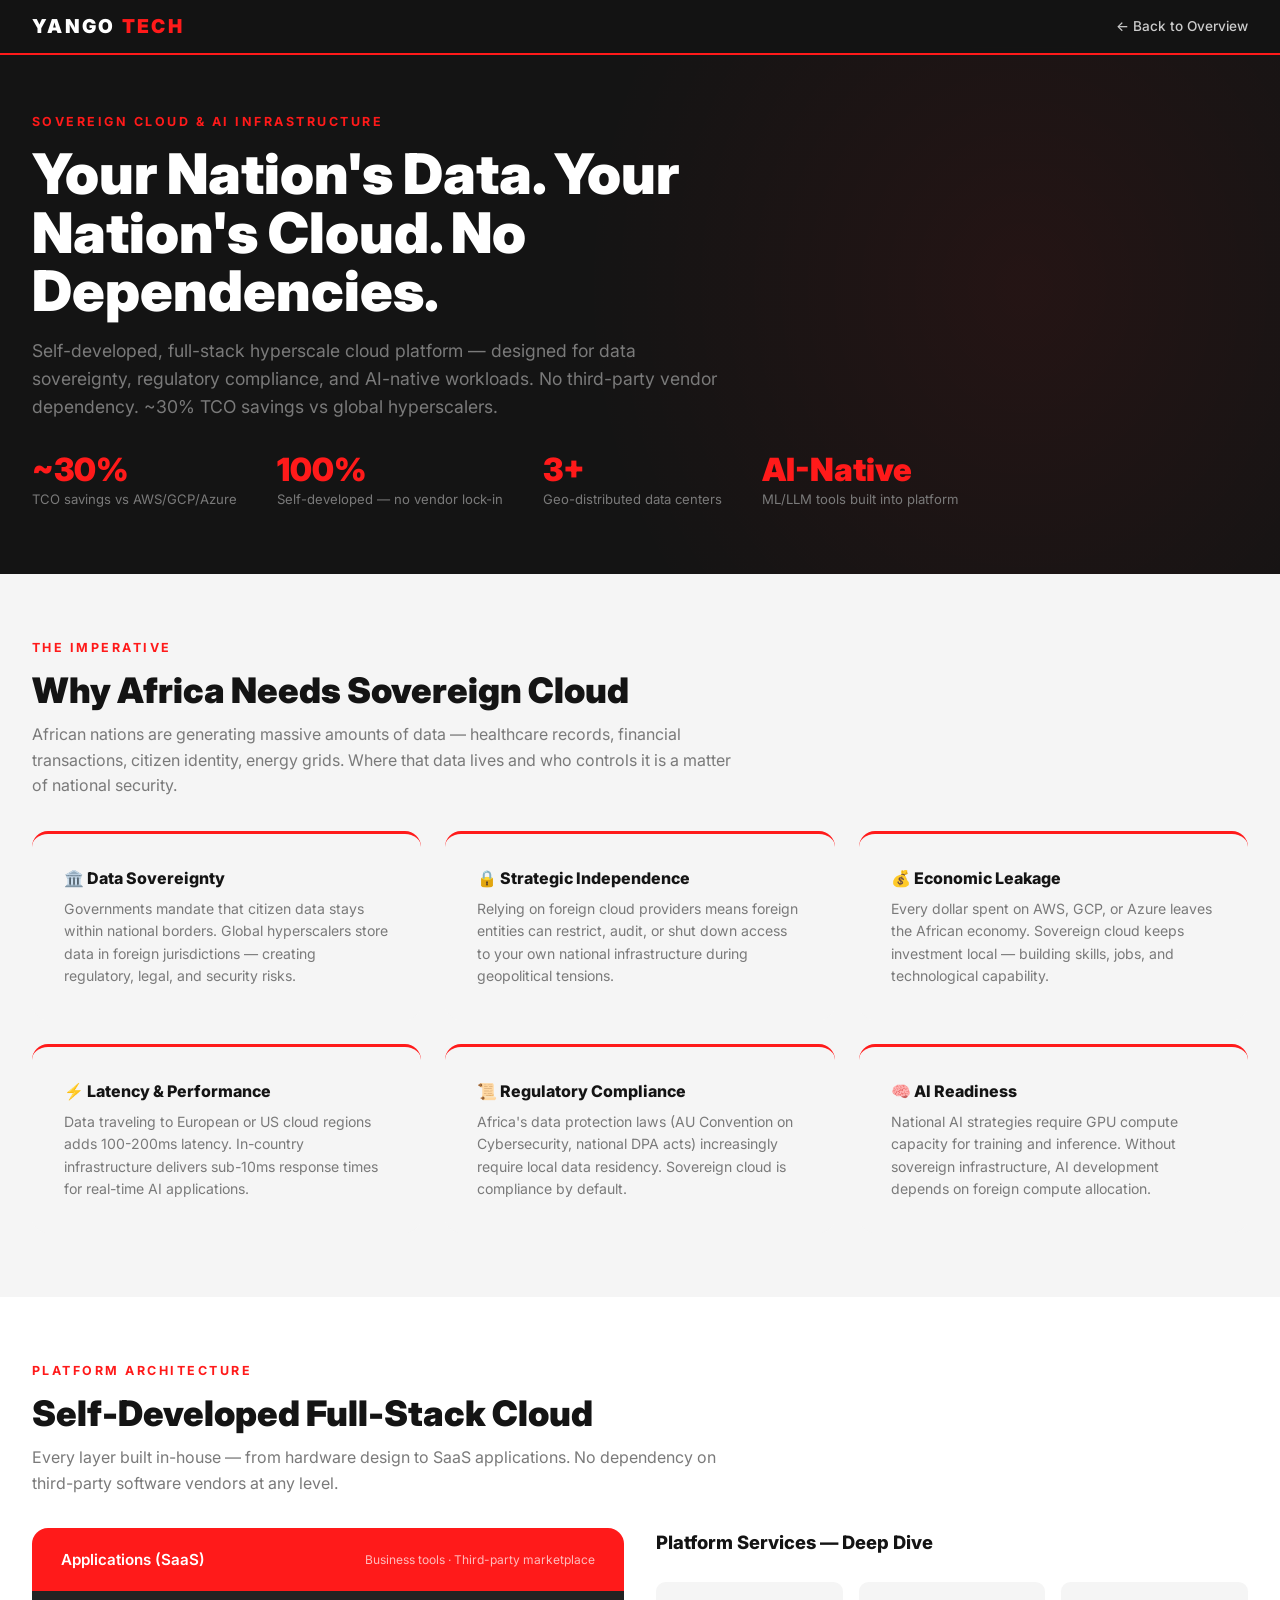
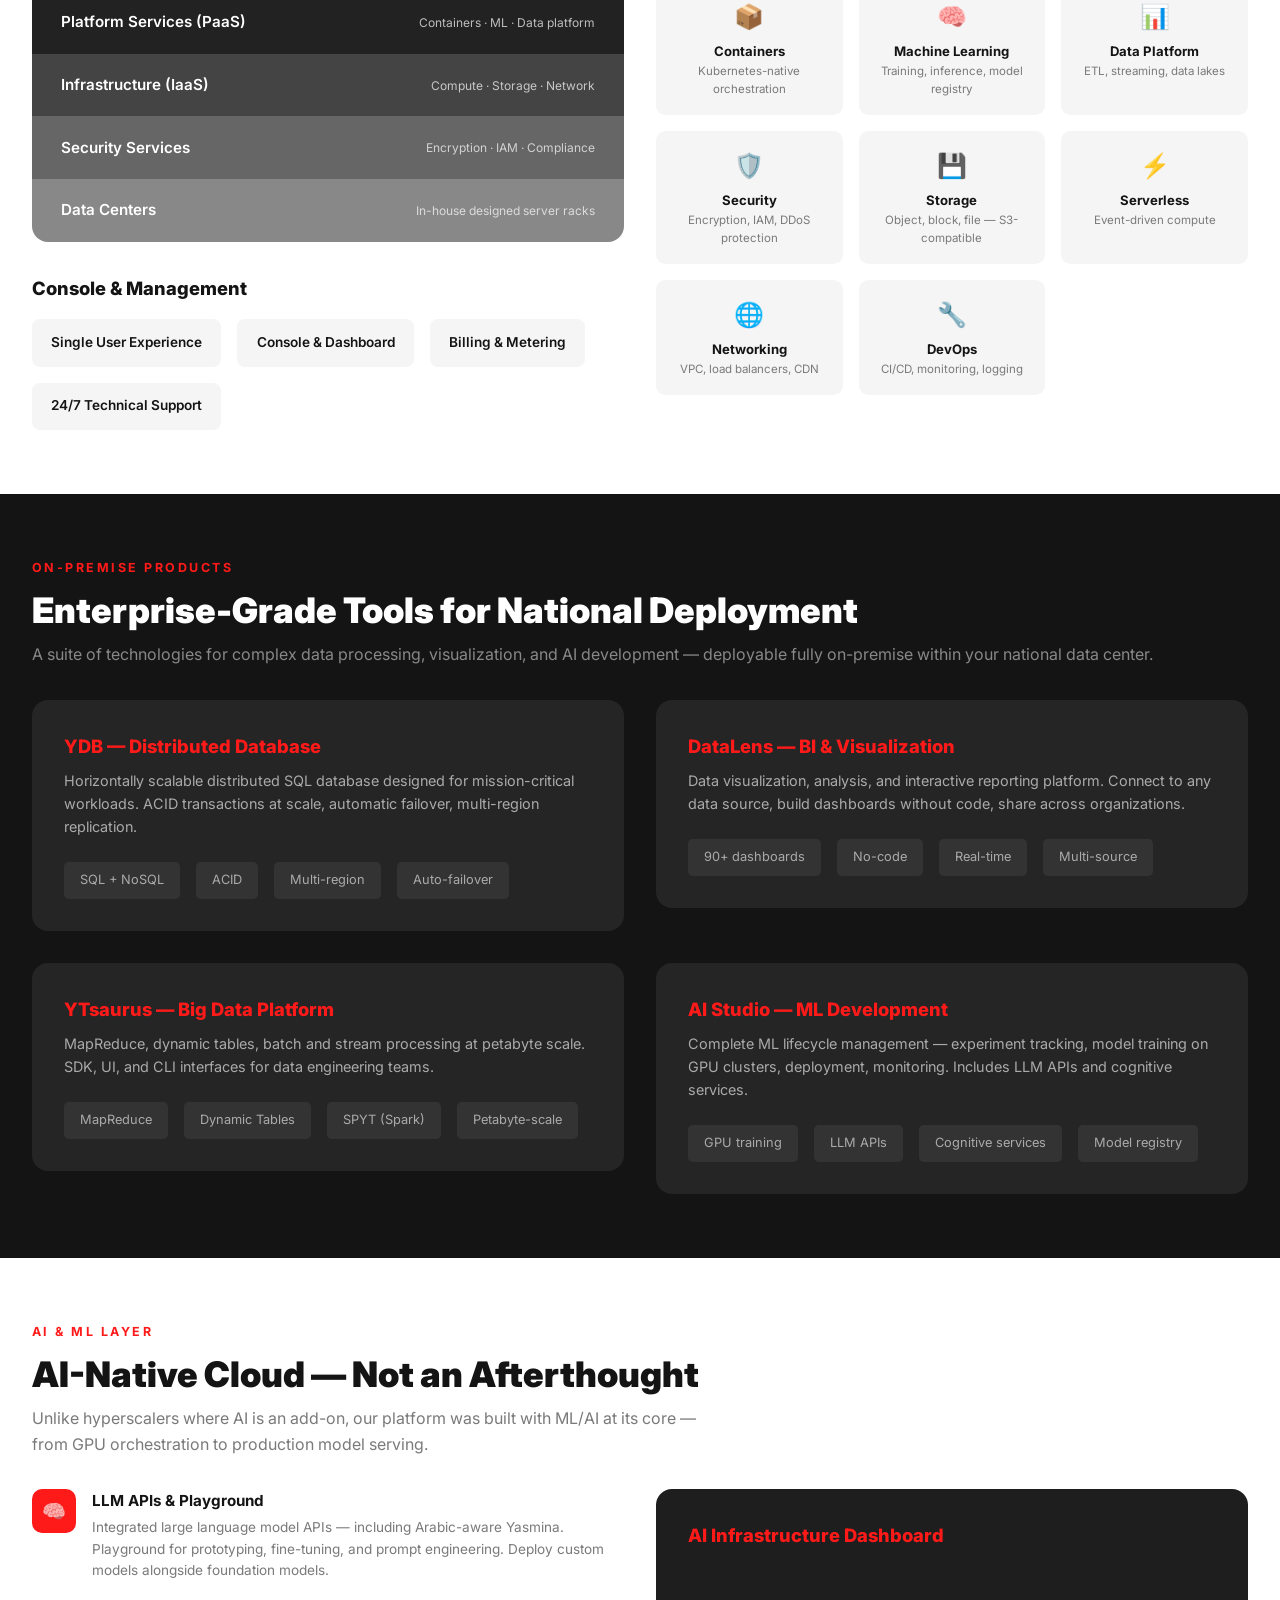
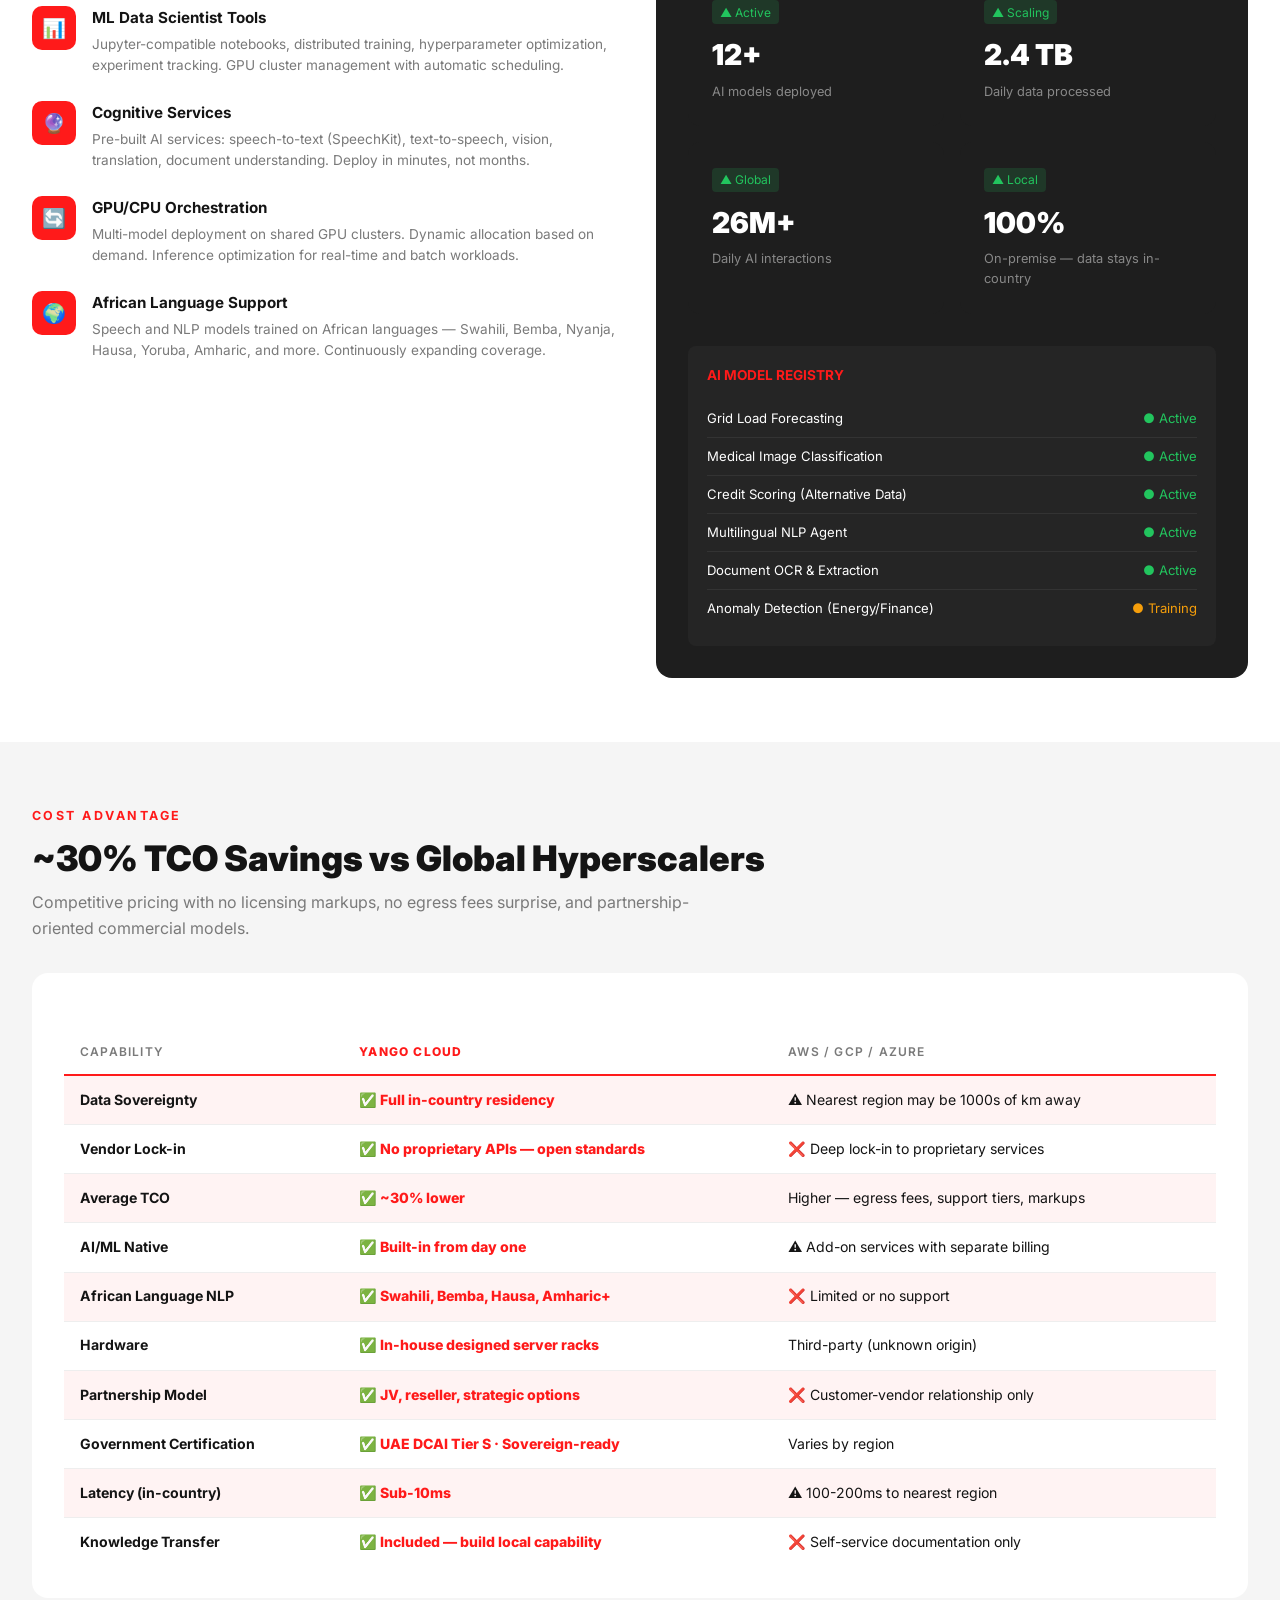
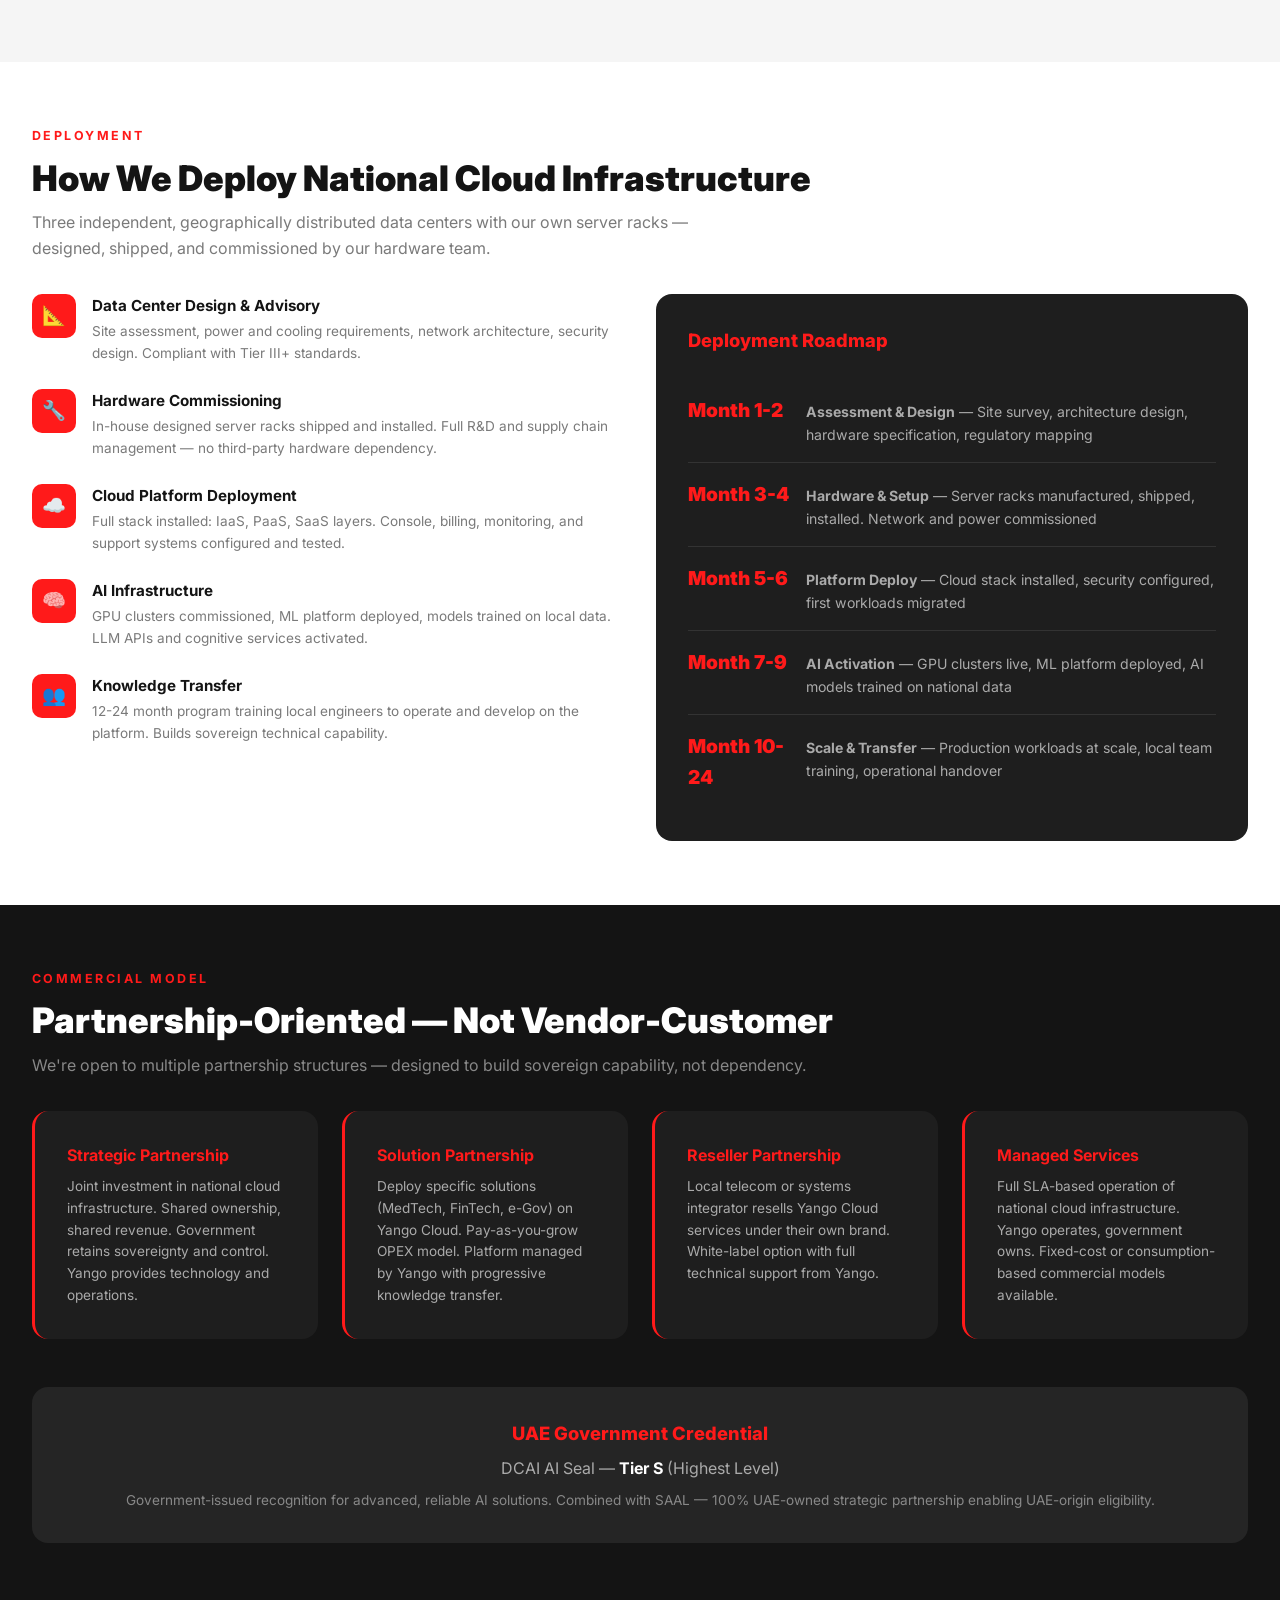
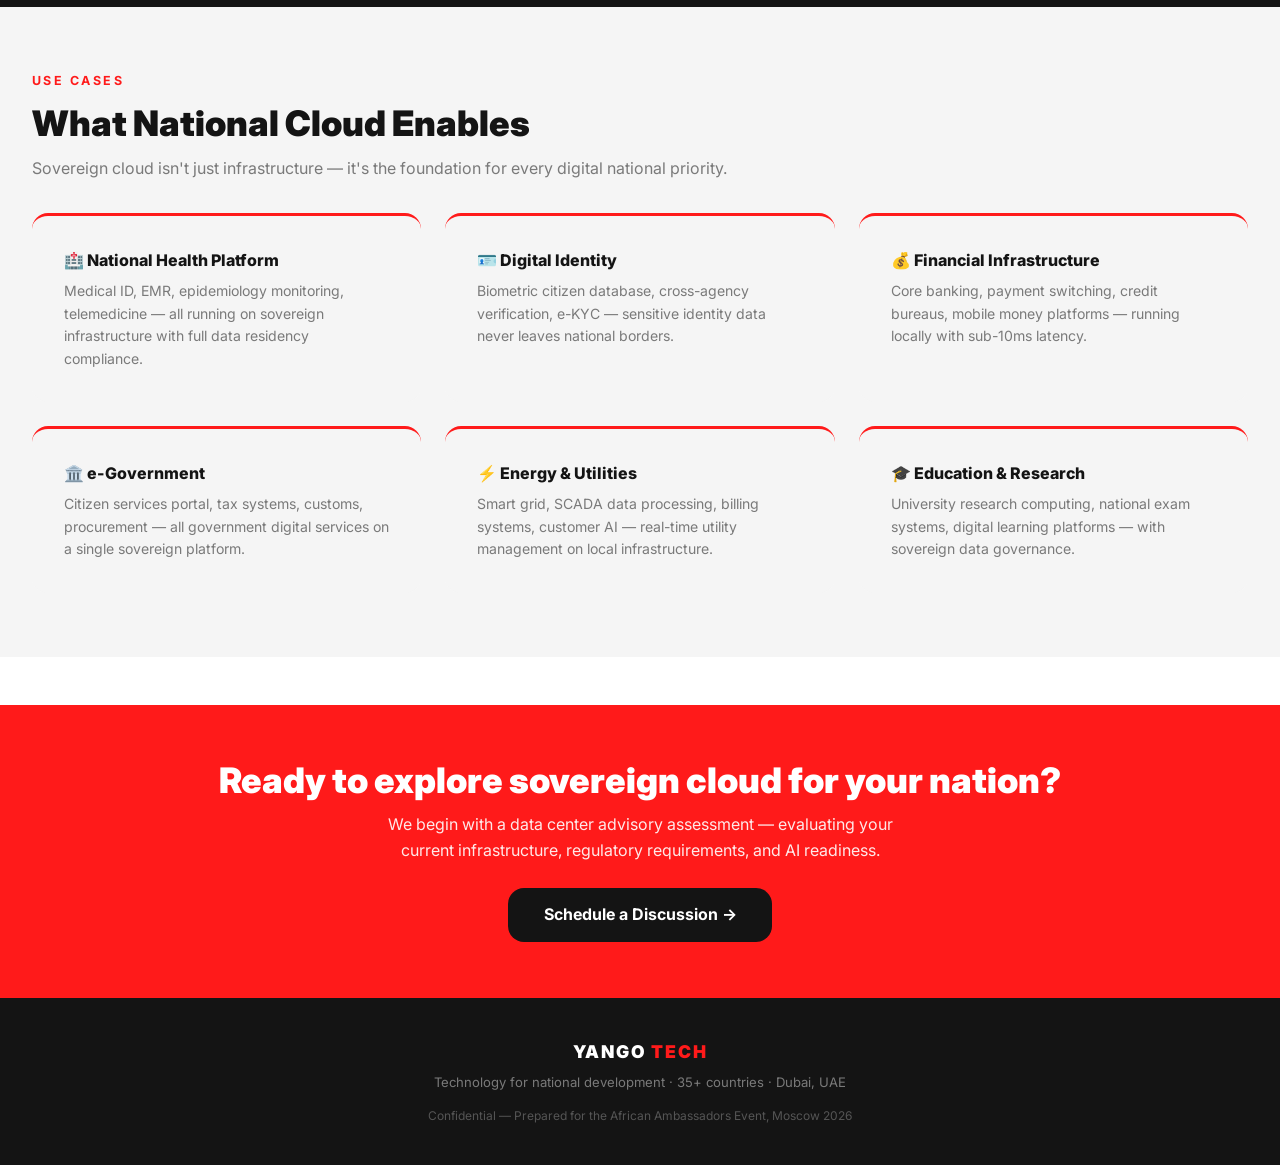
==== cloud.html @ 05d5d3a4 "Add files via upload" ====
<!DOCTYPE html>
<html lang="en">
<head>

<meta charset="UTF-8">
<meta name="viewport" content="width=device-width, initial-scale=1.0">
<style>
@import url('https://fonts.googleapis.com/css2?family=Inter:wght@400;500;600;700;800;900&display=swap');
:root{--red:#FF1A1A;--black:#141414;--white:#FFF;--gray:#7A7A7A;--gray-bg:#F5F5F5;--dark:#1E1E1E;--radius:1rem;--max-w:1280px}
*{margin:0;padding:0;box-sizing:border-box}
html{scroll-behavior:smooth}
body{font-family:'Inter',sans-serif;color:var(--black);background:var(--white);line-height:1.6;-webkit-font-smoothing:antialiased}
nav{position:fixed;top:0;left:0;right:0;z-index:100;background:rgba(20,20,20,.97);backdrop-filter:blur(12px);border-bottom:2px solid var(--red)}
.nav-inner{max-width:var(--max-w);margin:0 auto;display:flex;align-items:center;justify-content:space-between;padding:.7rem 2rem}
.logo{font-weight:900;font-size:1.2rem;color:var(--white);letter-spacing:.12em;text-decoration:none}
.logo span{color:var(--red)}
.nav-back{color:#ccc;text-decoration:none;font-size:.85rem;font-weight:500;display:flex;align-items:center;gap:.4rem}
.nav-back:hover{color:var(--white)}
section{padding:4rem 2rem}
.inner{max-width:var(--max-w);margin:0 auto}
.tag{color:var(--red);font-size:.78rem;font-weight:700;letter-spacing:.2em;text-transform:uppercase;margin-bottom:.8rem}
.hero-sub{background:var(--black);min-height:55vh;display:flex;align-items:center;padding:7rem 2rem 4rem;position:relative;overflow:hidden}
.hero-sub::before{content:'';position:absolute;top:-40%;right:-15%;width:70%;height:180%;background:radial-gradient(ellipse,rgba(255,26,26,.07)0%,transparent 70%);pointer-events:none}
.hero-sub .inner{position:relative;z-index:1;width:100%}
.hero-sub h1{font-size:clamp(2rem,5vw,3.5rem);font-weight:900;color:var(--white);line-height:1.05;max-width:850px;margin-bottom:1rem}
.hero-sub .subtitle{color:var(--gray);font-size:1.1rem;max-width:700px;margin-bottom:2rem}
.stats-row{display:flex;gap:2.5rem;flex-wrap:wrap}
.stat .n{font-size:2rem;font-weight:900;color:var(--red);line-height:1}
.stat .l{color:var(--gray);font-size:.82rem;margin-top:.2rem}
h2{font-size:clamp(1.5rem,3.5vw,2.2rem);font-weight:900;line-height:1.1;margin-bottom:.8rem}
h3{font-size:1.15rem;font-weight:800;margin-bottom:.5rem}
.grid2{display:grid;grid-template-columns:1fr 1fr;gap:2rem;align-items:start}
.grid3{display:grid;grid-template-columns:repeat(auto-fit,minmax(320px,1fr));gap:1.5rem}
.card{background:var(--gray-bg);border-radius:var(--radius);padding:2rem;border-top:3px solid var(--red);transition:transform .3s,box-shadow .3s}
.card:hover{transform:translateY(-3px);box-shadow:0 10px 30px rgba(0,0,0,.06)}
.card h4{font-weight:800;margin-bottom:.4rem}
.card p{color:var(--gray);font-size:.88rem}
.dark-card{background:var(--dark);border-radius:var(--radius);padding:2rem;color:var(--white)}
.dark-card h3{color:var(--red)}
.dark-card p{color:#aaa;font-size:.9rem}
.metric-row{display:flex;gap:.5rem;align-items:baseline;padding:1rem 0;border-bottom:1px solid #333}
.metric-row:last-child{border:none}
.metric-row .n{font-size:1.6rem;font-weight:900;color:var(--red);min-width:90px}
.metric-row .d{color:#aaa;font-size:.88rem}
.feat{display:flex;gap:1rem;align-items:flex-start;margin-bottom:1.5rem}
.feat-icon{width:44px;height:44px;min-width:44px;background:var(--red);border-radius:10px;display:flex;align-items:center;justify-content:center;color:white;font-size:1.2rem}
.feat h4{font-size:.95rem;font-weight:700;margin-bottom:.2rem}
.feat p{color:var(--gray);font-size:.85rem}
.cta-bar{background:var(--red);color:white;text-align:center;padding:3.5rem 2rem;margin-top:3rem}
.cta-bar h2{color:white;margin-bottom:.8rem}
.cta-bar p{max-width:550px;margin:0 auto 1.5rem;opacity:.9;font-size:1rem}
.cta-btn{display:inline-block;background:var(--black);color:var(--white);padding:.9rem 2.2rem;border-radius:var(--radius);text-decoration:none;font-weight:700;transition:transform .2s}
.cta-btn:hover{transform:translateY(-2px);box-shadow:0 6px 20px rgba(0,0,0,.3)}
footer{background:var(--black);color:var(--gray);padding:2.5rem 2rem;text-align:center;font-size:.82rem}
.dash-grid{display:grid;grid-template-columns:repeat(auto-fit,minmax(220px,1fr));gap:1rem;margin-bottom:2rem}
.dash-card{background:var(--dark);border-radius:.8rem;padding:1.5rem;color:white}
.dash-card .change{font-size:.75rem;padding:.15rem .5rem;border-radius:4px;display:inline-block;margin-bottom:.5rem}
.dash-card .change.up{background:rgba(34,197,94,.15);color:#22c55e}
.dash-card .change.down{background:rgba(239,68,68,.15);color:#ef4444}
.dash-card .val{font-size:1.8rem;font-weight:900;margin-bottom:.2rem}
.dash-card .lbl{color:#888;font-size:.8rem}
.arch-layer{padding:1.2rem 1.8rem;font-weight:600;color:white;font-size:.95rem;display:flex;justify-content:space-between;align-items:center}
.arch-layer:first-child{border-radius:var(--radius) var(--radius) 0 0}
.arch-layer:last-child{border-radius:0 0 var(--radius) var(--radius)}
.arch-layer .detail{font-size:.75rem;font-weight:400;opacity:.7}
.compare-table{width:100%;border-collapse:collapse;margin-top:1.5rem}
.compare-table th,.compare-table td{padding:.8rem 1rem;text-align:left;font-size:.88rem}
.compare-table th{color:var(--gray);font-weight:600;border-bottom:2px solid var(--red);font-size:.75rem;text-transform:uppercase;letter-spacing:.1em}
.compare-table td{border-bottom:1px solid #eee;color:var(--black)}
.compare-table tr:last-child td{border:none}
.compare-table .highlight{background:rgba(255,26,26,.05)}
.compare-table .yango{font-weight:800;color:var(--red)}
.partner-grid{display:grid;grid-template-columns:repeat(auto-fit,minmax(280px,1fr));gap:1.5rem;margin-top:2rem}
.partner-card{background:var(--dark);border-radius:var(--radius);padding:2rem;border-left:3px solid var(--red)}
.partner-card h4{color:var(--red);font-size:1rem;margin-bottom:.5rem}
.partner-card p{color:#aaa;font-size:.85rem}
.services-grid{display:grid;grid-template-columns:repeat(auto-fill,minmax(180px,1fr));gap:1rem;margin-top:1.5rem}
.service-chip{background:var(--gray-bg);border-radius:.6rem;padding:1rem;text-align:center}
.service-chip .icon{font-size:1.5rem;margin-bottom:.3rem}
.service-chip h5{font-size:.82rem;font-weight:700}
.service-chip p{font-size:.72rem;color:var(--gray)}
@media(max-width:900px){.grid2{grid-template-columns:1fr}.stats-row{gap:1.5rem}.compare-table{font-size:.8rem}.compare-table th,.compare-table td{padding:.5rem}}
@media(max-width:600px){.dash-grid{grid-template-columns:1fr}.services-grid{grid-template-columns:1fr 1fr}}
</style>
<title>Sovereign AI & Cloud Infrastructure — Yango Tech</title>
</head>
<body>

<nav>
  <div class="nav-inner">
    <a href="index.html" class="logo">YANGO <span>TECH</span></a>
    <a href="index.html" class="nav-back">← Back to Overview</a>
  </div>
</nav>

<!-- HERO -->
<section class="hero-sub">
  <div class="inner">
    <div class="tag">Sovereign Cloud & AI Infrastructure</div>
    <h1>Your Nation's Data. Your Nation's Cloud. No Dependencies.</h1>
    <p class="subtitle">Self-developed, full-stack hyperscale cloud platform — designed for data sovereignty, regulatory compliance, and AI-native workloads. No third-party vendor dependency. ~30% TCO savings vs global hyperscalers.</p>
    <div class="stats-row">
      <div class="stat"><div class="n">~30%</div><div class="l">TCO savings vs AWS/GCP/Azure</div></div>
      <div class="stat"><div class="n">100%</div><div class="l">Self-developed — no vendor lock-in</div></div>
      <div class="stat"><div class="n">3+</div><div class="l">Geo-distributed data centers</div></div>
      <div class="stat"><div class="n">AI-Native</div><div class="l">ML/LLM tools built into platform</div></div>
    </div>
  </div>
</section>

<!-- WHY SOVEREIGN -->
<section style="background:var(--gray-bg)">
  <div class="inner">
    <div class="tag">The Imperative</div>
    <h2>Why Africa Needs Sovereign Cloud</h2>
    <p style="color:var(--gray);max-width:700px;margin-bottom:2rem">African nations are generating massive amounts of data — healthcare records, financial transactions, citizen identity, energy grids. Where that data lives and who controls it is a matter of national security.</p>
    <div class="grid3">
      <div class="card">
        <h4>🏛️ Data Sovereignty</h4>
        <p>Governments mandate that citizen data stays within national borders. Global hyperscalers store data in foreign jurisdictions — creating regulatory, legal, and security risks.</p>
      </div>
      <div class="card">
        <h4>🔒 Strategic Independence</h4>
        <p>Relying on foreign cloud providers means foreign entities can restrict, audit, or shut down access to your own national infrastructure during geopolitical tensions.</p>
      </div>
      <div class="card">
        <h4>💰 Economic Leakage</h4>
        <p>Every dollar spent on AWS, GCP, or Azure leaves the African economy. Sovereign cloud keeps investment local — building skills, jobs, and technological capability.</p>
      </div>
      <div class="card">
        <h4>⚡ Latency & Performance</h4>
        <p>Data traveling to European or US cloud regions adds 100-200ms latency. In-country infrastructure delivers sub-10ms response times for real-time AI applications.</p>
      </div>
      <div class="card">
        <h4>📜 Regulatory Compliance</h4>
        <p>Africa's data protection laws (AU Convention on Cybersecurity, national DPA acts) increasingly require local data residency. Sovereign cloud is compliance by default.</p>
      </div>
      <div class="card">
        <h4>🧠 AI Readiness</h4>
        <p>National AI strategies require GPU compute capacity for training and inference. Without sovereign infrastructure, AI development depends on foreign compute allocation.</p>
      </div>
    </div>
  </div>
</section>

<!-- PLATFORM ARCHITECTURE -->
<section>
  <div class="inner">
    <div class="tag">Platform Architecture</div>
    <h2>Self-Developed Full-Stack Cloud</h2>
    <p style="color:var(--gray);max-width:700px;margin-bottom:2rem">Every layer built in-house — from hardware design to SaaS applications. No dependency on third-party software vendors at any level.</p>

    <div class="grid2">
      <div>
        <div style="display:flex;flex-direction:column;gap:0">
          <div class="arch-layer" style="background:var(--red)">
            <span>Applications (SaaS)</span>
            <span class="detail">Business tools · Third-party marketplace</span>
          </div>
          <div class="arch-layer" style="background:#222">
            <span>Platform Services (PaaS)</span>
            <span class="detail">Containers · ML · Data platform</span>
          </div>
          <div class="arch-layer" style="background:#444">
            <span>Infrastructure (IaaS)</span>
            <span class="detail">Compute · Storage · Network</span>
          </div>
          <div class="arch-layer" style="background:#666">
            <span>Security Services</span>
            <span class="detail">Encryption · IAM · Compliance</span>
          </div>
          <div class="arch-layer" style="background:#888">
            <span>Data Centers</span>
            <span class="detail">In-house designed server racks</span>
          </div>
        </div>

        <div style="margin-top:2rem">
          <h3>Console & Management</h3>
          <div style="display:flex;gap:1rem;flex-wrap:wrap;margin-top:1rem">
            <div style="background:var(--gray-bg);padding:.8rem 1.2rem;border-radius:.5rem;font-size:.85rem;font-weight:600">Single User Experience</div>
            <div style="background:var(--gray-bg);padding:.8rem 1.2rem;border-radius:.5rem;font-size:.85rem;font-weight:600">Console & Dashboard</div>
            <div style="background:var(--gray-bg);padding:.8rem 1.2rem;border-radius:.5rem;font-size:.85rem;font-weight:600">Billing & Metering</div>
            <div style="background:var(--gray-bg);padding:.8rem 1.2rem;border-radius:.5rem;font-size:.85rem;font-weight:600">24/7 Technical Support</div>
          </div>
        </div>
      </div>

      <div>
        <h3>Platform Services — Deep Dive</h3>
        <div class="services-grid">
          <div class="service-chip"><div class="icon">📦</div><h5>Containers</h5><p>Kubernetes-native orchestration</p></div>
          <div class="service-chip"><div class="icon">🧠</div><h5>Machine Learning</h5><p>Training, inference, model registry</p></div>
          <div class="service-chip"><div class="icon">📊</div><h5>Data Platform</h5><p>ETL, streaming, data lakes</p></div>
          <div class="service-chip"><div class="icon">🛡️</div><h5>Security</h5><p>Encryption, IAM, DDoS protection</p></div>
          <div class="service-chip"><div class="icon">💾</div><h5>Storage</h5><p>Object, block, file — S3-compatible</p></div>
          <div class="service-chip"><div class="icon">⚡</div><h5>Serverless</h5><p>Event-driven compute</p></div>
          <div class="service-chip"><div class="icon">🌐</div><h5>Networking</h5><p>VPC, load balancers, CDN</p></div>
          <div class="service-chip"><div class="icon">🔧</div><h5>DevOps</h5><p>CI/CD, monitoring, logging</p></div>
        </div>
      </div>
    </div>
  </div>
</section>

<!-- ON-PREMISE PRODUCTS -->
<section style="background:var(--black);color:white">
  <div class="inner">
    <div class="tag">On-Premise Products</div>
    <h2 style="color:white">Enterprise-Grade Tools for National Deployment</h2>
    <p style="color:#888;margin-bottom:2rem">A suite of technologies for complex data processing, visualization, and AI development — deployable fully on-premise within your national data center.</p>

    <div class="grid2" style="gap:2rem">
      <div class="dark-card" style="background:#252525">
        <h3>YDB — Distributed Database</h3>
        <p style="margin-top:.5rem">Horizontally scalable distributed SQL database designed for mission-critical workloads. ACID transactions at scale, automatic failover, multi-region replication.</p>
        <div style="margin-top:1.5rem;display:flex;gap:1rem;flex-wrap:wrap">
          <div style="background:#333;padding:.5rem 1rem;border-radius:.3rem;font-size:.8rem;color:#aaa">SQL + NoSQL</div>
          <div style="background:#333;padding:.5rem 1rem;border-radius:.3rem;font-size:.8rem;color:#aaa">ACID</div>
          <div style="background:#333;padding:.5rem 1rem;border-radius:.3rem;font-size:.8rem;color:#aaa">Multi-region</div>
          <div style="background:#333;padding:.5rem 1rem;border-radius:.3rem;font-size:.8rem;color:#aaa">Auto-failover</div>
        </div>
      </div>
      <div class="dark-card" style="background:#252525">
        <h3>DataLens — BI & Visualization</h3>
        <p style="margin-top:.5rem">Data visualization, analysis, and interactive reporting platform. Connect to any data source, build dashboards without code, share across organizations.</p>
        <div style="margin-top:1.5rem;display:flex;gap:1rem;flex-wrap:wrap">
          <div style="background:#333;padding:.5rem 1rem;border-radius:.3rem;font-size:.8rem;color:#aaa">90+ dashboards</div>
          <div style="background:#333;padding:.5rem 1rem;border-radius:.3rem;font-size:.8rem;color:#aaa">No-code</div>
          <div style="background:#333;padding:.5rem 1rem;border-radius:.3rem;font-size:.8rem;color:#aaa">Real-time</div>
          <div style="background:#333;padding:.5rem 1rem;border-radius:.3rem;font-size:.8rem;color:#aaa">Multi-source</div>
        </div>
      </div>
      <div class="dark-card" style="background:#252525">
        <h3>YTsaurus — Big Data Platform</h3>
        <p style="margin-top:.5rem">MapReduce, dynamic tables, batch and stream processing at petabyte scale. SDK, UI, and CLI interfaces for data engineering teams.</p>
        <div style="margin-top:1.5rem;display:flex;gap:1rem;flex-wrap:wrap">
          <div style="background:#333;padding:.5rem 1rem;border-radius:.3rem;font-size:.8rem;color:#aaa">MapReduce</div>
          <div style="background:#333;padding:.5rem 1rem;border-radius:.3rem;font-size:.8rem;color:#aaa">Dynamic Tables</div>
          <div style="background:#333;padding:.5rem 1rem;border-radius:.3rem;font-size:.8rem;color:#aaa">SPYT (Spark)</div>
          <div style="background:#333;padding:.5rem 1rem;border-radius:.3rem;font-size:.8rem;color:#aaa">Petabyte-scale</div>
        </div>
      </div>
      <div class="dark-card" style="background:#252525">
        <h3>AI Studio — ML Development</h3>
        <p style="margin-top:.5rem">Complete ML lifecycle management — experiment tracking, model training on GPU clusters, deployment, monitoring. Includes LLM APIs and cognitive services.</p>
        <div style="margin-top:1.5rem;display:flex;gap:1rem;flex-wrap:wrap">
          <div style="background:#333;padding:.5rem 1rem;border-radius:.3rem;font-size:.8rem;color:#aaa">GPU training</div>
          <div style="background:#333;padding:.5rem 1rem;border-radius:.3rem;font-size:.8rem;color:#aaa">LLM APIs</div>
          <div style="background:#333;padding:.5rem 1rem;border-radius:.3rem;font-size:.8rem;color:#aaa">Cognitive services</div>
          <div style="background:#333;padding:.5rem 1rem;border-radius:.3rem;font-size:.8rem;color:#aaa">Model registry</div>
        </div>
      </div>
    </div>
  </div>
</section>

<!-- AI CAPABILITIES -->
<section>
  <div class="inner">
    <div class="tag">AI & ML Layer</div>
    <h2>AI-Native Cloud — Not an Afterthought</h2>
    <p style="color:var(--gray);max-width:700px;margin-bottom:2rem">Unlike hyperscalers where AI is an add-on, our platform was built with ML/AI at its core — from GPU orchestration to production model serving.</p>

    <div class="grid2">
      <div>
        <div class="feat"><div class="feat-icon">🧠</div><div><h4>LLM APIs & Playground</h4><p>Integrated large language model APIs — including Arabic-aware Yasmina. Playground for prototyping, fine-tuning, and prompt engineering. Deploy custom models alongside foundation models.</p></div></div>
        <div class="feat"><div class="feat-icon">📊</div><div><h4>ML Data Scientist Tools</h4><p>Jupyter-compatible notebooks, distributed training, hyperparameter optimization, experiment tracking. GPU cluster management with automatic scheduling.</p></div></div>
        <div class="feat"><div class="feat-icon">🔮</div><div><h4>Cognitive Services</h4><p>Pre-built AI services: speech-to-text (SpeechKit), text-to-speech, vision, translation, document understanding. Deploy in minutes, not months.</p></div></div>
        <div class="feat"><div class="feat-icon">🔄</div><div><h4>GPU/CPU Orchestration</h4><p>Multi-model deployment on shared GPU clusters. Dynamic allocation based on demand. Inference optimization for real-time and batch workloads.</p></div></div>
        <div class="feat"><div class="feat-icon">🌍</div><div><h4>African Language Support</h4><p>Speech and NLP models trained on African languages — Swahili, Bemba, Nyanja, Hausa, Yoruba, Amharic, and more. Continuously expanding coverage.</p></div></div>
      </div>
      <div>
        <div class="dark-card">
          <h3>AI Infrastructure Dashboard</h3>
          <div class="dash-grid" style="grid-template-columns:1fr 1fr;margin-top:1.5rem">
            <div class="dash-card"><div class="change up">▲ Active</div><div class="val">12+</div><div class="lbl">AI models deployed</div></div>
            <div class="dash-card"><div class="change up">▲ Scaling</div><div class="val">2.4 TB</div><div class="lbl">Daily data processed</div></div>
            <div class="dash-card"><div class="change up">▲ Global</div><div class="val">26M+</div><div class="lbl">Daily AI interactions</div></div>
            <div class="dash-card"><div class="change up">▲ Local</div><div class="val">100%</div><div class="lbl">On-premise — data stays in-country</div></div>
          </div>
          <div style="margin-top:1.5rem;padding:1.2rem;background:#252525;border-radius:.5rem">
            <p style="color:var(--red);font-weight:700;font-size:.85rem">AI MODEL REGISTRY</p>
            <div style="margin-top:.8rem">
              <div style="display:flex;justify-content:space-between;padding:.5rem 0;border-bottom:1px solid #333;font-size:.82rem"><span style="color:white">Grid Load Forecasting</span><span style="color:#22c55e">● Active</span></div>
              <div style="display:flex;justify-content:space-between;padding:.5rem 0;border-bottom:1px solid #333;font-size:.82rem"><span style="color:white">Medical Image Classification</span><span style="color:#22c55e">● Active</span></div>
              <div style="display:flex;justify-content:space-between;padding:.5rem 0;border-bottom:1px solid #333;font-size:.82rem"><span style="color:white">Credit Scoring (Alternative Data)</span><span style="color:#22c55e">● Active</span></div>
              <div style="display:flex;justify-content:space-between;padding:.5rem 0;border-bottom:1px solid #333;font-size:.82rem"><span style="color:white">Multilingual NLP Agent</span><span style="color:#22c55e">● Active</span></div>
              <div style="display:flex;justify-content:space-between;padding:.5rem 0;border-bottom:1px solid #333;font-size:.82rem"><span style="color:white">Document OCR & Extraction</span><span style="color:#22c55e">● Active</span></div>
              <div style="display:flex;justify-content:space-between;padding:.5rem 0;font-size:.82rem"><span style="color:white">Anomaly Detection (Energy/Finance)</span><span style="color:#f59e0b">● Training</span></div>
            </div>
          </div>
        </div>
      </div>
    </div>
  </div>
</section>

<!-- TCO COMPARISON -->
<section style="background:var(--gray-bg)">
  <div class="inner">
    <div class="tag">Cost Advantage</div>
    <h2>~30% TCO Savings vs Global Hyperscalers</h2>
    <p style="color:var(--gray);max-width:700px;margin-bottom:2rem">Competitive pricing with no licensing markups, no egress fees surprise, and partnership-oriented commercial models.</p>

    <div style="background:white;border-radius:var(--radius);padding:2rem;overflow-x:auto">
      <table class="compare-table">
        <thead>
          <tr>
            <th>Capability</th>
            <th class="yango">Yango Cloud</th>
            <th>AWS / GCP / Azure</th>
          </tr>
        </thead>
        <tbody>
          <tr class="highlight"><td><strong>Data Sovereignty</strong></td><td class="yango">✅ Full in-country residency</td><td>⚠️ Nearest region may be 1000s of km away</td></tr>
          <tr><td><strong>Vendor Lock-in</strong></td><td class="yango">✅ No proprietary APIs — open standards</td><td>❌ Deep lock-in to proprietary services</td></tr>
          <tr class="highlight"><td><strong>Average TCO</strong></td><td class="yango">✅ ~30% lower</td><td>Higher — egress fees, support tiers, markups</td></tr>
          <tr><td><strong>AI/ML Native</strong></td><td class="yango">✅ Built-in from day one</td><td>⚠️ Add-on services with separate billing</td></tr>
          <tr class="highlight"><td><strong>African Language NLP</strong></td><td class="yango">✅ Swahili, Bemba, Hausa, Amharic+</td><td>❌ Limited or no support</td></tr>
          <tr><td><strong>Hardware</strong></td><td class="yango">✅ In-house designed server racks</td><td>Third-party (unknown origin)</td></tr>
          <tr class="highlight"><td><strong>Partnership Model</strong></td><td class="yango">✅ JV, reseller, strategic options</td><td>❌ Customer-vendor relationship only</td></tr>
          <tr><td><strong>Government Certification</strong></td><td class="yango">✅ UAE DCAI Tier S · Sovereign-ready</td><td>Varies by region</td></tr>
          <tr class="highlight"><td><strong>Latency (in-country)</strong></td><td class="yango">✅ Sub-10ms</td><td>⚠️ 100-200ms to nearest region</td></tr>
          <tr><td><strong>Knowledge Transfer</strong></td><td class="yango">✅ Included — build local capability</td><td>❌ Self-service documentation only</td></tr>
        </tbody>
      </table>
    </div>
  </div>
</section>

<!-- DEPLOYMENT MODEL -->
<section>
  <div class="inner">
    <div class="tag">Deployment</div>
    <h2>How We Deploy National Cloud Infrastructure</h2>
    <p style="color:var(--gray);max-width:700px;margin-bottom:2rem">Three independent, geographically distributed data centers with our own server racks — designed, shipped, and commissioned by our hardware team.</p>

    <div class="grid2">
      <div>
        <div class="feat"><div class="feat-icon">📐</div><div><h4>Data Center Design & Advisory</h4><p>Site assessment, power and cooling requirements, network architecture, security design. Compliant with Tier III+ standards.</p></div></div>
        <div class="feat"><div class="feat-icon">🔧</div><div><h4>Hardware Commissioning</h4><p>In-house designed server racks shipped and installed. Full R&D and supply chain management — no third-party hardware dependency.</p></div></div>
        <div class="feat"><div class="feat-icon">☁️</div><div><h4>Cloud Platform Deployment</h4><p>Full stack installed: IaaS, PaaS, SaaS layers. Console, billing, monitoring, and support systems configured and tested.</p></div></div>
        <div class="feat"><div class="feat-icon">🧠</div><div><h4>AI Infrastructure</h4><p>GPU clusters commissioned, ML platform deployed, models trained on local data. LLM APIs and cognitive services activated.</p></div></div>
        <div class="feat"><div class="feat-icon">👥</div><div><h4>Knowledge Transfer</h4><p>12-24 month program training local engineers to operate and develop on the platform. Builds sovereign technical capability.</p></div></div>
      </div>
      <div class="dark-card">
        <h3>Deployment Roadmap</h3>
        <div style="margin-top:1.5rem">
          <div class="metric-row"><div class="n" style="font-size:1.2rem;min-width:110px">Month 1-2</div><div class="d"><strong>Assessment & Design</strong> — Site survey, architecture design, hardware specification, regulatory mapping</div></div>
          <div class="metric-row"><div class="n" style="font-size:1.2rem;min-width:110px">Month 3-4</div><div class="d"><strong>Hardware & Setup</strong> — Server racks manufactured, shipped, installed. Network and power commissioned</div></div>
          <div class="metric-row"><div class="n" style="font-size:1.2rem;min-width:110px">Month 5-6</div><div class="d"><strong>Platform Deploy</strong> — Cloud stack installed, security configured, first workloads migrated</div></div>
          <div class="metric-row"><div class="n" style="font-size:1.2rem;min-width:110px">Month 7-9</div><div class="d"><strong>AI Activation</strong> — GPU clusters live, ML platform deployed, AI models trained on national data</div></div>
          <div class="metric-row"><div class="n" style="font-size:1.2rem;min-width:110px">Month 10-24</div><div class="d"><strong>Scale & Transfer</strong> — Production workloads at scale, local team training, operational handover</div></div>
        </div>
      </div>
    </div>
  </div>
</section>

<!-- PARTNERSHIP MODELS -->
<section style="background:var(--black);color:white">
  <div class="inner">
    <div class="tag">Commercial Model</div>
    <h2 style="color:white">Partnership-Oriented — Not Vendor-Customer</h2>
    <p style="color:#888;margin-bottom:2rem">We're open to multiple partnership structures — designed to build sovereign capability, not dependency.</p>

    <div class="partner-grid">
      <div class="partner-card">
        <h4>Strategic Partnership</h4>
        <p>Joint investment in national cloud infrastructure. Shared ownership, shared revenue. Government retains sovereignty and control. Yango provides technology and operations.</p>
      </div>
      <div class="partner-card">
        <h4>Solution Partnership</h4>
        <p>Deploy specific solutions (MedTech, FinTech, e-Gov) on Yango Cloud. Pay-as-you-grow OPEX model. Platform managed by Yango with progressive knowledge transfer.</p>
      </div>
      <div class="partner-card">
        <h4>Reseller Partnership</h4>
        <p>Local telecom or systems integrator resells Yango Cloud services under their own brand. White-label option with full technical support from Yango.</p>
      </div>
      <div class="partner-card">
        <h4>Managed Services</h4>
        <p>Full SLA-based operation of national cloud infrastructure. Yango operates, government owns. Fixed-cost or consumption-based commercial models available.</p>
      </div>
    </div>

    <div style="margin-top:3rem;background:#252525;border-radius:var(--radius);padding:2rem;text-align:center">
      <h3 style="color:var(--red);margin-bottom:.5rem">UAE Government Credential</h3>
      <p style="color:#aaa;font-size:1rem">DCAI AI Seal — <strong style="color:white">Tier S</strong> (Highest Level)</p>
      <p style="color:#888;font-size:.85rem;margin-top:.5rem">Government-issued recognition for advanced, reliable AI solutions. Combined with SAAL — 100% UAE-owned strategic partnership enabling UAE-origin eligibility.</p>
    </div>
  </div>
</section>

<!-- USE CASES -->
<section style="background:var(--gray-bg)">
  <div class="inner">
    <div class="tag">Use Cases</div>
    <h2>What National Cloud Enables</h2>
    <p style="color:var(--gray);max-width:700px;margin-bottom:2rem">Sovereign cloud isn't just infrastructure — it's the foundation for every digital national priority.</p>
    <div class="grid3">
      <div class="card"><h4>🏥 National Health Platform</h4><p>Medical ID, EMR, epidemiology monitoring, telemedicine — all running on sovereign infrastructure with full data residency compliance.</p></div>
      <div class="card"><h4>🪪 Digital Identity</h4><p>Biometric citizen database, cross-agency verification, e-KYC — sensitive identity data never leaves national borders.</p></div>
      <div class="card"><h4>💰 Financial Infrastructure</h4><p>Core banking, payment switching, credit bureaus, mobile money platforms — running locally with sub-10ms latency.</p></div>
      <div class="card"><h4>🏛️ e-Government</h4><p>Citizen services portal, tax systems, customs, procurement — all government digital services on a single sovereign platform.</p></div>
      <div class="card"><h4>⚡ Energy & Utilities</h4><p>Smart grid, SCADA data processing, billing systems, customer AI — real-time utility management on local infrastructure.</p></div>
      <div class="card"><h4>🎓 Education & Research</h4><p>University research computing, national exam systems, digital learning platforms — with sovereign data governance.</p></div>
    </div>
  </div>
</section>

<div class="cta-bar">
  <h2>Ready to explore sovereign cloud for your nation?</h2>
  <p>We begin with a data center advisory assessment — evaluating your current infrastructure, regulatory requirements, and AI readiness.</p>
  <a class="cta-btn" href="mailto:eechernikov@yango-team.com">Schedule a Discussion →</a>
</div>

<footer>
  <div style="font-weight:900;font-size:1.1rem;color:white;letter-spacing:.1em;margin-bottom:.4rem">YANGO <span style="color:var(--red)">TECH</span></div>
  <p>Technology for national development · 35+ countries · Dubai, UAE</p>
  <p style="margin-top:.8rem;font-size:.75rem;color:#555">Confidential — Prepared for the African Ambassadors Event, Moscow 2026</p>
</footer>

</body>
</html>
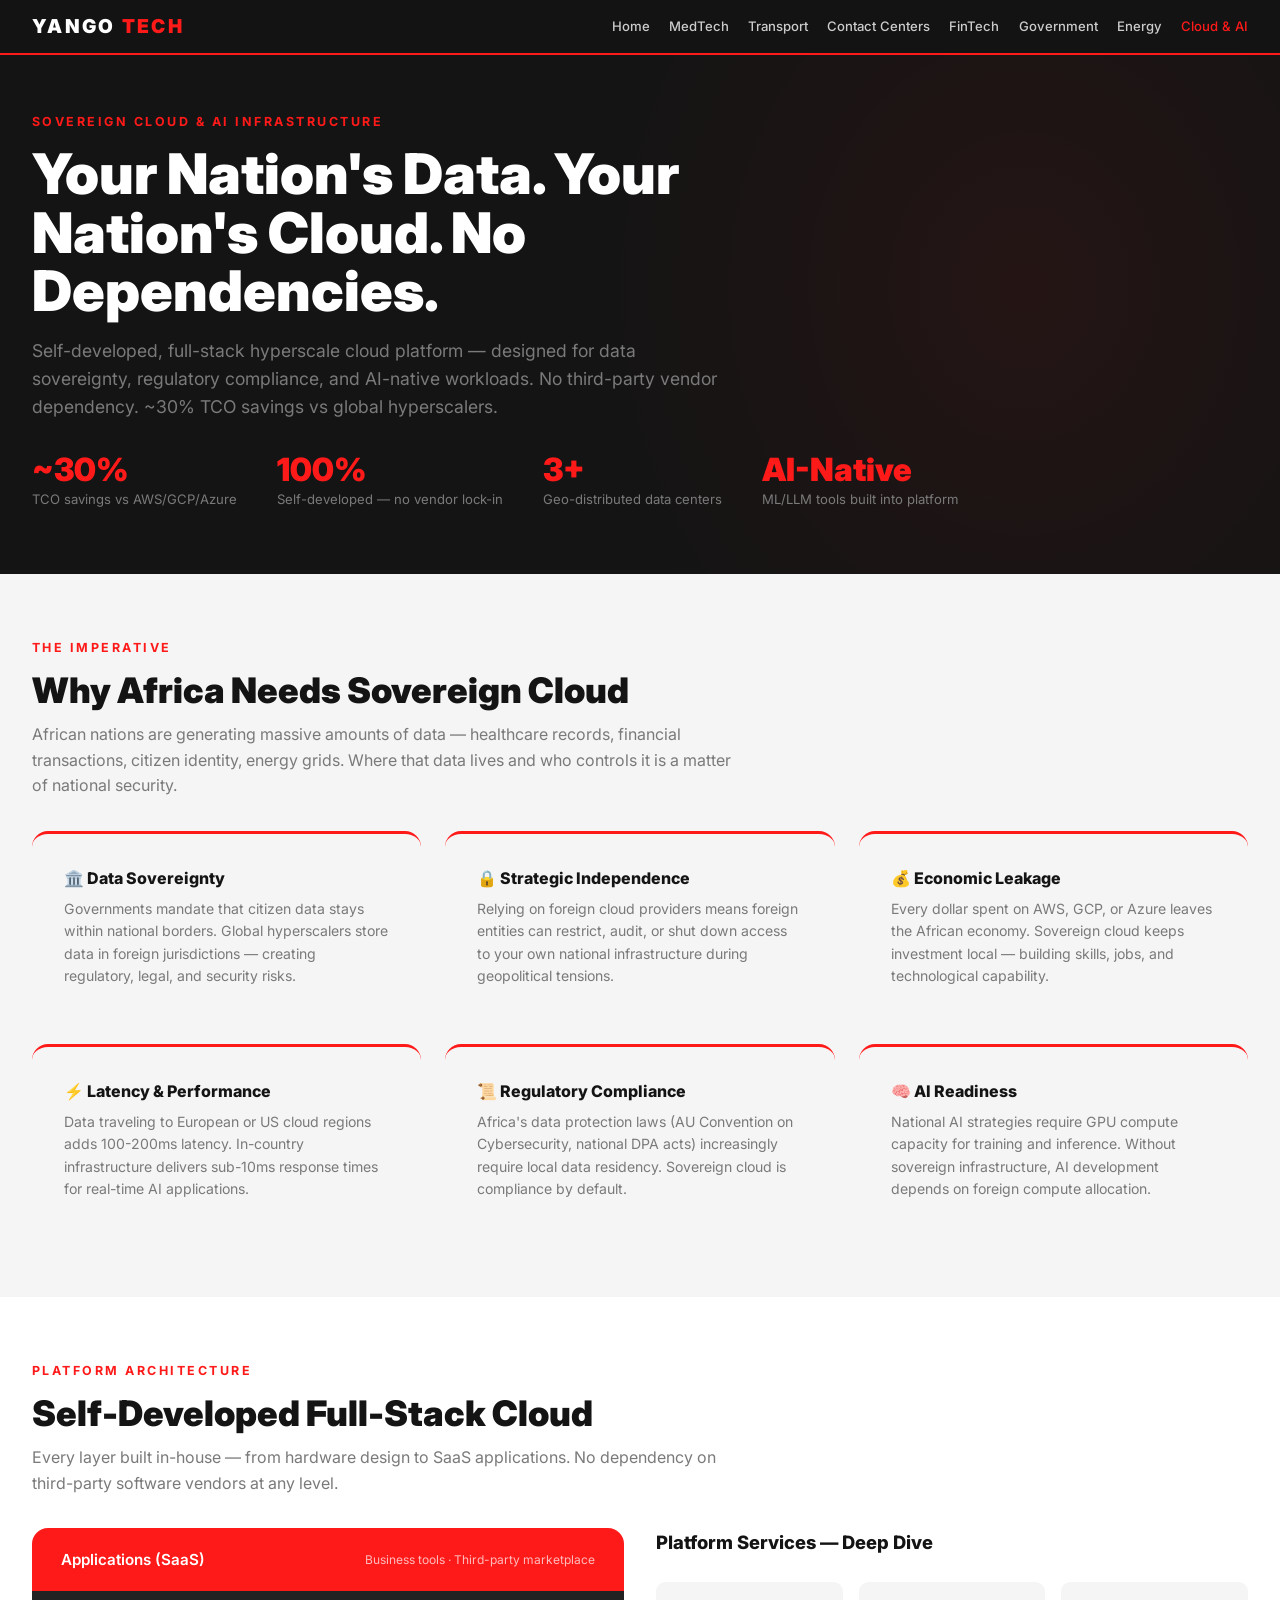
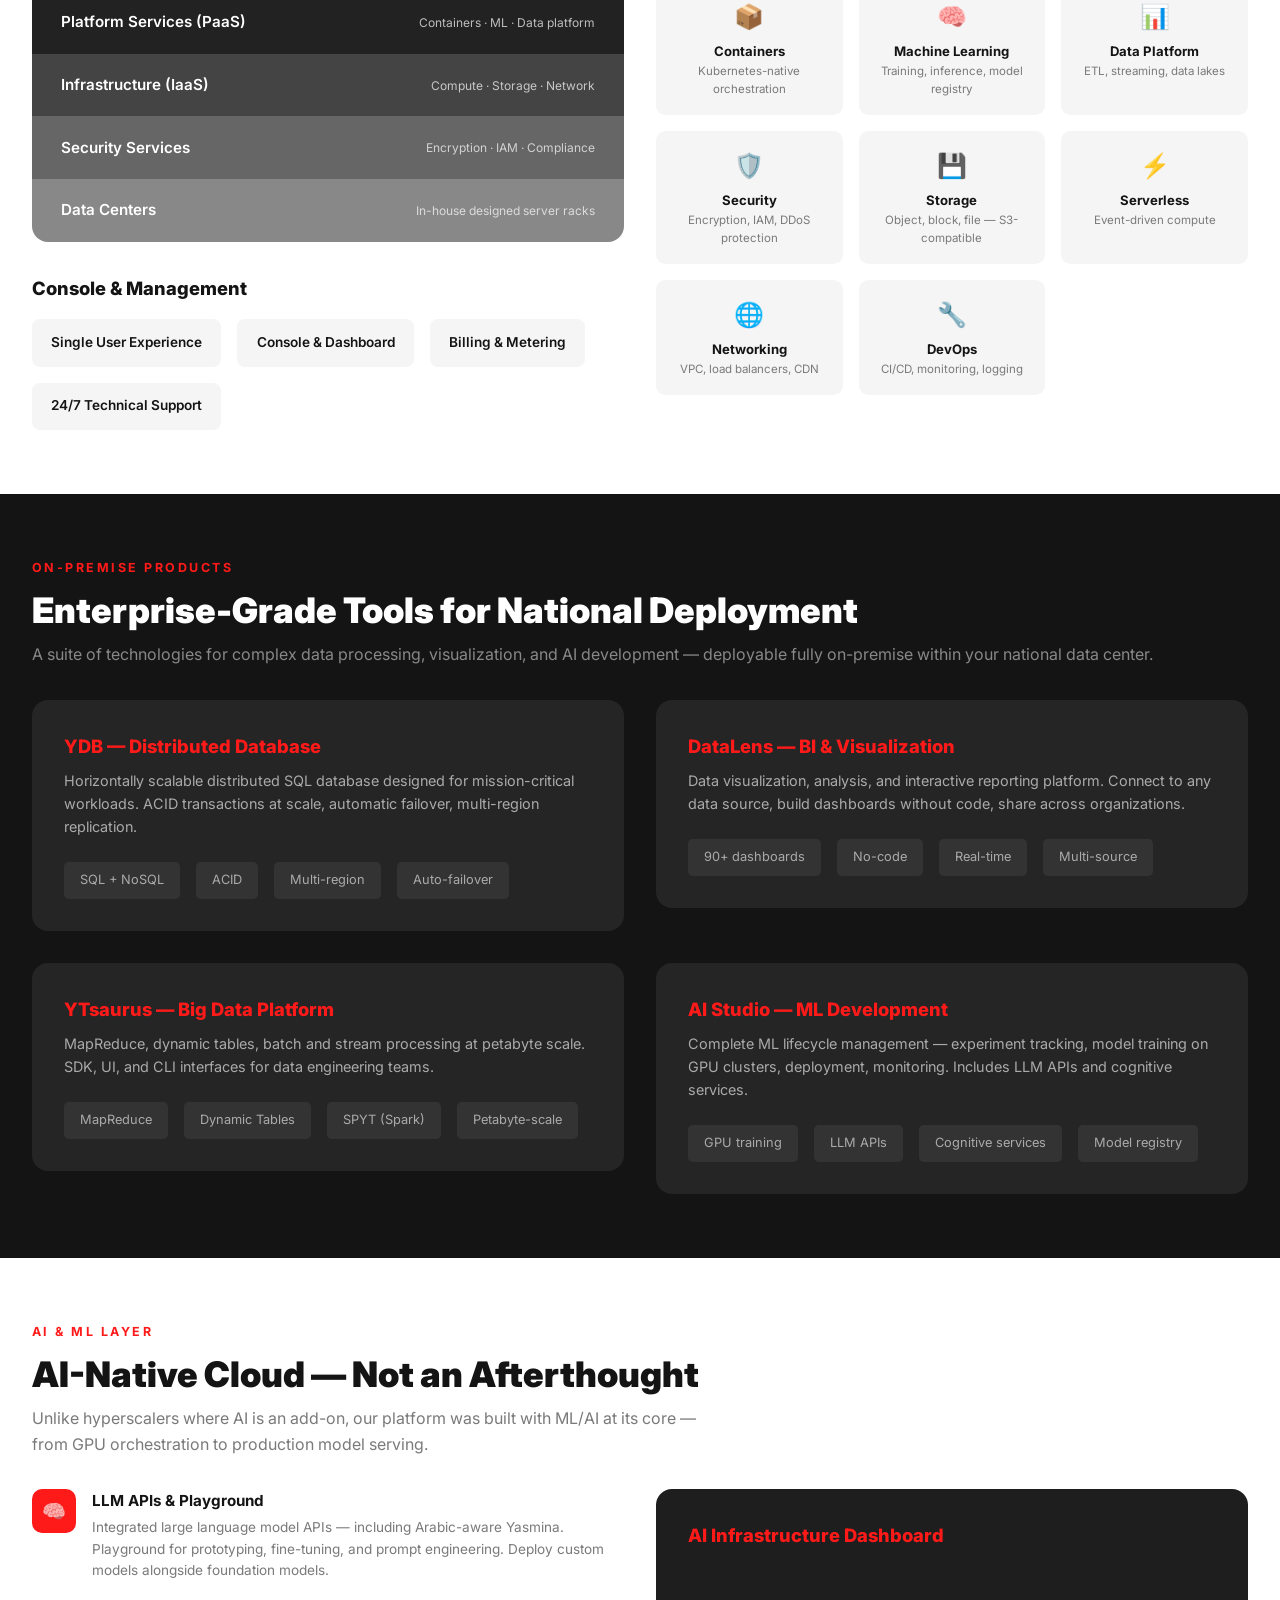
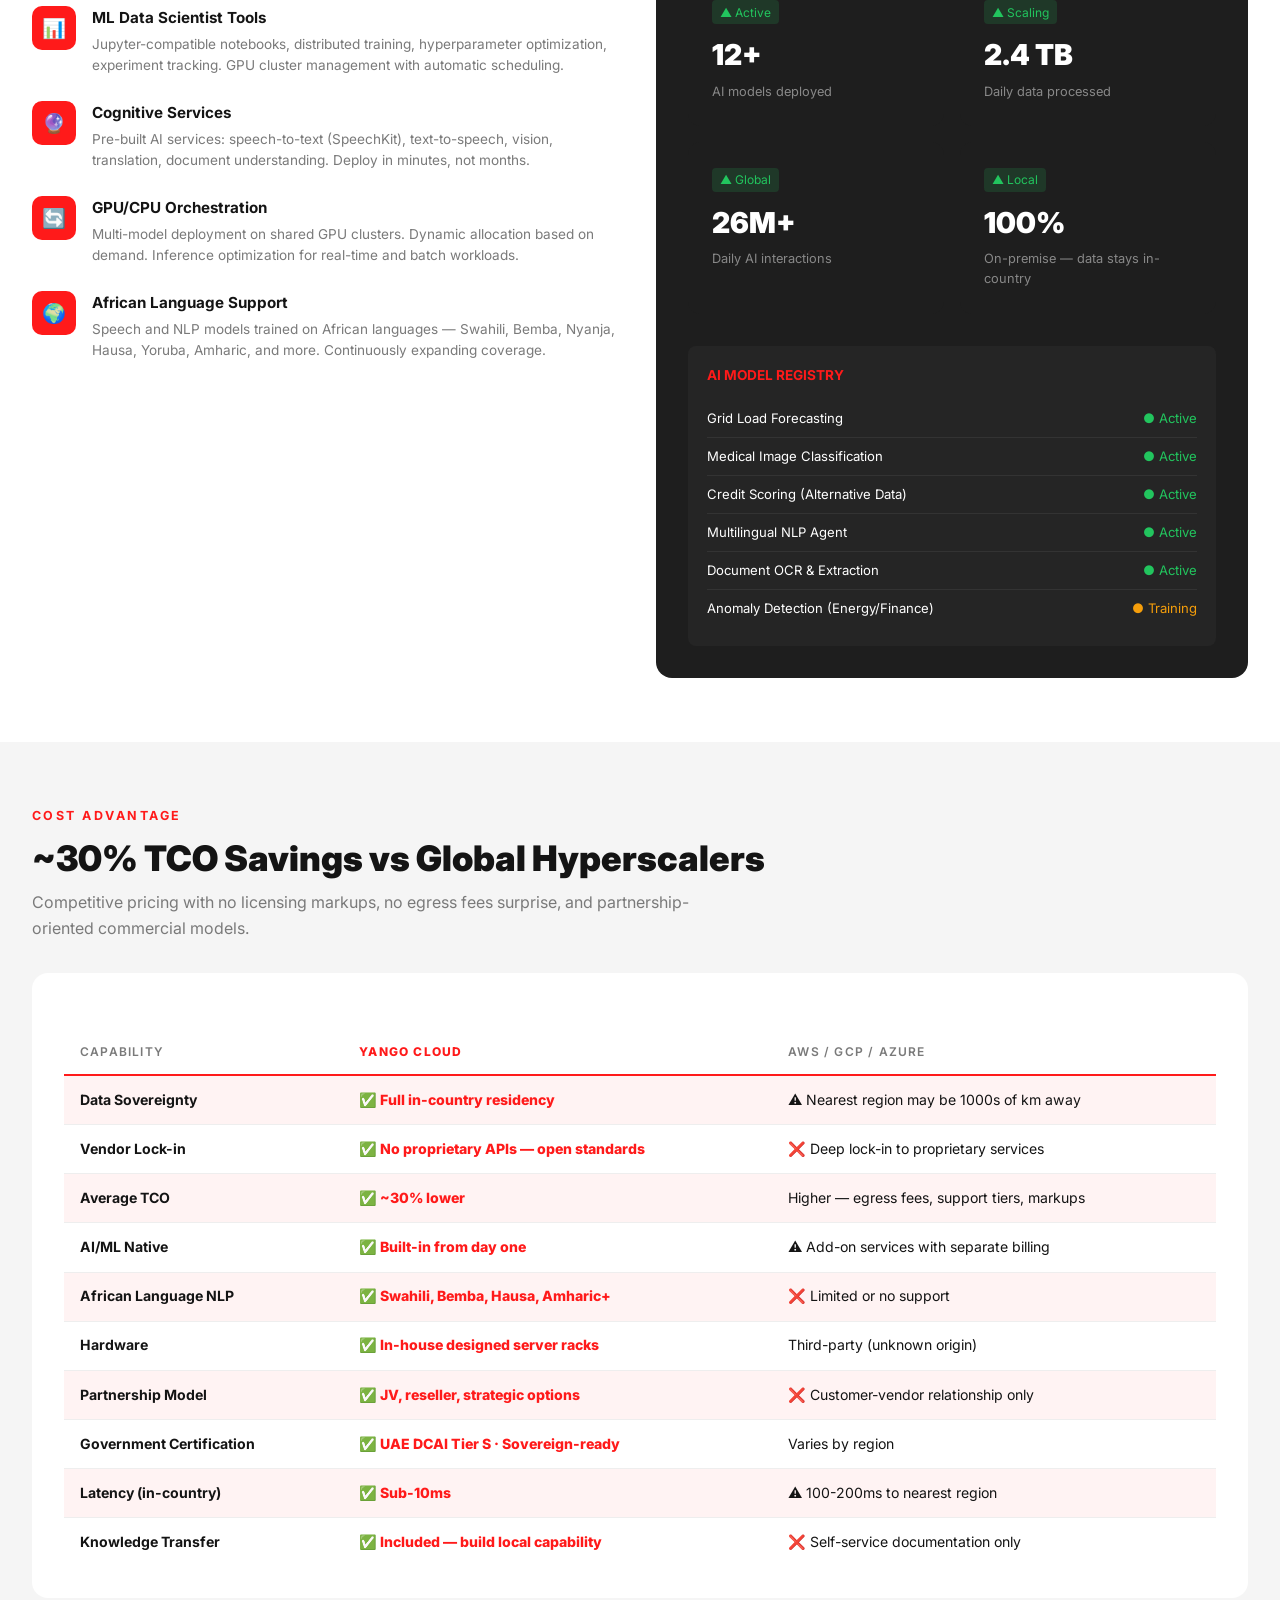
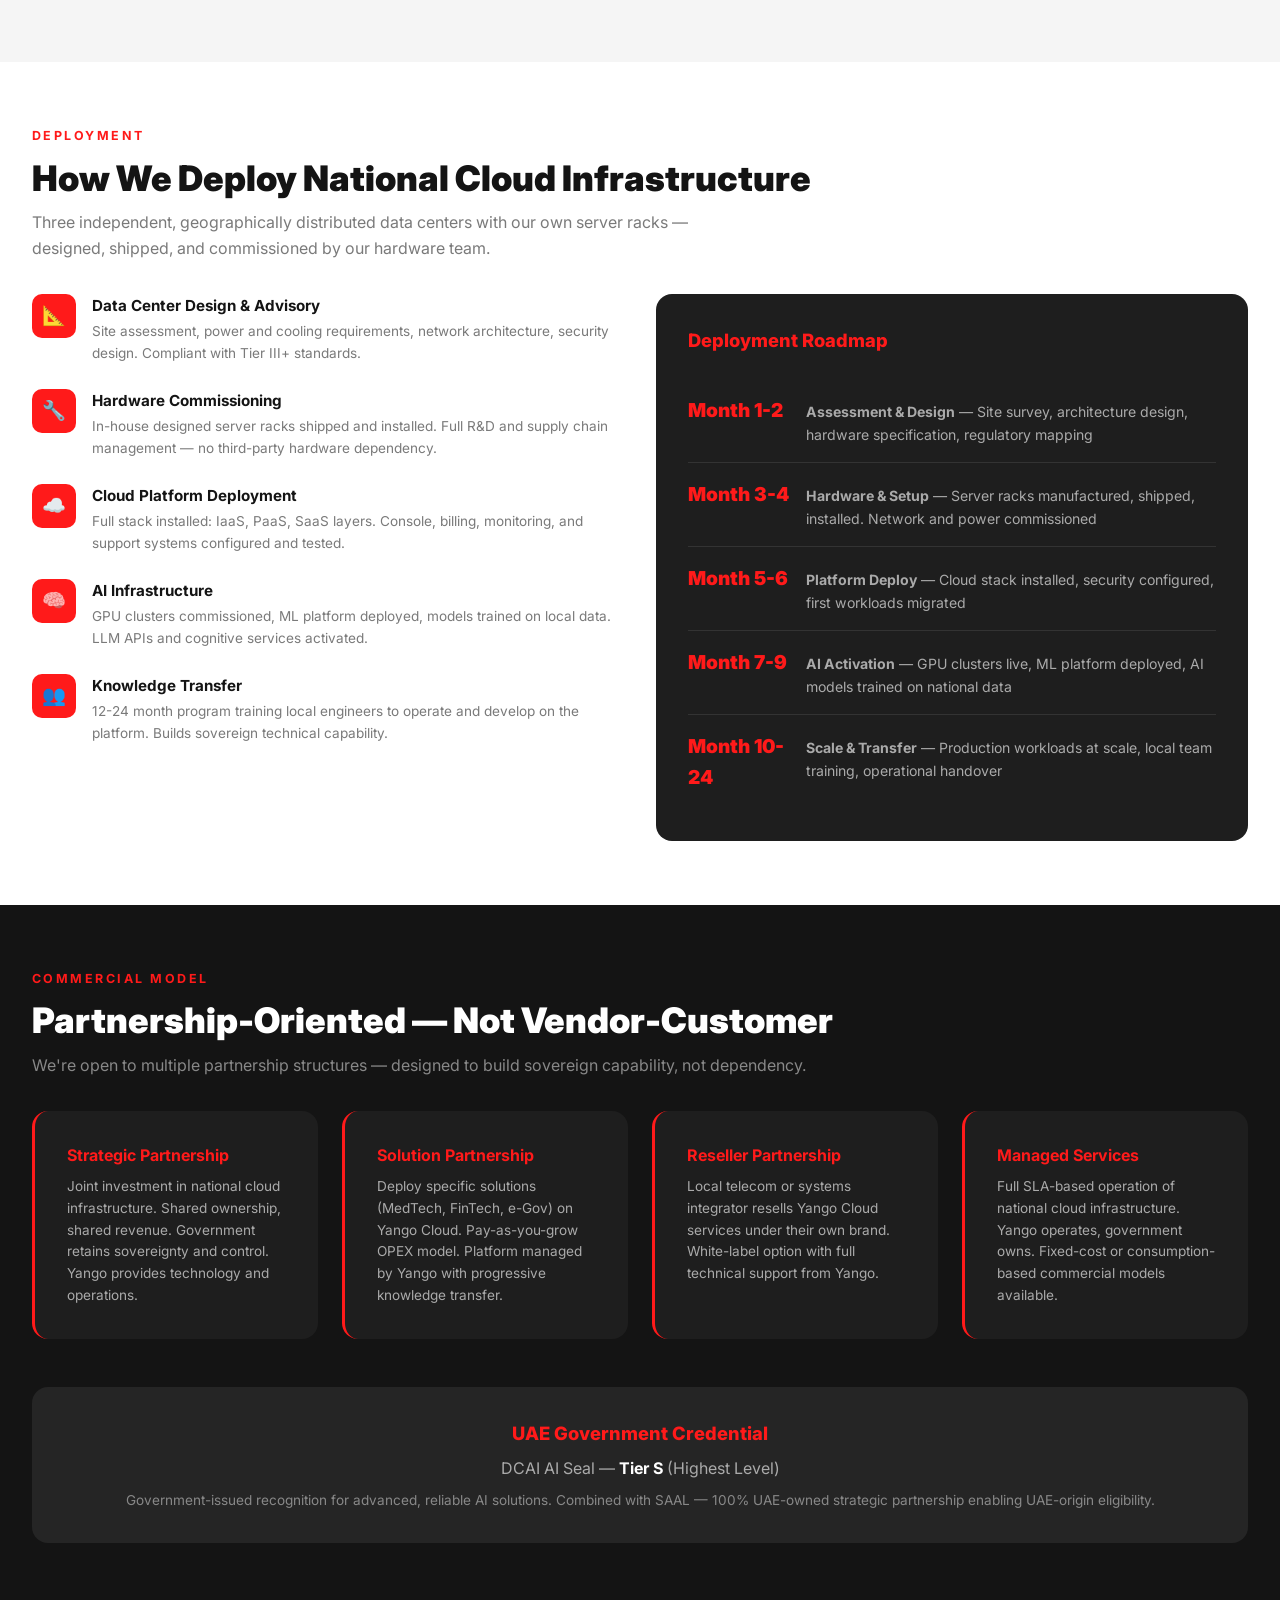
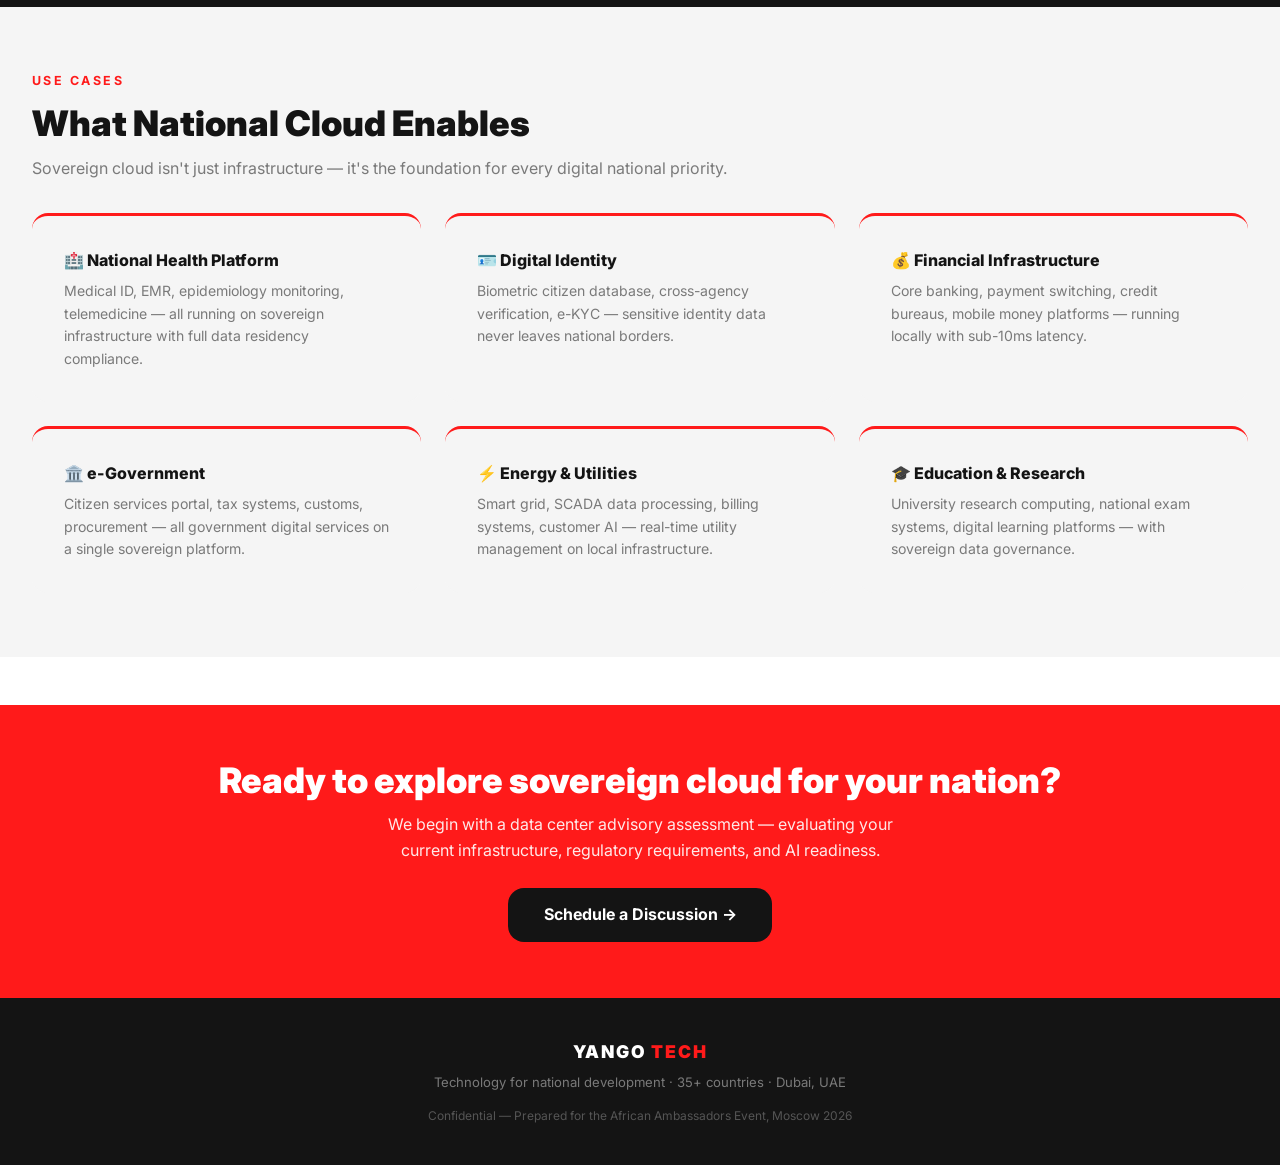
==== commit 140e30b0: "Add full page navigation to all pages and Railway deployment config - Replace index.html with update" ====
--- a/cloud.html
+++ b/cloud.html
@@ -79,7 +79,18 @@
 .service-chip .icon{font-size:1.5rem;margin-bottom:.3rem}
 .service-chip h5{font-size:.82rem;font-weight:700}
 .service-chip p{font-size:.72rem;color:var(--gray)}
-@media(max-width:900px){.grid2{grid-template-columns:1fr}.stats-row{gap:1.5rem}.compare-table{font-size:.8rem}.compare-table th,.compare-table td{padding:.5rem}}
+.nav-links{display:flex;gap:1.2rem;flex-wrap:wrap;align-items:center}
+.nav-links a{color:#ccc;text-decoration:none;font-size:.82rem;font-weight:500;transition:color .2s}
+.nav-links a:hover{color:var(--white)}
+.nav-links a.active{color:var(--red)}
+.hamburger{display:none;background:none;border:none;cursor:pointer;padding:.5rem}
+.hamburger span{display:block;width:22px;height:2px;background:#ccc;margin:5px 0;transition:all .3s}
+.mobile-menu{display:none;position:fixed;top:52px;left:0;right:0;background:rgba(20,20,20,.98);padding:1.5rem 2rem;flex-direction:column;gap:1rem;border-bottom:2px solid var(--red);z-index:99}
+.mobile-menu.open{display:flex}
+.mobile-menu a{color:#ccc;text-decoration:none;font-size:.95rem;font-weight:500;padding:.3rem 0}
+.mobile-menu a:hover{color:var(--white)}
+.mobile-menu a.active{color:var(--red)}
+@media(max-width:900px){.grid2{grid-template-columns:1fr}.stats-row{gap:1.5rem}.compare-table{font-size:.8rem}.compare-table th,.compare-table td{padding:.5rem}.nav-links{display:none}.hamburger{display:block}}
 @media(max-width:600px){.dash-grid{grid-template-columns:1fr}.services-grid{grid-template-columns:1fr 1fr}}
 </style>
 <title>Sovereign AI & Cloud Infrastructure — Yango Tech</title>
@@ -89,9 +100,31 @@
 <nav>
   <div class="nav-inner">
     <a href="index.html" class="logo">YANGO <span>TECH</span></a>
-    <a href="index.html" class="nav-back">← Back to Overview</a>
+    <div class="nav-links">
+      <a href="index.html">Home</a>
+      <a href="medtech.html">MedTech</a>
+      <a href="transport.html">Transport</a>
+      <a href="contact-center.html">Contact Centers</a>
+      <a href="fintech.html">FinTech</a>
+      <a href="gov-services.html">Government</a>
+      <a href="energy.html">Energy</a>
+      <a href="cloud.html" class="active">Cloud &amp; AI</a>
+    </div>
+    <button class="hamburger" onclick="document.getElementById('mob-menu').classList.toggle('open')" aria-label="Menu">
+      <span></span><span></span><span></span>
+    </button>
   </div>
 </nav>
+<div id="mob-menu" class="mobile-menu">
+  <a href="index.html">Home</a>
+  <a href="medtech.html">MedTech</a>
+  <a href="transport.html">Transport</a>
+  <a href="contact-center.html">Contact Centers</a>
+  <a href="fintech.html">FinTech</a>
+  <a href="gov-services.html">Government</a>
+  <a href="energy.html">Energy</a>
+  <a href="cloud.html" class="active">Cloud &amp; AI</a>
+</div>
 
 <!-- HERO -->
 <section class="hero-sub">
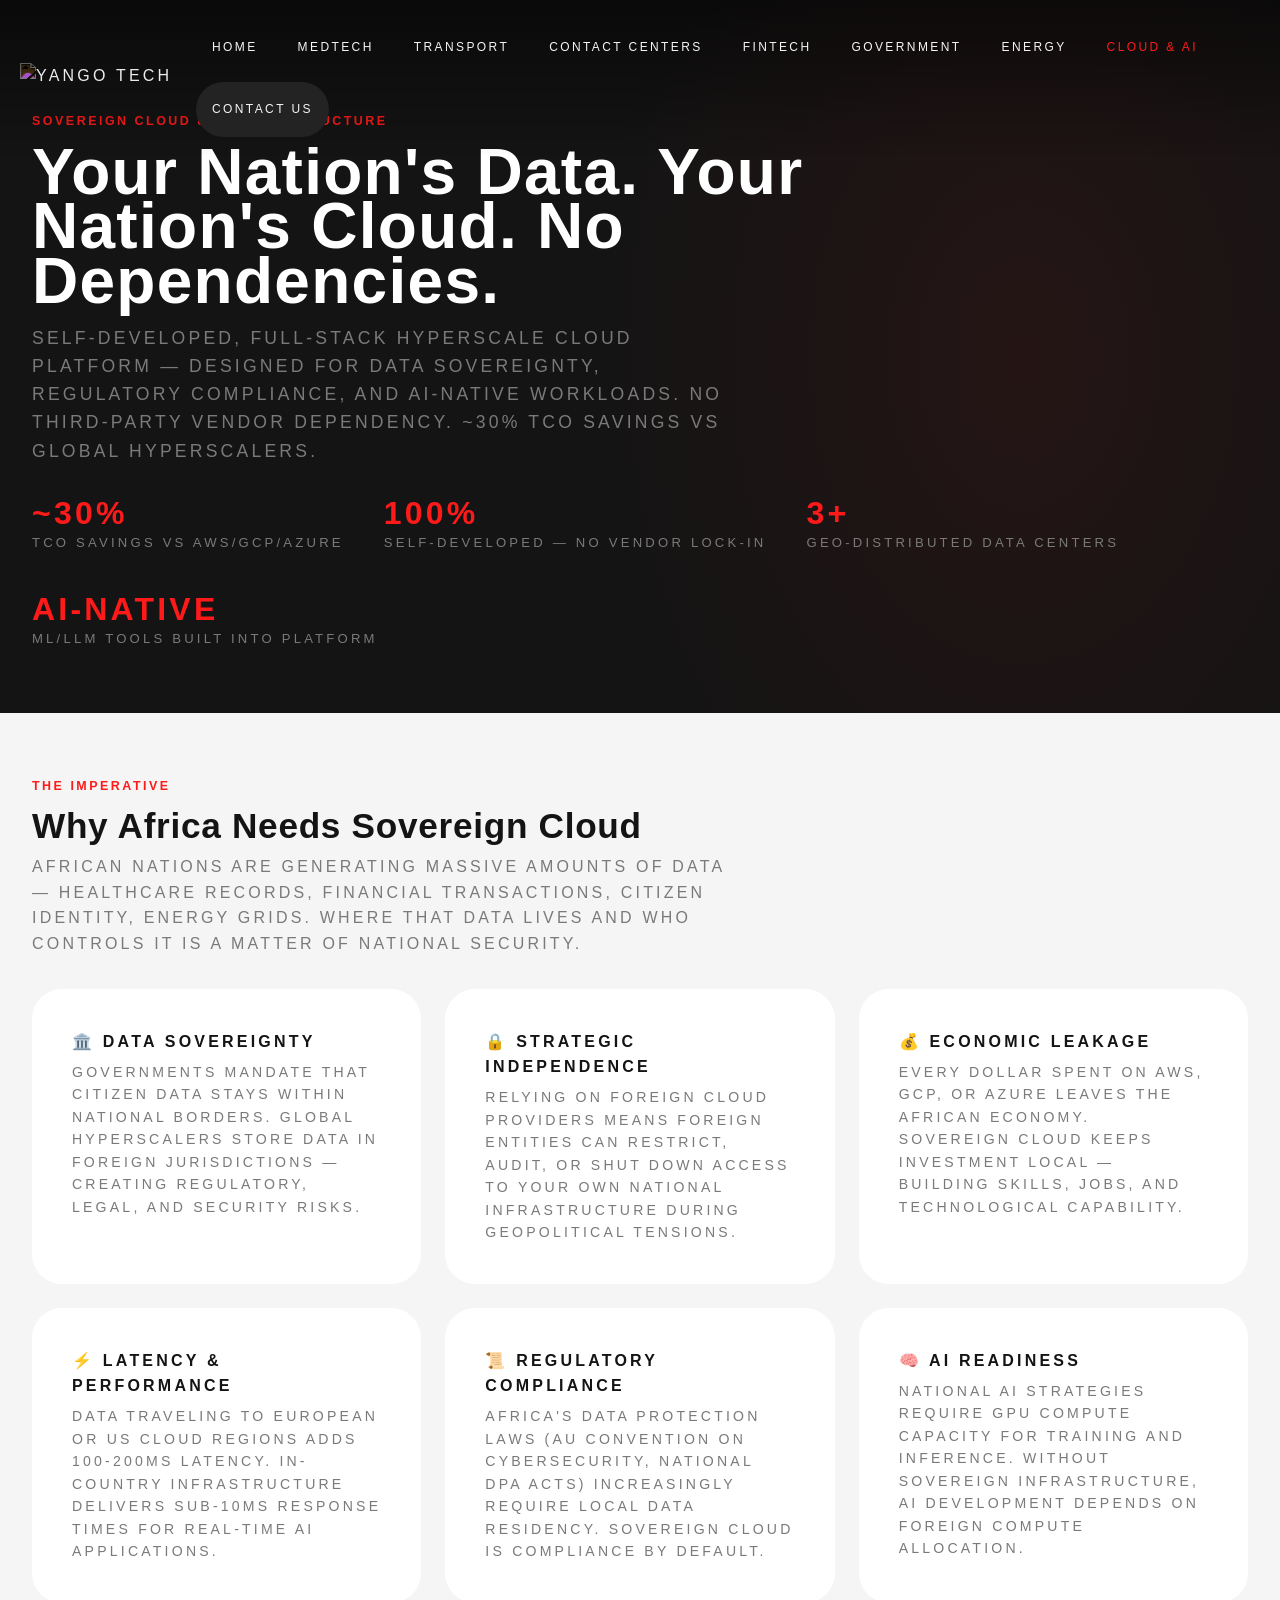
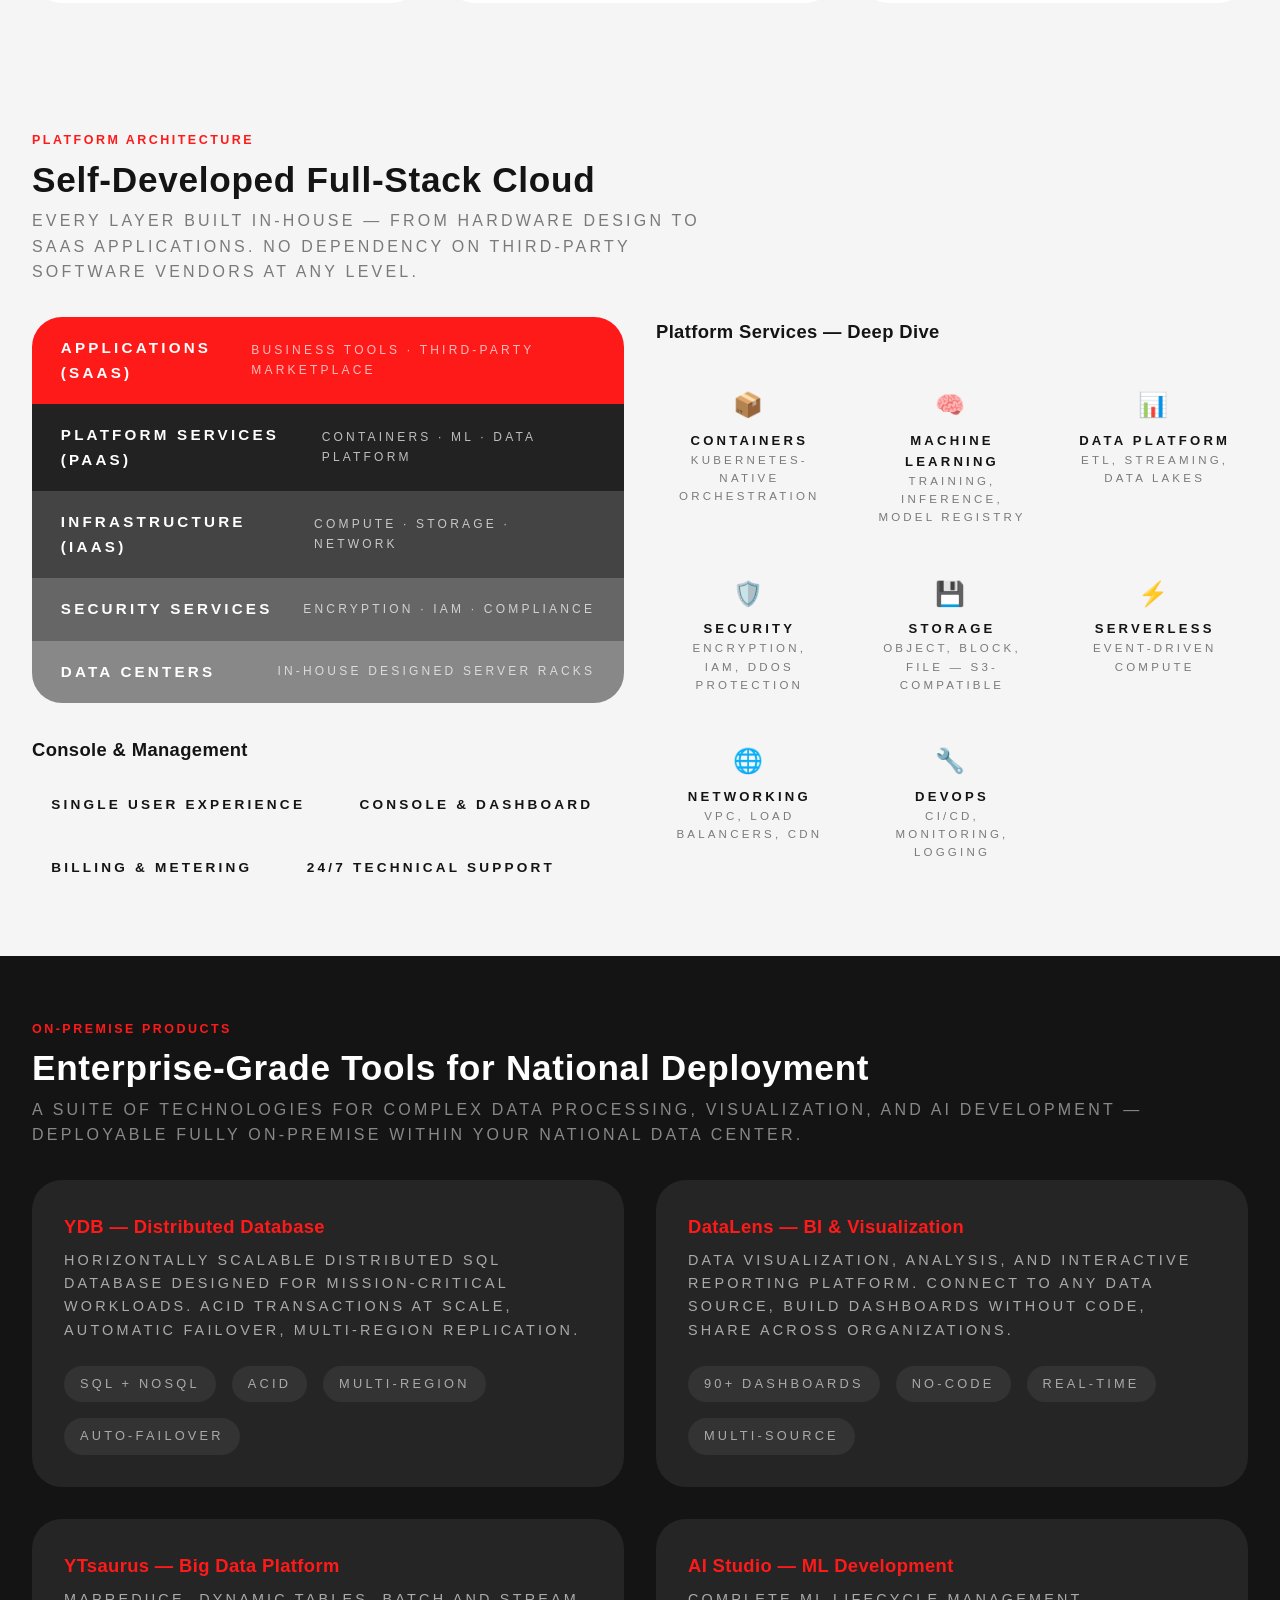
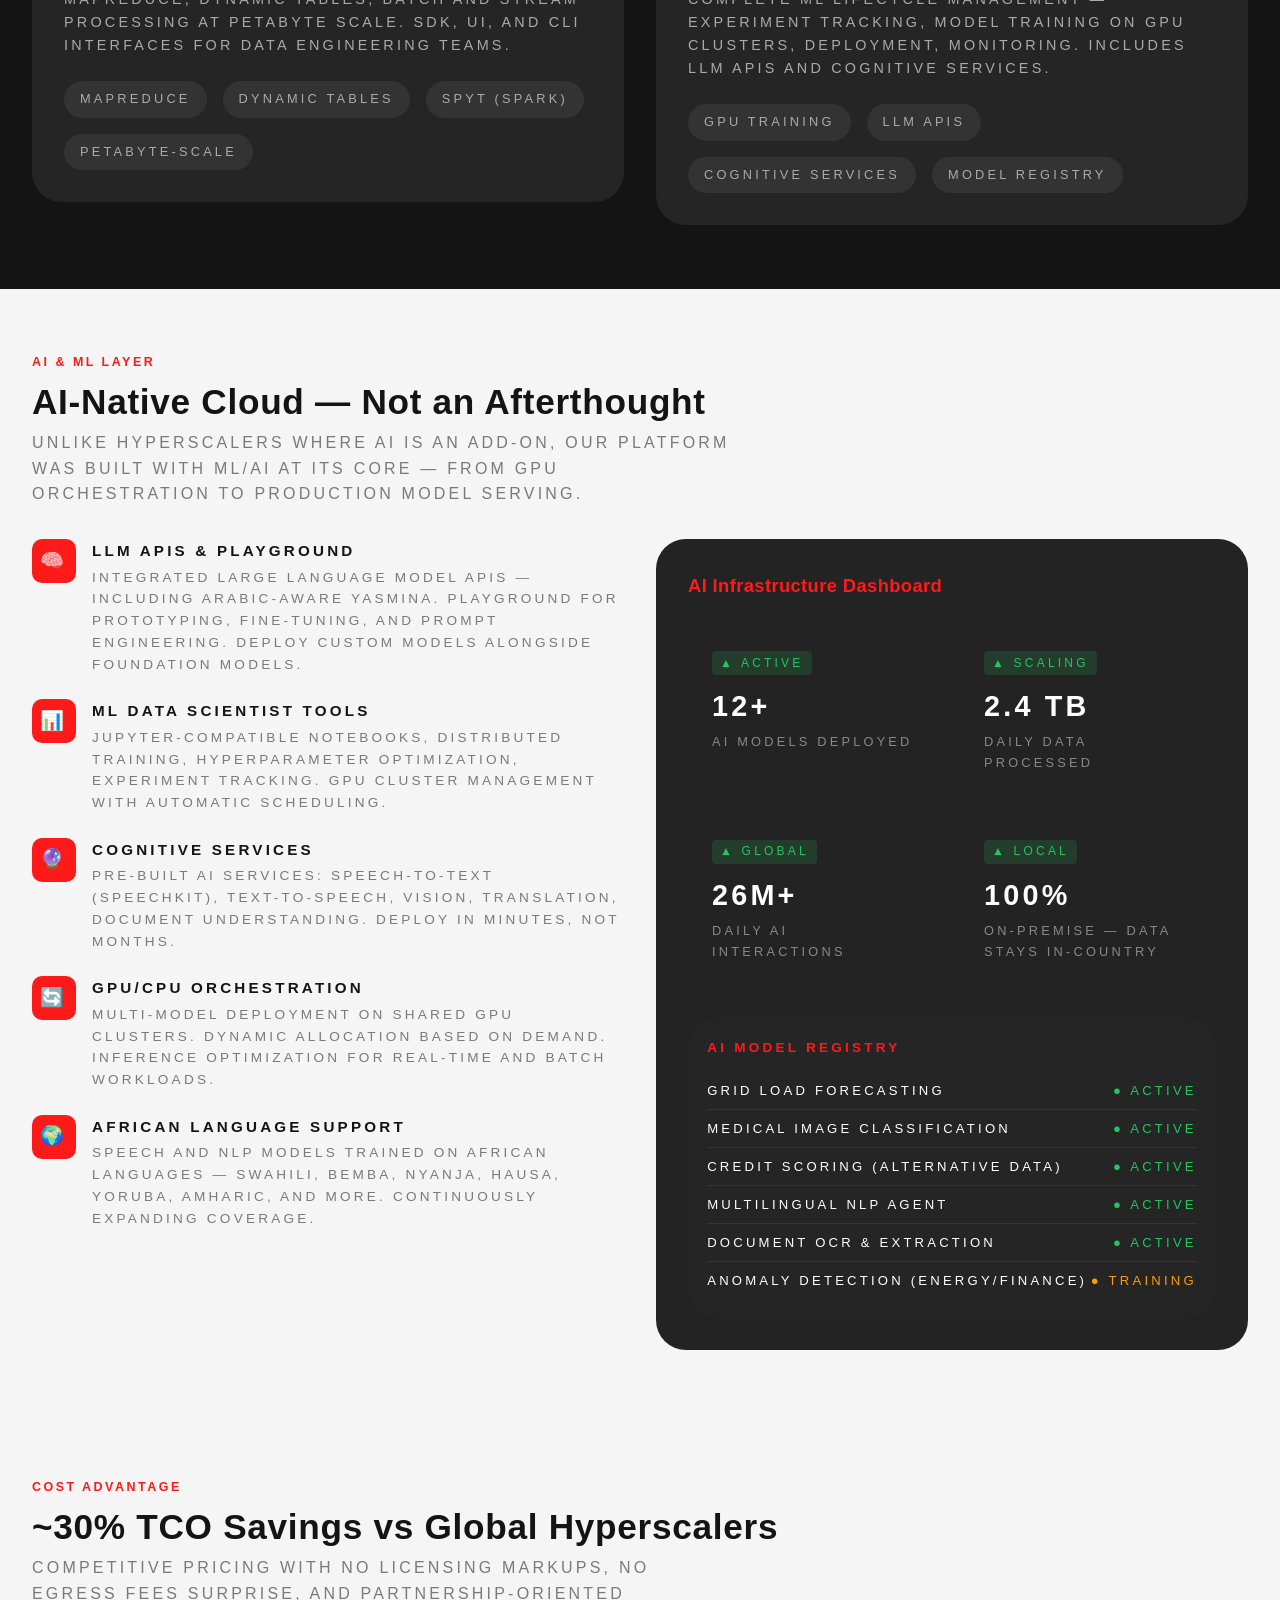
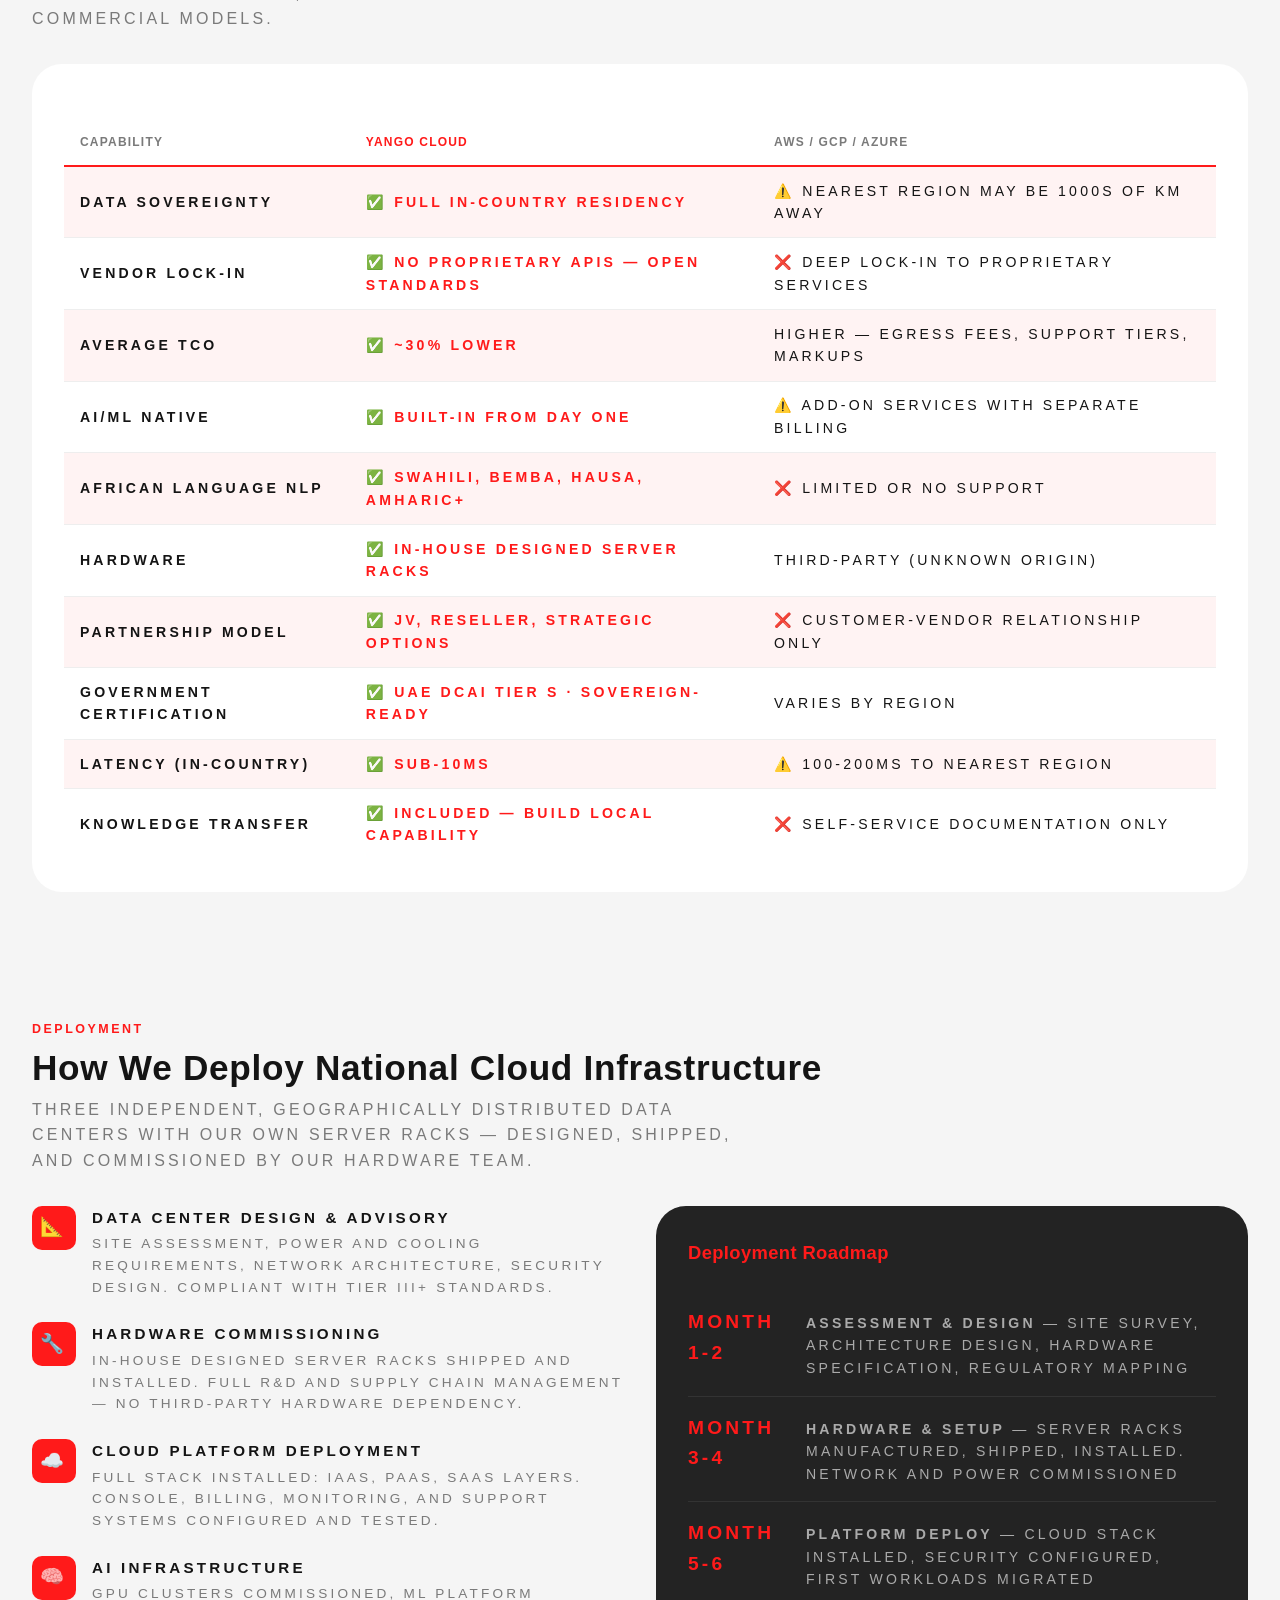
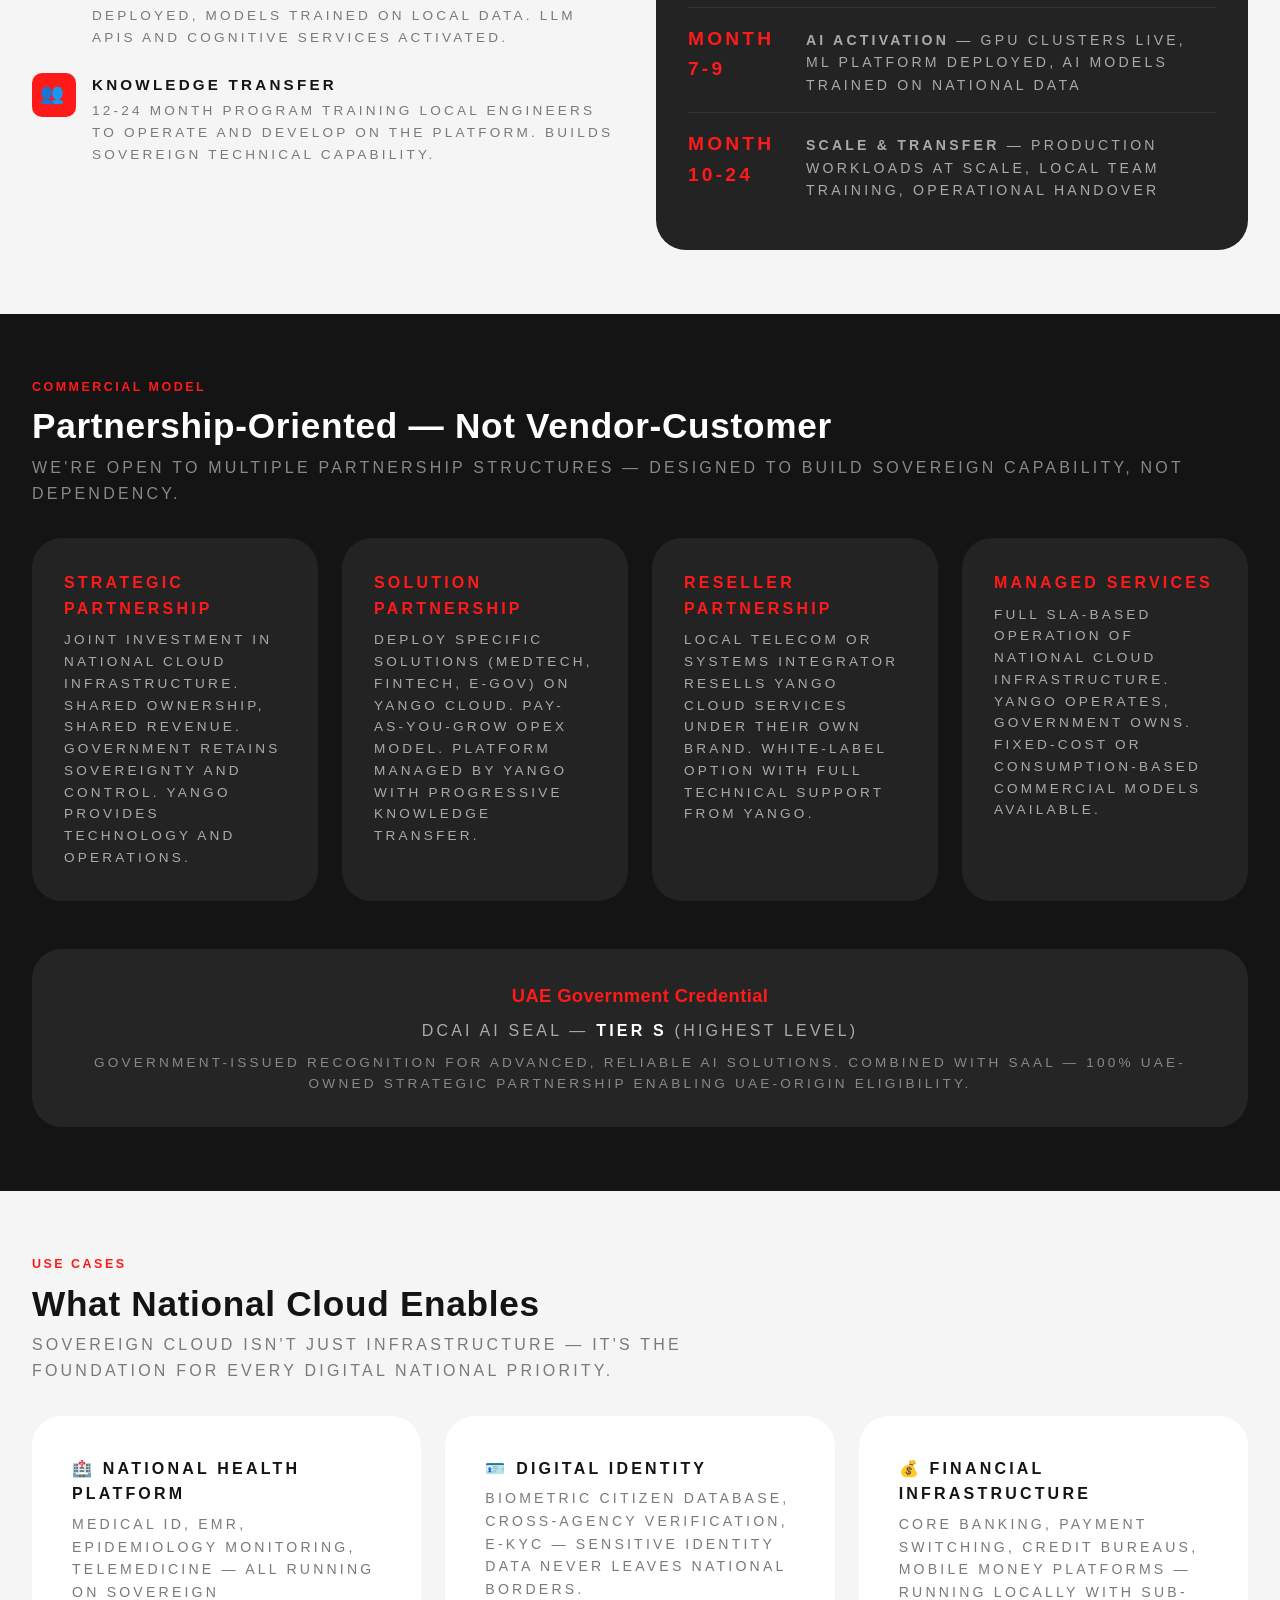
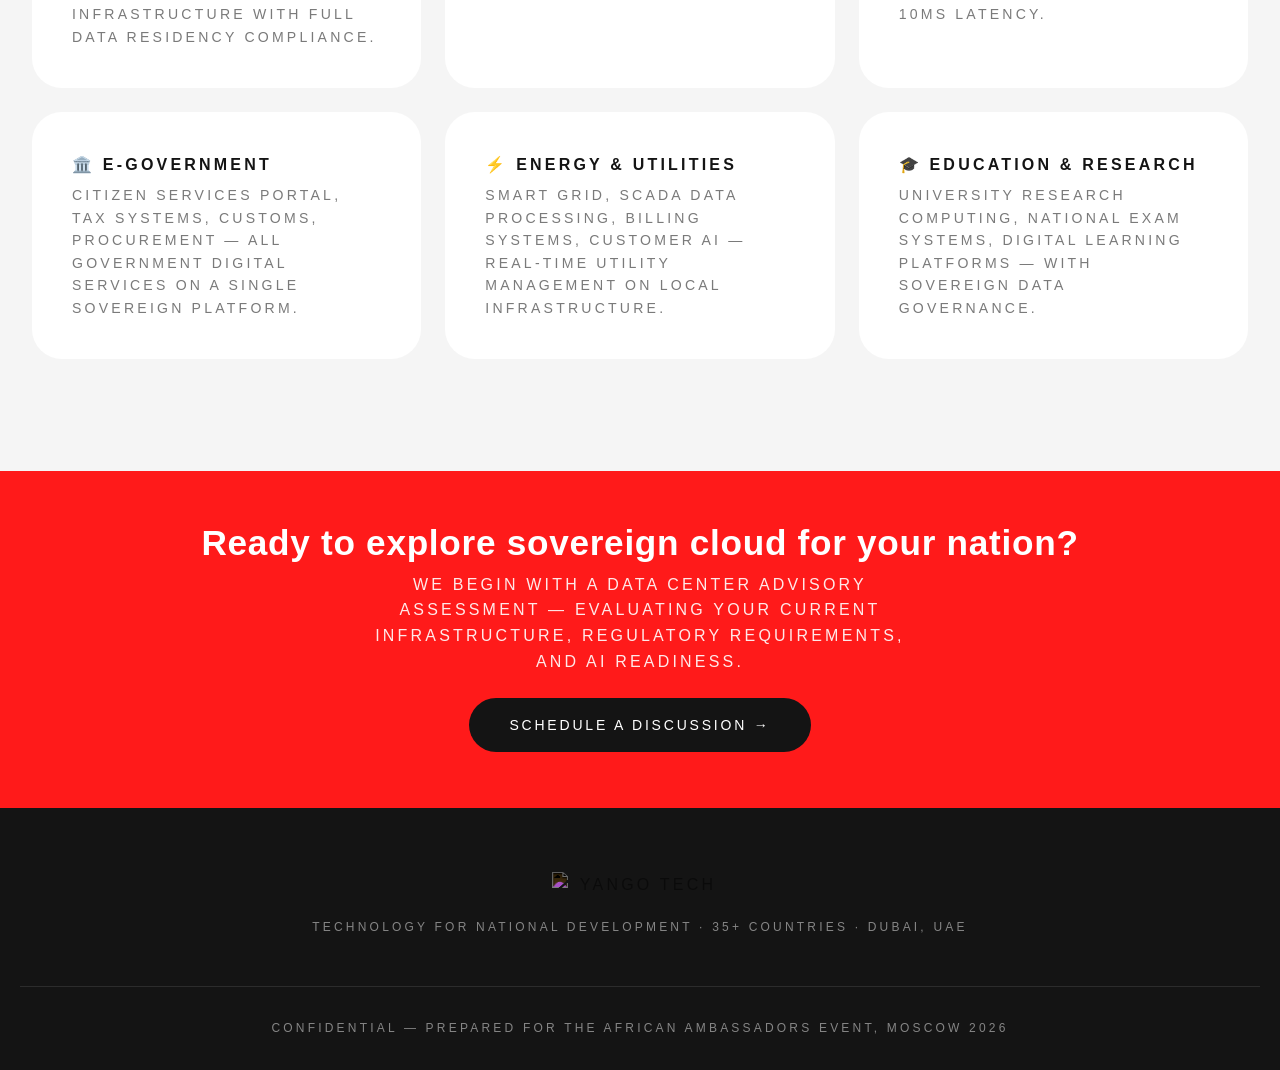
==== commit 1eb8e88b: "Restyle cloud, fintech, and gov-services pages to Yango Tech design system Replace Inter font with Y" ====
--- a/cloud.html
+++ b/cloud.html
@@ -4,102 +4,171 @@
 
 <meta charset="UTF-8">
 <meta name="viewport" content="width=device-width, initial-scale=1.0">
+<title>Sovereign AI & Cloud Infrastructure — Yango Tech</title>
+<link rel="preload" as="font" href="https://yastatic.net/s3/distribution/lpc/fonts/YangoHeadline/YangoHeadline.woff2" crossorigin="anonymous">
+<link rel="preload" as="font" href="https://yastatic.net/s3/distribution/lpc/fonts/YangoGroupText/YangoGroupText-Regular.woff2" crossorigin="anonymous">
 <style>
-@import url('https://fonts.googleapis.com/css2?family=Inter:wght@400;500;600;700;800;900&display=swap');
-:root{--red:#FF1A1A;--black:#141414;--white:#FFF;--gray:#7A7A7A;--gray-bg:#F5F5F5;--dark:#1E1E1E;--radius:1rem;--max-w:1280px}
-*{margin:0;padding:0;box-sizing:border-box}
-html{scroll-behavior:smooth}
-body{font-family:'Inter',sans-serif;color:var(--black);background:var(--white);line-height:1.6;-webkit-font-smoothing:antialiased}
-nav{position:fixed;top:0;left:0;right:0;z-index:100;background:rgba(20,20,20,.97);backdrop-filter:blur(12px);border-bottom:2px solid var(--red)}
-.nav-inner{max-width:var(--max-w);margin:0 auto;display:flex;align-items:center;justify-content:space-between;padding:.7rem 2rem}
-.logo{font-weight:900;font-size:1.2rem;color:var(--white);letter-spacing:.12em;text-decoration:none}
-.logo span{color:var(--red)}
+/* === FONT-FACE DECLARATIONS === */
+@font-face { font-family:"Yango Headline"; src:url("https://yastatic.net/s3/distribution/lpc/fonts/YangoHeadline/YangoHeadline.woff2") format("woff2"), url("https://yastatic.net/s3/distribution/lpc/fonts/YangoHeadline/YangoHeadline.woff") format("woff"); font-weight:900; font-style:normal; font-display:swap; }
+@font-face { font-family:"Yango Headline"; src:url("https://yastatic.net/s3/distribution/lpc/fonts/YangoHeadline/YangoHeadline-Italic.woff2") format("woff2"), url("https://yastatic.net/s3/distribution/lpc/fonts/YangoHeadline/YangoHeadline-Italic.woff") format("woff"); font-weight:900; font-style:italic; font-display:swap; }
+@font-face { font-family:"Yango Group Text"; src:url("https://yastatic.net/s3/distribution/lpc/fonts/YangoGroupText/YangoGroupText-Regular.woff2") format("woff2"), url("https://yastatic.net/s3/distribution/lpc/fonts/YangoGroupText/YangoGroupText-Regular.woff") format("woff"); font-weight:400; font-style:normal; font-display:swap; }
+@font-face { font-family:"Yango Group Text"; src:url("https://yastatic.net/s3/distribution/lpc/fonts/YangoGroupText/YangoGroupText-Medium.woff2") format("woff2"), url("https://yastatic.net/s3/distribution/lpc/fonts/YangoGroupText/YangoGroupText-Medium.woff") format("woff"); font-weight:500; font-style:normal; font-display:swap; }
+@font-face { font-family:"Yango Group Text"; src:url("https://yastatic.net/s3/distribution/lpc/fonts/YangoGroupText/YangoGroupText-Bold.woff2") format("woff2"), url("https://yastatic.net/s3/distribution/lpc/fonts/YangoGroupText/YangoGroupText-Bold.woff") format("woff"); font-weight:600; font-style:normal; font-display:swap; }
+@font-face { font-family:"Yango Group Text"; src:url("https://yastatic.net/s3/distribution/lpc/fonts/YangoGroupText/YangoGroupText-Black.woff2") format("woff2"), url("https://yastatic.net/s3/distribution/lpc/fonts/YangoGroupText/YangoGroupText-Black.woff2") format("woff"); font-weight:900; font-style:normal; font-display:swap; }
+@font-face { font-family:"YS Text"; src:url("https://yastatic.net/s3/home/fonts/ys/4/text-regular.woff2") format("woff2"), url("https://yastatic.net/s3/home/fonts/ys/4/text-regular.woff") format("woff"); font-weight:400; font-style:normal; font-display:swap; }
+@font-face { font-family:"YS Text"; src:url("https://yastatic.net/s3/home/fonts/ys/4/text-medium.woff2") format("woff2"), url("https://yastatic.net/s3/home/fonts/ys/4/text-medium.woff") format("woff"); font-weight:500; font-style:normal; font-display:swap; }
+
+/* === DESIGN TOKENS === */
+:root{
+  --primary-color:#FF1A1A;--body-color:#F5F5F5;--text-primary:#141414;--text-secondary:#7A7A7A;
+  --text-on-dark:#F5F5F5;--surface-dark:#232323;--surface-mid:#323232;
+  --border-color:rgba(196,196,196,1);
+  --font-headline:"Yango Headline",Helvetica,Arial,sans-serif;
+  --font-body:"Yango Group Text","YS Text",Helvetica,Arial,sans-serif;
+  --letter-spacing-body:0.2em;--letter-spacing-headline:calc(1em/50);
+  --radius-card:1.875rem;--radius-btn:2rem;--radius-pill:2rem;
+  --transition-fast:0.2s ease-in-out;--transition-image:1.2s ease-in-out;
+  --max-w:116rem;--yt-padding:1.87rem
+}
+@media(max-width:1439px){:root{--yt-padding:1.25rem}}
+
+/* === RESET & BASE === */
+*,*::before,*::after{margin:0;padding:0;box-sizing:border-box}
+html{scroll-behavior:smooth;font-size:16px;-webkit-font-smoothing:antialiased;-moz-osx-font-smoothing:grayscale}
+body{font-family:var(--font-body);font-weight:400;font-size:1rem;line-height:1.6;color:var(--text-primary);background-color:var(--body-color);text-transform:uppercase;letter-spacing:var(--letter-spacing-body);font-variant-numeric:proportional-nums;-webkit-font-smoothing:antialiased}
+::selection{background:var(--primary-color);color:white}
+a{color:inherit;text-decoration:none;transition:var(--transition-fast)}
+img{max-width:100%;height:auto;display:block}
+
+/* === NAVIGATION === */
+nav{position:fixed;top:0;left:0;right:0;z-index:100;padding:1.25rem var(--yt-padding)}
+nav::before{content:"";position:absolute;inset:0;background:linear-gradient(180deg,rgba(0,0,0,0.5)0%,transparent 100%);pointer-events:none;z-index:-1}
+.nav-inner{max-width:var(--max-w);margin:0 auto;display:flex;align-items:center;justify-content:space-between}
+.logo img{height:30px;width:auto;filter:invert(1)}
+.nav-links{display:flex;gap:0.5rem;flex-wrap:wrap;align-items:center}
+.nav-links a{padding:1.1rem 1rem;font-size:0.75rem;font-weight:500;letter-spacing:var(--letter-spacing-body);text-transform:uppercase;color:var(--text-on-dark);text-decoration:none;transition:var(--transition-fast)}
+.nav-links:hover a:not(:hover){opacity:0.4}
+.nav-links a:hover{color:var(--primary-color)}
+.nav-links a.active{color:var(--primary-color)}
+.nav-cta{display:inline-flex;align-items:center;justify-content:center;padding:0.75rem 1.5rem;background:var(--surface-dark);color:var(--text-on-dark);border:none;border-radius:var(--radius-btn);font-family:var(--font-body);font-weight:500;font-size:0.75rem;letter-spacing:var(--letter-spacing-body);text-transform:uppercase;text-decoration:none;cursor:pointer;transition:var(--transition-fast)}
+.nav-cta:hover{background:var(--primary-color);color:white}
+.hamburger{display:none;background:none;border:none;cursor:pointer;padding:.5rem}
+.hamburger span{display:block;width:22px;height:2px;background:var(--text-on-dark);margin:5px 0;transition:all .3s}
+.mobile-menu{display:none;position:fixed;top:70px;left:0;right:0;background:rgba(20,20,20,.98);backdrop-filter:blur(12px);padding:1.5rem 2rem;flex-direction:column;gap:1rem;border-bottom:1px solid rgba(255,255,255,0.1);z-index:99}
+.mobile-menu.open{display:flex}
+.mobile-menu a{color:var(--text-on-dark);text-decoration:none;font-size:0.75rem;font-weight:500;padding:.5rem 0;letter-spacing:var(--letter-spacing-body);text-transform:uppercase}
+.mobile-menu a:hover{color:var(--primary-color)}
+.mobile-menu a.active{color:var(--primary-color)}
+
+/* === LAYOUT === */
 .nav-back{color:#ccc;text-decoration:none;font-size:.85rem;font-weight:500;display:flex;align-items:center;gap:.4rem}
-.nav-back:hover{color:var(--white)}
+.nav-back:hover{color:white}
 section{padding:4rem 2rem}
 .inner{max-width:var(--max-w);margin:0 auto}
-.tag{color:var(--red);font-size:.78rem;font-weight:700;letter-spacing:.2em;text-transform:uppercase;margin-bottom:.8rem}
-.hero-sub{background:var(--black);min-height:55vh;display:flex;align-items:center;padding:7rem 2rem 4rem;position:relative;overflow:hidden}
+.tag{color:var(--primary-color);font-size:.78rem;font-weight:700;letter-spacing:.2em;text-transform:uppercase;margin-bottom:.8rem}
+
+/* === HERO === */
+.hero-sub{background:var(--text-primary);min-height:55vh;display:flex;align-items:center;padding:7rem 2rem 4rem;position:relative;overflow:hidden}
 .hero-sub::before{content:'';position:absolute;top:-40%;right:-15%;width:70%;height:180%;background:radial-gradient(ellipse,rgba(255,26,26,.07)0%,transparent 70%);pointer-events:none}
 .hero-sub .inner{position:relative;z-index:1;width:100%}
-.hero-sub h1{font-size:clamp(2rem,5vw,3.5rem);font-weight:900;color:var(--white);line-height:1.05;max-width:850px;margin-bottom:1rem}
-.hero-sub .subtitle{color:var(--gray);font-size:1.1rem;max-width:700px;margin-bottom:2rem}
+.hero-sub h1{font-family:var(--font-headline);font-size:clamp(2.5rem,5vw,4.5rem);font-weight:900;color:white;line-height:85%;letter-spacing:var(--letter-spacing-headline);text-transform:none;max-width:850px;margin-bottom:1rem}
+.hero-sub .subtitle{color:var(--text-secondary);font-size:1.1rem;max-width:700px;margin-bottom:2rem}
 .stats-row{display:flex;gap:2.5rem;flex-wrap:wrap}
-.stat .n{font-size:2rem;font-weight:900;color:var(--red);line-height:1}
-.stat .l{color:var(--gray);font-size:.82rem;margin-top:.2rem}
-h2{font-size:clamp(1.5rem,3.5vw,2.2rem);font-weight:900;line-height:1.1;margin-bottom:.8rem}
-h3{font-size:1.15rem;font-weight:800;margin-bottom:.5rem}
+.stat .n{font-family:var(--font-headline);font-size:2rem;font-weight:900;color:var(--primary-color);line-height:1}
+.stat .l{color:var(--text-secondary);font-size:.82rem;margin-top:.2rem}
+
+/* === TYPOGRAPHY === */
+h2{font-family:var(--font-headline);font-size:clamp(1.5rem,3.5vw,2.2rem);font-weight:900;line-height:90%;letter-spacing:var(--letter-spacing-headline);text-transform:none;margin-bottom:.8rem}
+h3{font-family:var(--font-headline);font-size:1.15rem;font-weight:900;letter-spacing:var(--letter-spacing-headline);text-transform:none;margin-bottom:.5rem}
+
+/* === GRIDS === */
 .grid2{display:grid;grid-template-columns:1fr 1fr;gap:2rem;align-items:start}
 .grid3{display:grid;grid-template-columns:repeat(auto-fit,minmax(320px,1fr));gap:1.5rem}
-.card{background:var(--gray-bg);border-radius:var(--radius);padding:2rem;border-top:3px solid var(--red);transition:transform .3s,box-shadow .3s}
-.card:hover{transform:translateY(-3px);box-shadow:0 10px 30px rgba(0,0,0,.06)}
+
+/* === CARDS === */
+.card{background:white;border-radius:var(--radius-card);padding:2.5rem;transition:transform .3s}
+.card:hover{transform:translateY(-3px)}
 .card h4{font-weight:800;margin-bottom:.4rem}
-.card p{color:var(--gray);font-size:.88rem}
-.dark-card{background:var(--dark);border-radius:var(--radius);padding:2rem;color:var(--white)}
-.dark-card h3{color:var(--red)}
+.card p{color:var(--text-secondary);font-size:.88rem}
+.dark-card{background:var(--surface-dark);border-radius:var(--radius-card);padding:2rem;color:white}
+.dark-card h3{color:var(--primary-color)}
 .dark-card p{color:#aaa;font-size:.9rem}
+
+/* === METRICS === */
 .metric-row{display:flex;gap:.5rem;align-items:baseline;padding:1rem 0;border-bottom:1px solid #333}
 .metric-row:last-child{border:none}
-.metric-row .n{font-size:1.6rem;font-weight:900;color:var(--red);min-width:90px}
+.metric-row .n{font-family:var(--font-headline);font-size:1.6rem;font-weight:900;color:var(--primary-color);min-width:90px}
 .metric-row .d{color:#aaa;font-size:.88rem}
+
+/* === FEATURES === */
 .feat{display:flex;gap:1rem;align-items:flex-start;margin-bottom:1.5rem}
-.feat-icon{width:44px;height:44px;min-width:44px;background:var(--red);border-radius:10px;display:flex;align-items:center;justify-content:center;color:white;font-size:1.2rem}
+.feat-icon{width:44px;height:44px;min-width:44px;background:var(--primary-color);border-radius:10px;display:flex;align-items:center;justify-content:center;color:white;font-size:1.2rem}
 .feat h4{font-size:.95rem;font-weight:700;margin-bottom:.2rem}
-.feat p{color:var(--gray);font-size:.85rem}
-.cta-bar{background:var(--red);color:white;text-align:center;padding:3.5rem 2rem;margin-top:3rem}
+.feat p{color:var(--text-secondary);font-size:.85rem}
+
+/* === CTA === */
+.cta-bar{background:var(--primary-color);color:white;text-align:center;padding:3.5rem 2rem;margin-top:3rem}
 .cta-bar h2{color:white;margin-bottom:.8rem}
 .cta-bar p{max-width:550px;margin:0 auto 1.5rem;opacity:.9;font-size:1rem}
-.cta-btn{display:inline-block;background:var(--black);color:var(--white);padding:.9rem 2.2rem;border-radius:var(--radius);text-decoration:none;font-weight:700;transition:transform .2s}
-.cta-btn:hover{transform:translateY(-2px);box-shadow:0 6px 20px rgba(0,0,0,.3)}
-footer{background:var(--black);color:var(--gray);padding:2.5rem 2rem;text-align:center;font-size:.82rem}
+.cta-btn{display:inline-flex;align-items:center;justify-content:center;background:var(--text-primary);color:white;padding:1rem 2.5rem;border-radius:var(--radius-btn);text-decoration:none;font-family:var(--font-body);font-weight:500;font-size:0.875rem;letter-spacing:var(--letter-spacing-body);text-transform:uppercase;transition:var(--transition-fast)}
+.cta-btn:hover{background:#000;color:white}
+
+/* === DASHBOARD === */
 .dash-grid{display:grid;grid-template-columns:repeat(auto-fit,minmax(220px,1fr));gap:1rem;margin-bottom:2rem}
-.dash-card{background:var(--dark);border-radius:.8rem;padding:1.5rem;color:white}
+.dash-card{background:var(--surface-dark);border-radius:var(--radius-card);padding:1.5rem;color:white}
 .dash-card .change{font-size:.75rem;padding:.15rem .5rem;border-radius:4px;display:inline-block;margin-bottom:.5rem}
 .dash-card .change.up{background:rgba(34,197,94,.15);color:#22c55e}
 .dash-card .change.down{background:rgba(239,68,68,.15);color:#ef4444}
-.dash-card .val{font-size:1.8rem;font-weight:900;margin-bottom:.2rem}
+.dash-card .val{font-family:var(--font-headline);font-size:1.8rem;font-weight:900;margin-bottom:.2rem}
 .dash-card .lbl{color:#888;font-size:.8rem}
+
+/* === ARCHITECTURE === */
 .arch-layer{padding:1.2rem 1.8rem;font-weight:600;color:white;font-size:.95rem;display:flex;justify-content:space-between;align-items:center}
-.arch-layer:first-child{border-radius:var(--radius) var(--radius) 0 0}
-.arch-layer:last-child{border-radius:0 0 var(--radius) var(--radius)}
+.arch-layer:first-child{border-radius:var(--radius-card) var(--radius-card) 0 0}
+.arch-layer:last-child{border-radius:0 0 var(--radius-card) var(--radius-card)}
 .arch-layer .detail{font-size:.75rem;font-weight:400;opacity:.7}
+
+/* === COMPARE TABLE === */
 .compare-table{width:100%;border-collapse:collapse;margin-top:1.5rem}
 .compare-table th,.compare-table td{padding:.8rem 1rem;text-align:left;font-size:.88rem}
-.compare-table th{color:var(--gray);font-weight:600;border-bottom:2px solid var(--red);font-size:.75rem;text-transform:uppercase;letter-spacing:.1em}
-.compare-table td{border-bottom:1px solid #eee;color:var(--black)}
+.compare-table th{color:var(--text-secondary);font-weight:600;border-bottom:2px solid var(--primary-color);font-size:.75rem;text-transform:uppercase;letter-spacing:.1em}
+.compare-table td{border-bottom:1px solid #eee;color:var(--text-primary)}
 .compare-table tr:last-child td{border:none}
 .compare-table .highlight{background:rgba(255,26,26,.05)}
-.compare-table .yango{font-weight:800;color:var(--red)}
+.compare-table .yango{font-weight:800;color:var(--primary-color)}
+
+/* === PARTNERS === */
 .partner-grid{display:grid;grid-template-columns:repeat(auto-fit,minmax(280px,1fr));gap:1.5rem;margin-top:2rem}
-.partner-card{background:var(--dark);border-radius:var(--radius);padding:2rem;border-left:3px solid var(--red)}
-.partner-card h4{color:var(--red);font-size:1rem;margin-bottom:.5rem}
+.partner-card{background:var(--surface-dark);border-radius:var(--radius-card);padding:2rem}
+.partner-card h4{color:var(--primary-color);font-size:1rem;margin-bottom:.5rem}
 .partner-card p{color:#aaa;font-size:.85rem}
+
+/* === SERVICES === */
 .services-grid{display:grid;grid-template-columns:repeat(auto-fill,minmax(180px,1fr));gap:1rem;margin-top:1.5rem}
-.service-chip{background:var(--gray-bg);border-radius:.6rem;padding:1rem;text-align:center}
+.service-chip{background:var(--body-color);border-radius:var(--radius-card);padding:1rem;text-align:center}
 .service-chip .icon{font-size:1.5rem;margin-bottom:.3rem}
 .service-chip h5{font-size:.82rem;font-weight:700}
-.service-chip p{font-size:.72rem;color:var(--gray)}
-.nav-links{display:flex;gap:1.2rem;flex-wrap:wrap;align-items:center}
-.nav-links a{color:#ccc;text-decoration:none;font-size:.82rem;font-weight:500;transition:color .2s}
-.nav-links a:hover{color:var(--white)}
-.nav-links a.active{color:var(--red)}
-.hamburger{display:none;background:none;border:none;cursor:pointer;padding:.5rem}
-.hamburger span{display:block;width:22px;height:2px;background:#ccc;margin:5px 0;transition:all .3s}
-.mobile-menu{display:none;position:fixed;top:52px;left:0;right:0;background:rgba(20,20,20,.98);padding:1.5rem 2rem;flex-direction:column;gap:1rem;border-bottom:2px solid var(--red);z-index:99}
-.mobile-menu.open{display:flex}
-.mobile-menu a{color:#ccc;text-decoration:none;font-size:.95rem;font-weight:500;padding:.3rem 0}
-.mobile-menu a:hover{color:var(--white)}
-.mobile-menu a.active{color:var(--red)}
+.service-chip p{font-size:.72rem;color:var(--text-secondary)}
+
+/* === IMPACT BOX === */
+.impact-box{border-radius:var(--radius-card);border:1px solid rgba(255,255,255,0.1)}
+
+/* === FOOTER === */
+footer{background:var(--text-primary);color:var(--text-on-dark);padding:4rem var(--yt-padding) 2rem;text-align:center}
+footer .logo img{height:30px;width:auto;filter:invert(1);margin:0 auto}
+footer p{font-size:0.75rem;font-weight:500;color:rgba(245,245,245,0.5)}
+.footer-bottom{margin-top:3rem;padding-top:2rem;border-top:1px solid rgba(255,255,255,0.1)}
+
+/* === RESPONSIVE === */
 @media(max-width:900px){.grid2{grid-template-columns:1fr}.stats-row{gap:1.5rem}.compare-table{font-size:.8rem}.compare-table th,.compare-table td{padding:.5rem}.nav-links{display:none}.hamburger{display:block}}
 @media(max-width:600px){.dash-grid{grid-template-columns:1fr}.services-grid{grid-template-columns:1fr 1fr}}
 </style>
-<title>Sovereign AI & Cloud Infrastructure — Yango Tech</title>
 </head>
 <body>
 
 <nav>
   <div class="nav-inner">
-    <a href="index.html" class="logo">YANGO <span>TECH</span></a>
+    <a href="index.html" class="logo"><img src="https://avatars.mds.yandex.net/get-lpc/14837328/21641dca-3288-4eeb-8d99-81f8cb31a763/orig" alt="Yango Tech" width="176" height="30"></a>
     <div class="nav-links">
       <a href="index.html">Home</a>
       <a href="medtech.html">MedTech</a>
@@ -109,6 +178,7 @@
       <a href="gov-services.html">Government</a>
       <a href="energy.html">Energy</a>
       <a href="cloud.html" class="active">Cloud &amp; AI</a>
+      <a href="mailto:eechernikov@yango-team.com" class="nav-cta">Contact Us</a>
     </div>
     <button class="hamburger" onclick="document.getElementById('mob-menu').classList.toggle('open')" aria-label="Menu">
       <span></span><span></span><span></span>
@@ -124,6 +194,7 @@
   <a href="gov-services.html">Government</a>
   <a href="energy.html">Energy</a>
   <a href="cloud.html" class="active">Cloud &amp; AI</a>
+  <a href="mailto:eechernikov@yango-team.com">Contact Us</a>
 </div>
 
 <!-- HERO -->
@@ -142,11 +213,11 @@
 </section>
 
 <!-- WHY SOVEREIGN -->
-<section style="background:var(--gray-bg)">
+<section style="background:var(--body-color)">
   <div class="inner">
     <div class="tag">The Imperative</div>
     <h2>Why Africa Needs Sovereign Cloud</h2>
-    <p style="color:var(--gray);max-width:700px;margin-bottom:2rem">African nations are generating massive amounts of data — healthcare records, financial transactions, citizen identity, energy grids. Where that data lives and who controls it is a matter of national security.</p>
+    <p style="color:var(--text-secondary);max-width:700px;margin-bottom:2rem">African nations are generating massive amounts of data — healthcare records, financial transactions, citizen identity, energy grids. Where that data lives and who controls it is a matter of national security.</p>
     <div class="grid3">
       <div class="card">
         <h4>🏛️ Data Sovereignty</h4>
@@ -181,12 +252,12 @@
   <div class="inner">
     <div class="tag">Platform Architecture</div>
     <h2>Self-Developed Full-Stack Cloud</h2>
-    <p style="color:var(--gray);max-width:700px;margin-bottom:2rem">Every layer built in-house — from hardware design to SaaS applications. No dependency on third-party software vendors at any level.</p>
+    <p style="color:var(--text-secondary);max-width:700px;margin-bottom:2rem">Every layer built in-house — from hardware design to SaaS applications. No dependency on third-party software vendors at any level.</p>
 
     <div class="grid2">
       <div>
         <div style="display:flex;flex-direction:column;gap:0">
-          <div class="arch-layer" style="background:var(--red)">
+          <div class="arch-layer" style="background:var(--primary-color)">
             <span>Applications (SaaS)</span>
             <span class="detail">Business tools · Third-party marketplace</span>
           </div>
@@ -211,10 +282,10 @@
         <div style="margin-top:2rem">
           <h3>Console & Management</h3>
           <div style="display:flex;gap:1rem;flex-wrap:wrap;margin-top:1rem">
-            <div style="background:var(--gray-bg);padding:.8rem 1.2rem;border-radius:.5rem;font-size:.85rem;font-weight:600">Single User Experience</div>
-            <div style="background:var(--gray-bg);padding:.8rem 1.2rem;border-radius:.5rem;font-size:.85rem;font-weight:600">Console & Dashboard</div>
-            <div style="background:var(--gray-bg);padding:.8rem 1.2rem;border-radius:.5rem;font-size:.85rem;font-weight:600">Billing & Metering</div>
-            <div style="background:var(--gray-bg);padding:.8rem 1.2rem;border-radius:.5rem;font-size:.85rem;font-weight:600">24/7 Technical Support</div>
+            <div style="background:var(--body-color);padding:.8rem 1.2rem;border-radius:var(--radius-card);font-size:.85rem;font-weight:600">Single User Experience</div>
+            <div style="background:var(--body-color);padding:.8rem 1.2rem;border-radius:var(--radius-card);font-size:.85rem;font-weight:600">Console & Dashboard</div>
+            <div style="background:var(--body-color);padding:.8rem 1.2rem;border-radius:var(--radius-card);font-size:.85rem;font-weight:600">Billing & Metering</div>
+            <div style="background:var(--body-color);padding:.8rem 1.2rem;border-radius:var(--radius-card);font-size:.85rem;font-weight:600">24/7 Technical Support</div>
           </div>
         </div>
       </div>
@@ -237,7 +308,7 @@
 </section>
 
 <!-- ON-PREMISE PRODUCTS -->
-<section style="background:var(--black);color:white">
+<section style="background:var(--text-primary);color:white">
   <div class="inner">
     <div class="tag">On-Premise Products</div>
     <h2 style="color:white">Enterprise-Grade Tools for National Deployment</h2>
@@ -248,40 +319,40 @@
         <h3>YDB — Distributed Database</h3>
         <p style="margin-top:.5rem">Horizontally scalable distributed SQL database designed for mission-critical workloads. ACID transactions at scale, automatic failover, multi-region replication.</p>
         <div style="margin-top:1.5rem;display:flex;gap:1rem;flex-wrap:wrap">
-          <div style="background:#333;padding:.5rem 1rem;border-radius:.3rem;font-size:.8rem;color:#aaa">SQL + NoSQL</div>
-          <div style="background:#333;padding:.5rem 1rem;border-radius:.3rem;font-size:.8rem;color:#aaa">ACID</div>
-          <div style="background:#333;padding:.5rem 1rem;border-radius:.3rem;font-size:.8rem;color:#aaa">Multi-region</div>
-          <div style="background:#333;padding:.5rem 1rem;border-radius:.3rem;font-size:.8rem;color:#aaa">Auto-failover</div>
+          <div style="background:#333;padding:.5rem 1rem;border-radius:var(--radius-card);font-size:.8rem;color:#aaa">SQL + NoSQL</div>
+          <div style="background:#333;padding:.5rem 1rem;border-radius:var(--radius-card);font-size:.8rem;color:#aaa">ACID</div>
+          <div style="background:#333;padding:.5rem 1rem;border-radius:var(--radius-card);font-size:.8rem;color:#aaa">Multi-region</div>
+          <div style="background:#333;padding:.5rem 1rem;border-radius:var(--radius-card);font-size:.8rem;color:#aaa">Auto-failover</div>
         </div>
       </div>
       <div class="dark-card" style="background:#252525">
         <h3>DataLens — BI & Visualization</h3>
         <p style="margin-top:.5rem">Data visualization, analysis, and interactive reporting platform. Connect to any data source, build dashboards without code, share across organizations.</p>
         <div style="margin-top:1.5rem;display:flex;gap:1rem;flex-wrap:wrap">
-          <div style="background:#333;padding:.5rem 1rem;border-radius:.3rem;font-size:.8rem;color:#aaa">90+ dashboards</div>
-          <div style="background:#333;padding:.5rem 1rem;border-radius:.3rem;font-size:.8rem;color:#aaa">No-code</div>
-          <div style="background:#333;padding:.5rem 1rem;border-radius:.3rem;font-size:.8rem;color:#aaa">Real-time</div>
-          <div style="background:#333;padding:.5rem 1rem;border-radius:.3rem;font-size:.8rem;color:#aaa">Multi-source</div>
+          <div style="background:#333;padding:.5rem 1rem;border-radius:var(--radius-card);font-size:.8rem;color:#aaa">90+ dashboards</div>
+          <div style="background:#333;padding:.5rem 1rem;border-radius:var(--radius-card);font-size:.8rem;color:#aaa">No-code</div>
+          <div style="background:#333;padding:.5rem 1rem;border-radius:var(--radius-card);font-size:.8rem;color:#aaa">Real-time</div>
+          <div style="background:#333;padding:.5rem 1rem;border-radius:var(--radius-card);font-size:.8rem;color:#aaa">Multi-source</div>
         </div>
       </div>
       <div class="dark-card" style="background:#252525">
         <h3>YTsaurus — Big Data Platform</h3>
         <p style="margin-top:.5rem">MapReduce, dynamic tables, batch and stream processing at petabyte scale. SDK, UI, and CLI interfaces for data engineering teams.</p>
         <div style="margin-top:1.5rem;display:flex;gap:1rem;flex-wrap:wrap">
-          <div style="background:#333;padding:.5rem 1rem;border-radius:.3rem;font-size:.8rem;color:#aaa">MapReduce</div>
-          <div style="background:#333;padding:.5rem 1rem;border-radius:.3rem;font-size:.8rem;color:#aaa">Dynamic Tables</div>
-          <div style="background:#333;padding:.5rem 1rem;border-radius:.3rem;font-size:.8rem;color:#aaa">SPYT (Spark)</div>
-          <div style="background:#333;padding:.5rem 1rem;border-radius:.3rem;font-size:.8rem;color:#aaa">Petabyte-scale</div>
+          <div style="background:#333;padding:.5rem 1rem;border-radius:var(--radius-card);font-size:.8rem;color:#aaa">MapReduce</div>
+          <div style="background:#333;padding:.5rem 1rem;border-radius:var(--radius-card);font-size:.8rem;color:#aaa">Dynamic Tables</div>
+          <div style="background:#333;padding:.5rem 1rem;border-radius:var(--radius-card);font-size:.8rem;color:#aaa">SPYT (Spark)</div>
+          <div style="background:#333;padding:.5rem 1rem;border-radius:var(--radius-card);font-size:.8rem;color:#aaa">Petabyte-scale</div>
         </div>
       </div>
       <div class="dark-card" style="background:#252525">
         <h3>AI Studio — ML Development</h3>
         <p style="margin-top:.5rem">Complete ML lifecycle management — experiment tracking, model training on GPU clusters, deployment, monitoring. Includes LLM APIs and cognitive services.</p>
         <div style="margin-top:1.5rem;display:flex;gap:1rem;flex-wrap:wrap">
-          <div style="background:#333;padding:.5rem 1rem;border-radius:.3rem;font-size:.8rem;color:#aaa">GPU training</div>
-          <div style="background:#333;padding:.5rem 1rem;border-radius:.3rem;font-size:.8rem;color:#aaa">LLM APIs</div>
-          <div style="background:#333;padding:.5rem 1rem;border-radius:.3rem;font-size:.8rem;color:#aaa">Cognitive services</div>
-          <div style="background:#333;padding:.5rem 1rem;border-radius:.3rem;font-size:.8rem;color:#aaa">Model registry</div>
+          <div style="background:#333;padding:.5rem 1rem;border-radius:var(--radius-card);font-size:.8rem;color:#aaa">GPU training</div>
+          <div style="background:#333;padding:.5rem 1rem;border-radius:var(--radius-card);font-size:.8rem;color:#aaa">LLM APIs</div>
+          <div style="background:#333;padding:.5rem 1rem;border-radius:var(--radius-card);font-size:.8rem;color:#aaa">Cognitive services</div>
+          <div style="background:#333;padding:.5rem 1rem;border-radius:var(--radius-card);font-size:.8rem;color:#aaa">Model registry</div>
         </div>
       </div>
     </div>
@@ -293,7 +364,7 @@
   <div class="inner">
     <div class="tag">AI & ML Layer</div>
     <h2>AI-Native Cloud — Not an Afterthought</h2>
-    <p style="color:var(--gray);max-width:700px;margin-bottom:2rem">Unlike hyperscalers where AI is an add-on, our platform was built with ML/AI at its core — from GPU orchestration to production model serving.</p>
+    <p style="color:var(--text-secondary);max-width:700px;margin-bottom:2rem">Unlike hyperscalers where AI is an add-on, our platform was built with ML/AI at its core — from GPU orchestration to production model serving.</p>
 
     <div class="grid2">
       <div>
@@ -312,8 +383,8 @@
             <div class="dash-card"><div class="change up">▲ Global</div><div class="val">26M+</div><div class="lbl">Daily AI interactions</div></div>
             <div class="dash-card"><div class="change up">▲ Local</div><div class="val">100%</div><div class="lbl">On-premise — data stays in-country</div></div>
           </div>
-          <div style="margin-top:1.5rem;padding:1.2rem;background:#252525;border-radius:.5rem">
-            <p style="color:var(--red);font-weight:700;font-size:.85rem">AI MODEL REGISTRY</p>
+          <div style="margin-top:1.5rem;padding:1.2rem;background:#252525;border-radius:var(--radius-card)">
+            <p style="color:var(--primary-color);font-weight:700;font-size:.85rem">AI MODEL REGISTRY</p>
             <div style="margin-top:.8rem">
               <div style="display:flex;justify-content:space-between;padding:.5rem 0;border-bottom:1px solid #333;font-size:.82rem"><span style="color:white">Grid Load Forecasting</span><span style="color:#22c55e">● Active</span></div>
               <div style="display:flex;justify-content:space-between;padding:.5rem 0;border-bottom:1px solid #333;font-size:.82rem"><span style="color:white">Medical Image Classification</span><span style="color:#22c55e">● Active</span></div>
@@ -330,13 +401,13 @@
 </section>
 
 <!-- TCO COMPARISON -->
-<section style="background:var(--gray-bg)">
+<section style="background:var(--body-color)">
   <div class="inner">
     <div class="tag">Cost Advantage</div>
     <h2>~30% TCO Savings vs Global Hyperscalers</h2>
-    <p style="color:var(--gray);max-width:700px;margin-bottom:2rem">Competitive pricing with no licensing markups, no egress fees surprise, and partnership-oriented commercial models.</p>
-
-    <div style="background:white;border-radius:var(--radius);padding:2rem;overflow-x:auto">
+    <p style="color:var(--text-secondary);max-width:700px;margin-bottom:2rem">Competitive pricing with no licensing markups, no egress fees surprise, and partnership-oriented commercial models.</p>
+
+    <div style="background:white;border-radius:var(--radius-card);padding:2rem;overflow-x:auto">
       <table class="compare-table">
         <thead>
           <tr>
@@ -367,7 +438,7 @@
   <div class="inner">
     <div class="tag">Deployment</div>
     <h2>How We Deploy National Cloud Infrastructure</h2>
-    <p style="color:var(--gray);max-width:700px;margin-bottom:2rem">Three independent, geographically distributed data centers with our own server racks — designed, shipped, and commissioned by our hardware team.</p>
+    <p style="color:var(--text-secondary);max-width:700px;margin-bottom:2rem">Three independent, geographically distributed data centers with our own server racks — designed, shipped, and commissioned by our hardware team.</p>
 
     <div class="grid2">
       <div>
@@ -392,7 +463,7 @@
 </section>
 
 <!-- PARTNERSHIP MODELS -->
-<section style="background:var(--black);color:white">
+<section style="background:var(--text-primary);color:white">
   <div class="inner">
     <div class="tag">Commercial Model</div>
     <h2 style="color:white">Partnership-Oriented — Not Vendor-Customer</h2>
@@ -417,8 +488,8 @@
       </div>
     </div>
 
-    <div style="margin-top:3rem;background:#252525;border-radius:var(--radius);padding:2rem;text-align:center">
-      <h3 style="color:var(--red);margin-bottom:.5rem">UAE Government Credential</h3>
+    <div style="margin-top:3rem;background:#252525;border-radius:var(--radius-card);padding:2rem;text-align:center">
+      <h3 style="color:var(--primary-color);margin-bottom:.5rem">UAE Government Credential</h3>
       <p style="color:#aaa;font-size:1rem">DCAI AI Seal — <strong style="color:white">Tier S</strong> (Highest Level)</p>
       <p style="color:#888;font-size:.85rem;margin-top:.5rem">Government-issued recognition for advanced, reliable AI solutions. Combined with SAAL — 100% UAE-owned strategic partnership enabling UAE-origin eligibility.</p>
     </div>
@@ -426,11 +497,11 @@
 </section>
 
 <!-- USE CASES -->
-<section style="background:var(--gray-bg)">
+<section style="background:var(--body-color)">
   <div class="inner">
     <div class="tag">Use Cases</div>
     <h2>What National Cloud Enables</h2>
-    <p style="color:var(--gray);max-width:700px;margin-bottom:2rem">Sovereign cloud isn't just infrastructure — it's the foundation for every digital national priority.</p>
+    <p style="color:var(--text-secondary);max-width:700px;margin-bottom:2rem">Sovereign cloud isn't just infrastructure — it's the foundation for every digital national priority.</p>
     <div class="grid3">
       <div class="card"><h4>🏥 National Health Platform</h4><p>Medical ID, EMR, epidemiology monitoring, telemedicine — all running on sovereign infrastructure with full data residency compliance.</p></div>
       <div class="card"><h4>🪪 Digital Identity</h4><p>Biometric citizen database, cross-agency verification, e-KYC — sensitive identity data never leaves national borders.</p></div>
@@ -449,9 +520,13 @@
 </div>
 
 <footer>
-  <div style="font-weight:900;font-size:1.1rem;color:white;letter-spacing:.1em;margin-bottom:.4rem">YANGO <span style="color:var(--red)">TECH</span></div>
-  <p>Technology for national development · 35+ countries · Dubai, UAE</p>
-  <p style="margin-top:.8rem;font-size:.75rem;color:#555">Confidential — Prepared for the African Ambassadors Event, Moscow 2026</p>
+  <div class="logo">
+    <img src="https://avatars.mds.yandex.net/get-lpc/14837328/21641dca-3288-4eeb-8d99-81f8cb31a763/orig" alt="Yango Tech" width="176" height="30">
+  </div>
+  <p style="margin-top:1rem;">Technology for national development · 35+ countries · Dubai, UAE</p>
+  <div class="footer-bottom">
+    <p>Confidential — Prepared for the African Ambassadors Event, Moscow 2026</p>
+  </div>
 </footer>
 
 </body>
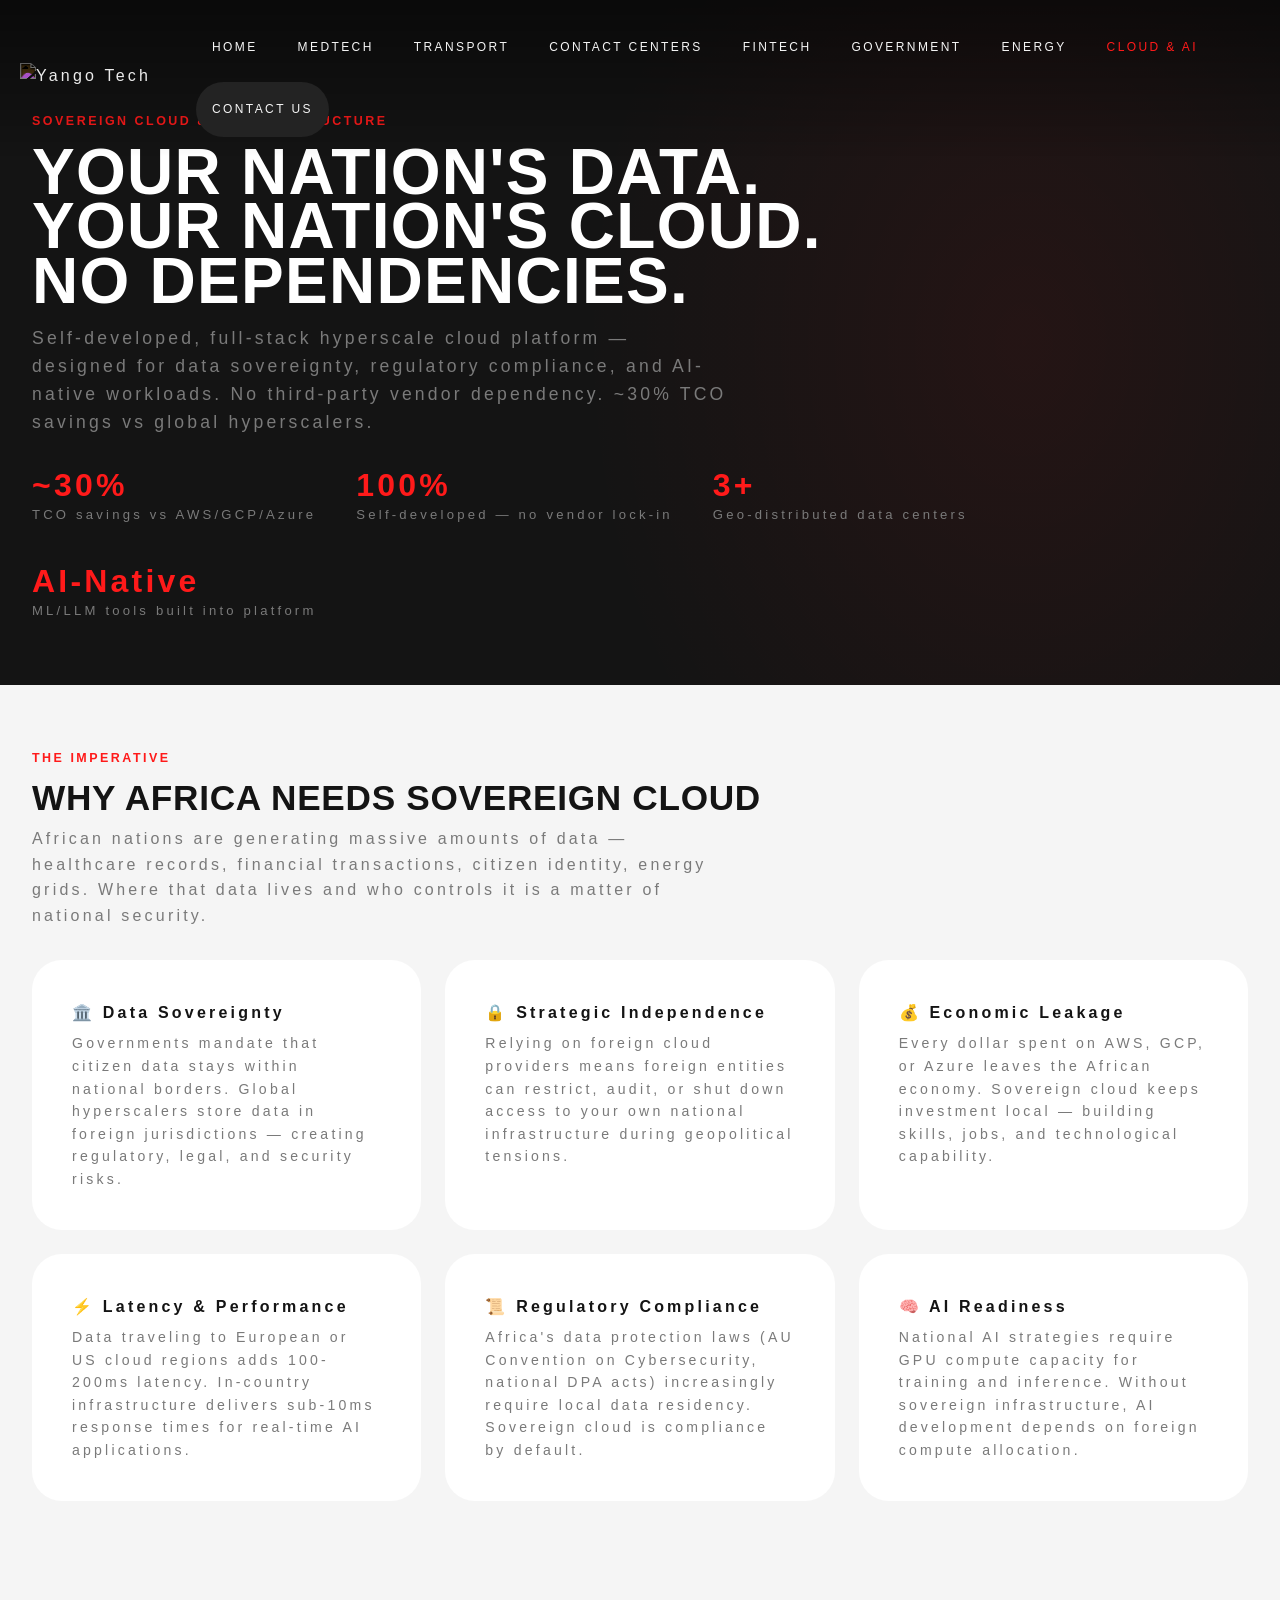
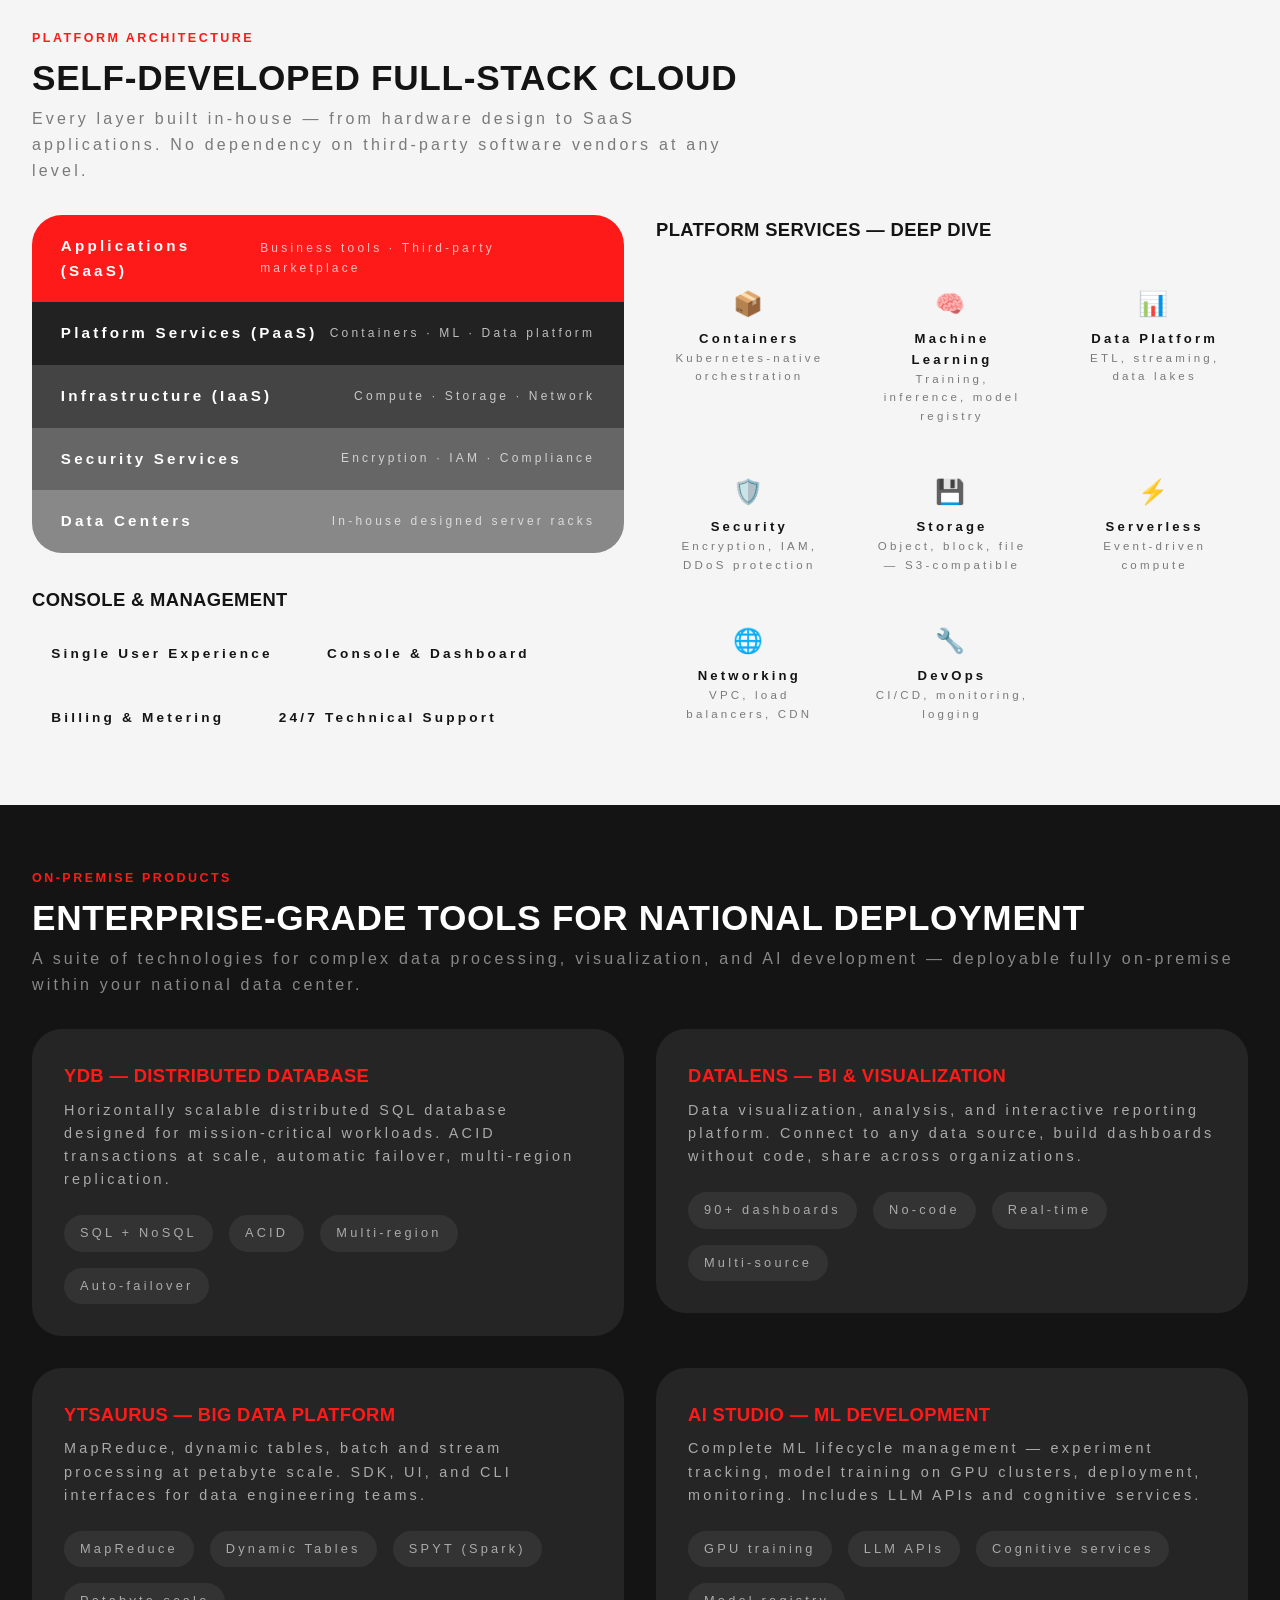
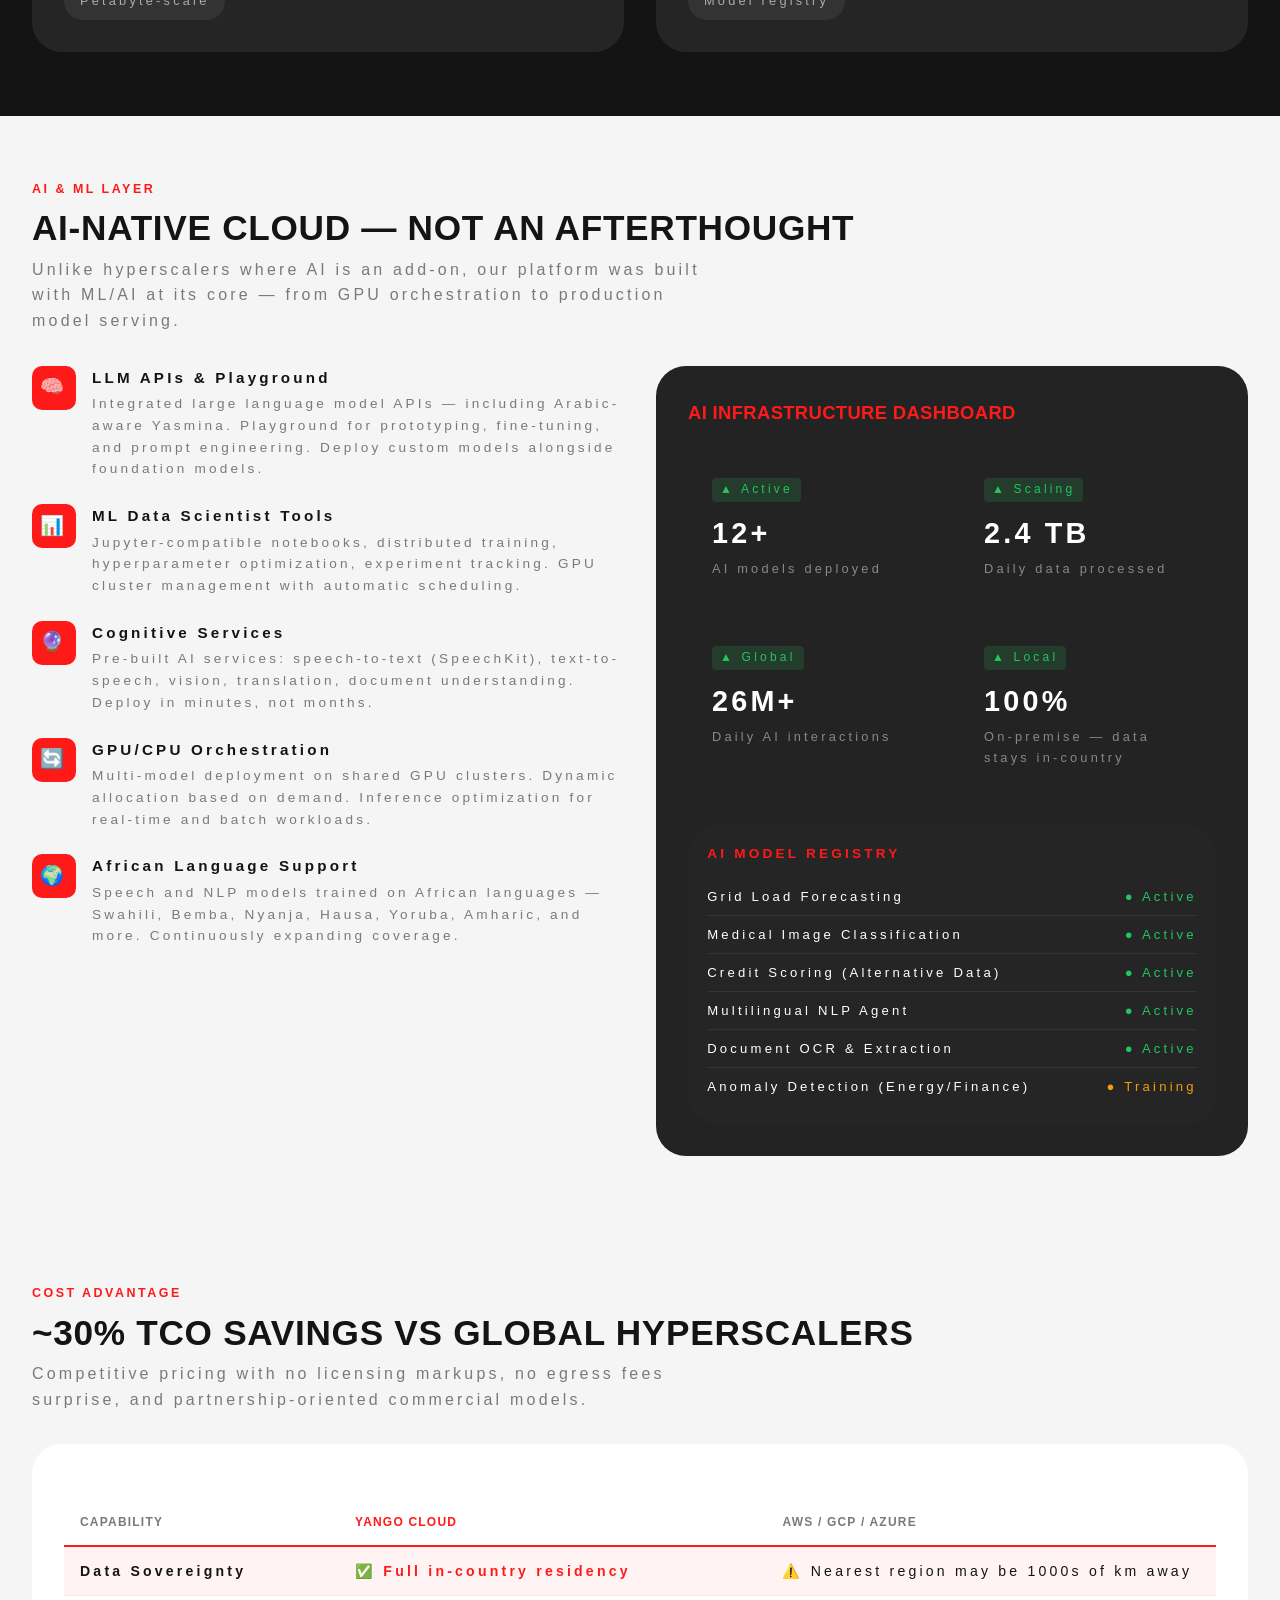
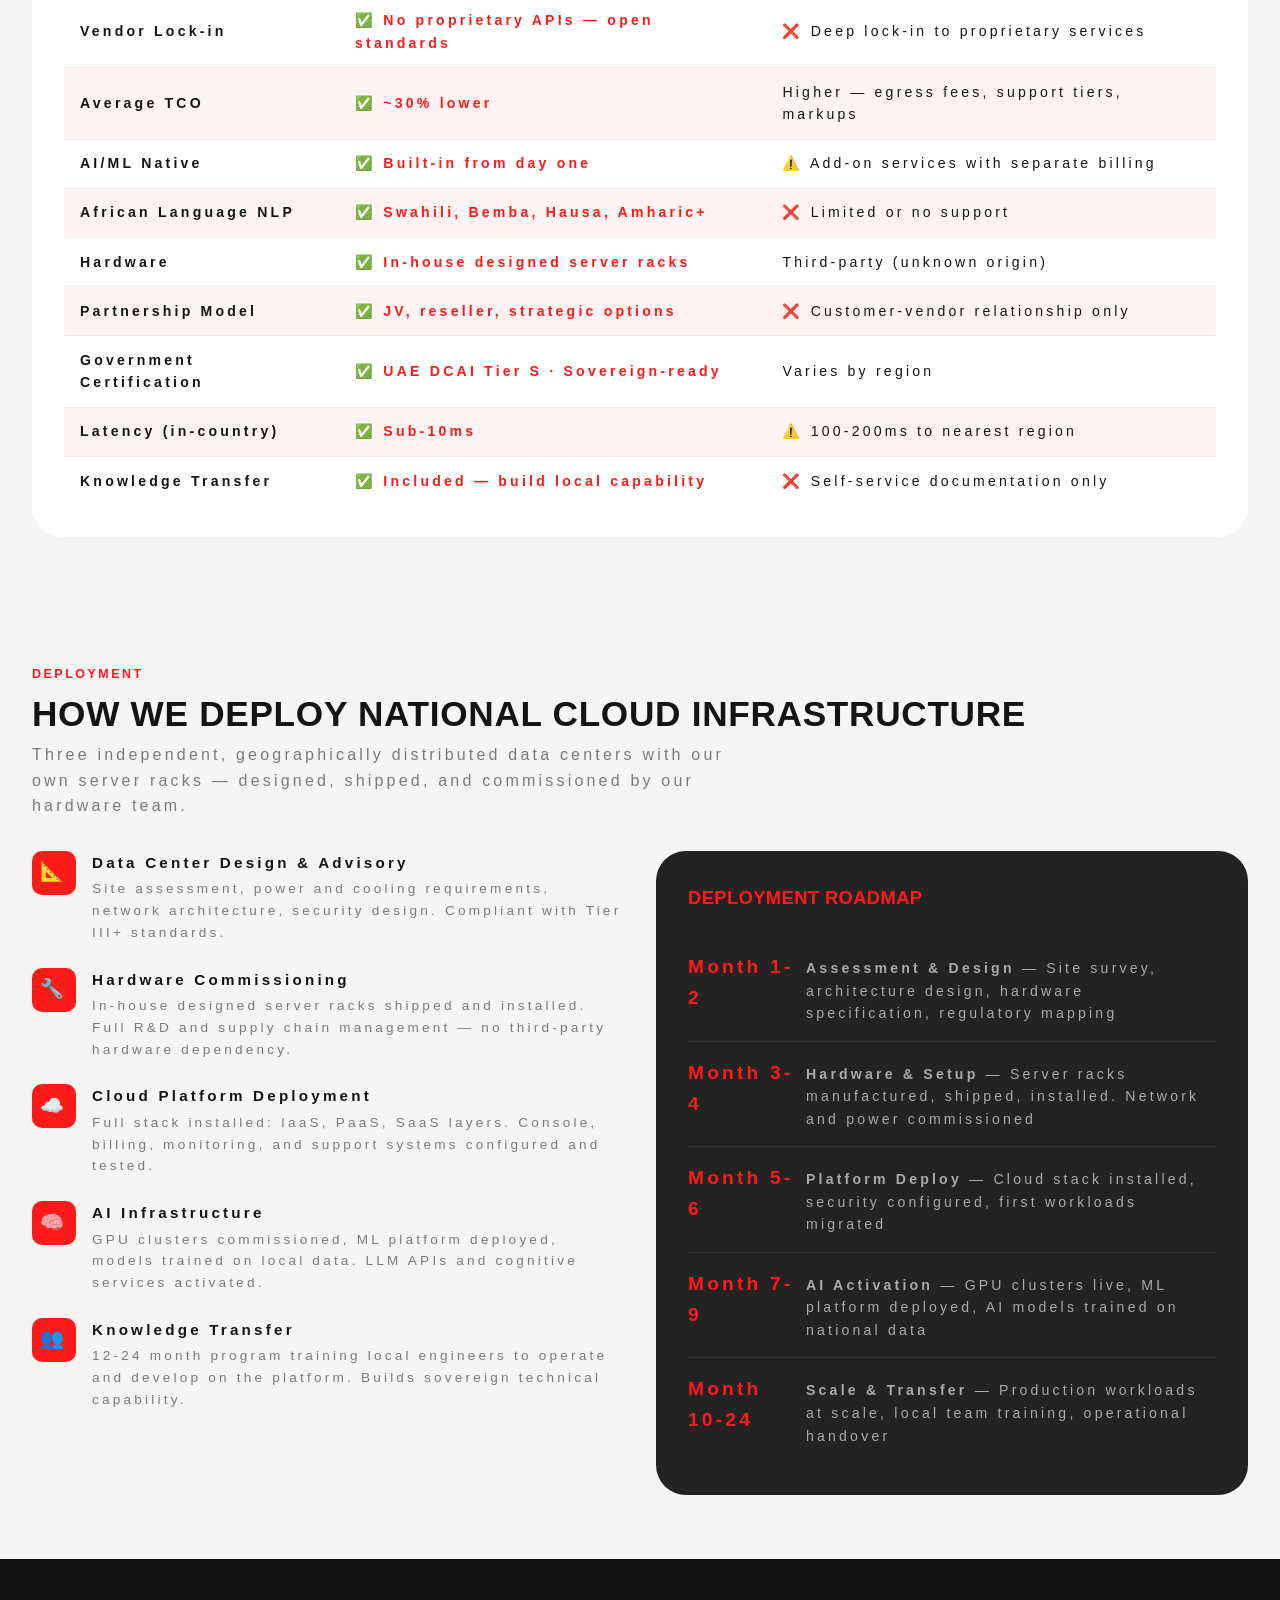
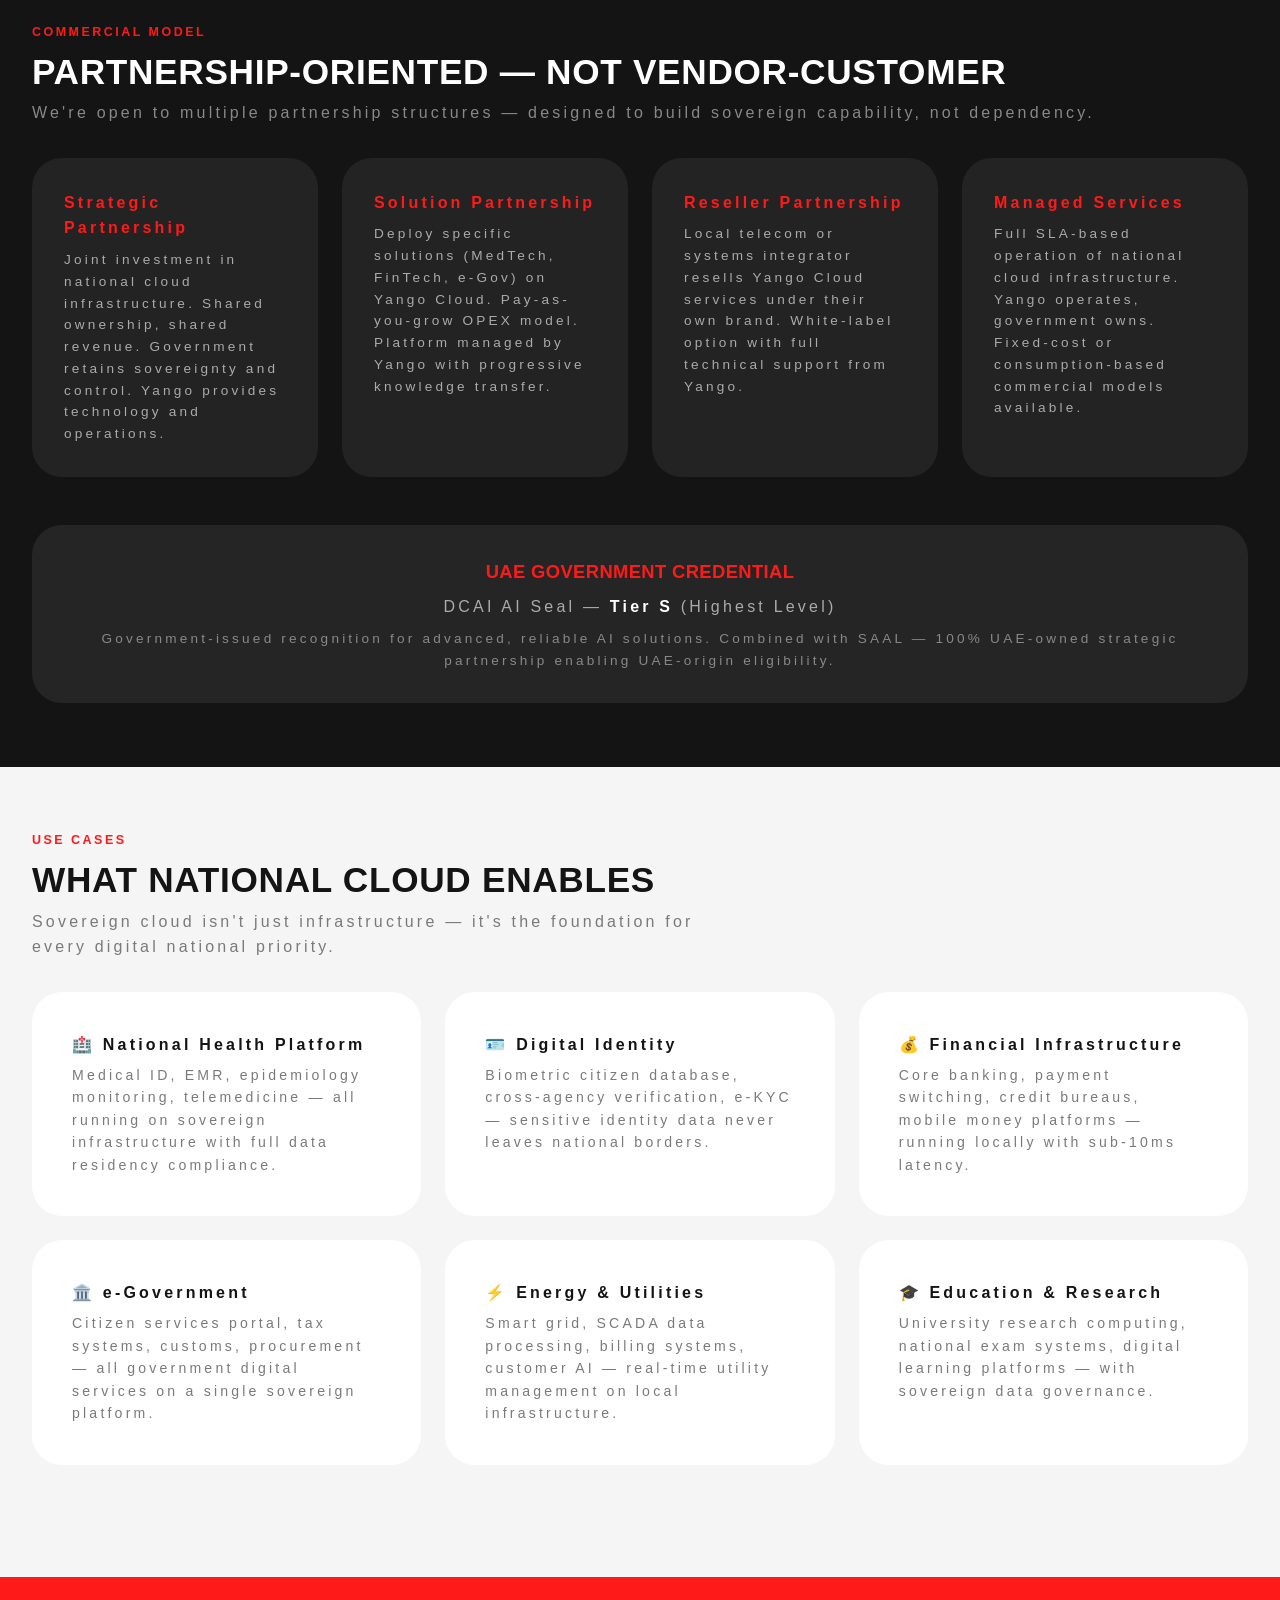
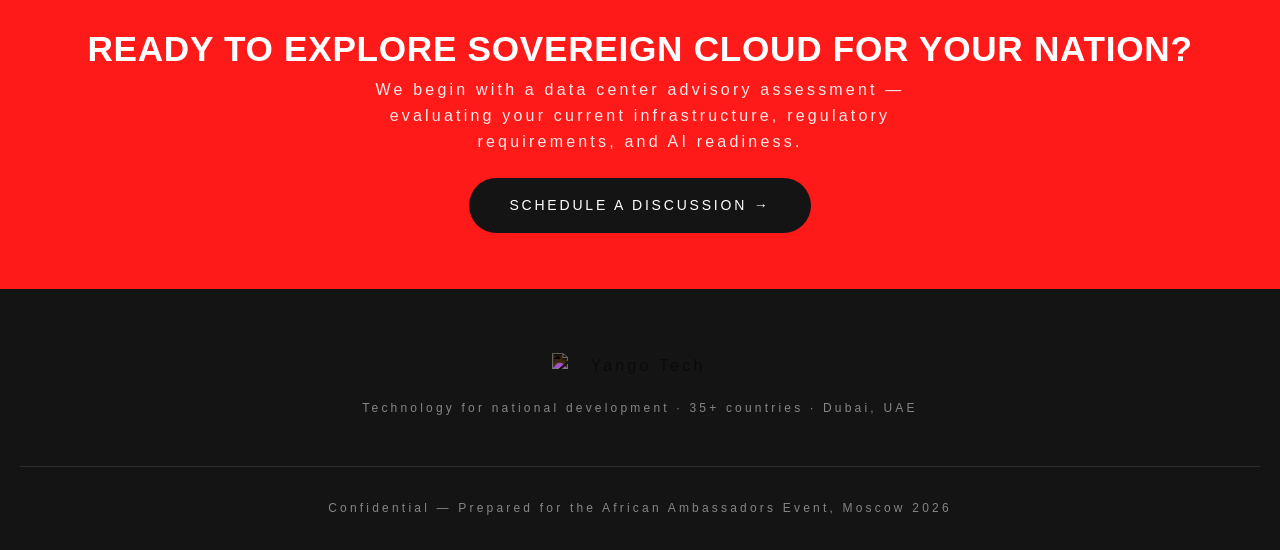
==== commit e87c0c92: "Use sentence case for body text, keep uppercase for headings only Remove text-transform:uppercase fr" ====
--- a/cloud.html
+++ b/cloud.html
@@ -35,7 +35,7 @@
 /* === RESET & BASE === */
 *,*::before,*::after{margin:0;padding:0;box-sizing:border-box}
 html{scroll-behavior:smooth;font-size:16px;-webkit-font-smoothing:antialiased;-moz-osx-font-smoothing:grayscale}
-body{font-family:var(--font-body);font-weight:400;font-size:1rem;line-height:1.6;color:var(--text-primary);background-color:var(--body-color);text-transform:uppercase;letter-spacing:var(--letter-spacing-body);font-variant-numeric:proportional-nums;-webkit-font-smoothing:antialiased}
+body{font-family:var(--font-body);font-weight:400;font-size:1rem;line-height:1.6;color:var(--text-primary);background-color:var(--body-color);letter-spacing:var(--letter-spacing-body);font-variant-numeric:proportional-nums;-webkit-font-smoothing:antialiased}
 ::selection{background:var(--primary-color);color:white}
 a{color:inherit;text-decoration:none;transition:var(--transition-fast)}
 img{max-width:100%;height:auto;display:block}
@@ -71,15 +71,15 @@
 .hero-sub{background:var(--text-primary);min-height:55vh;display:flex;align-items:center;padding:7rem 2rem 4rem;position:relative;overflow:hidden}
 .hero-sub::before{content:'';position:absolute;top:-40%;right:-15%;width:70%;height:180%;background:radial-gradient(ellipse,rgba(255,26,26,.07)0%,transparent 70%);pointer-events:none}
 .hero-sub .inner{position:relative;z-index:1;width:100%}
-.hero-sub h1{font-family:var(--font-headline);font-size:clamp(2.5rem,5vw,4.5rem);font-weight:900;color:white;line-height:85%;letter-spacing:var(--letter-spacing-headline);text-transform:none;max-width:850px;margin-bottom:1rem}
+.hero-sub h1{font-family:var(--font-headline);font-size:clamp(2.5rem,5vw,4.5rem);font-weight:900;color:white;line-height:85%;letter-spacing:var(--letter-spacing-headline);text-transform:uppercase;max-width:850px;margin-bottom:1rem}
 .hero-sub .subtitle{color:var(--text-secondary);font-size:1.1rem;max-width:700px;margin-bottom:2rem}
 .stats-row{display:flex;gap:2.5rem;flex-wrap:wrap}
 .stat .n{font-family:var(--font-headline);font-size:2rem;font-weight:900;color:var(--primary-color);line-height:1}
 .stat .l{color:var(--text-secondary);font-size:.82rem;margin-top:.2rem}
 
 /* === TYPOGRAPHY === */
-h2{font-family:var(--font-headline);font-size:clamp(1.5rem,3.5vw,2.2rem);font-weight:900;line-height:90%;letter-spacing:var(--letter-spacing-headline);text-transform:none;margin-bottom:.8rem}
-h3{font-family:var(--font-headline);font-size:1.15rem;font-weight:900;letter-spacing:var(--letter-spacing-headline);text-transform:none;margin-bottom:.5rem}
+h2{font-family:var(--font-headline);font-size:clamp(1.5rem,3.5vw,2.2rem);font-weight:900;line-height:90%;letter-spacing:var(--letter-spacing-headline);text-transform:uppercase;margin-bottom:.8rem}
+h3{font-family:var(--font-headline);font-size:1.15rem;font-weight:900;letter-spacing:var(--letter-spacing-headline);text-transform:uppercase;margin-bottom:.5rem}
 
 /* === GRIDS === */
 .grid2{display:grid;grid-template-columns:1fr 1fr;gap:2rem;align-items:start}
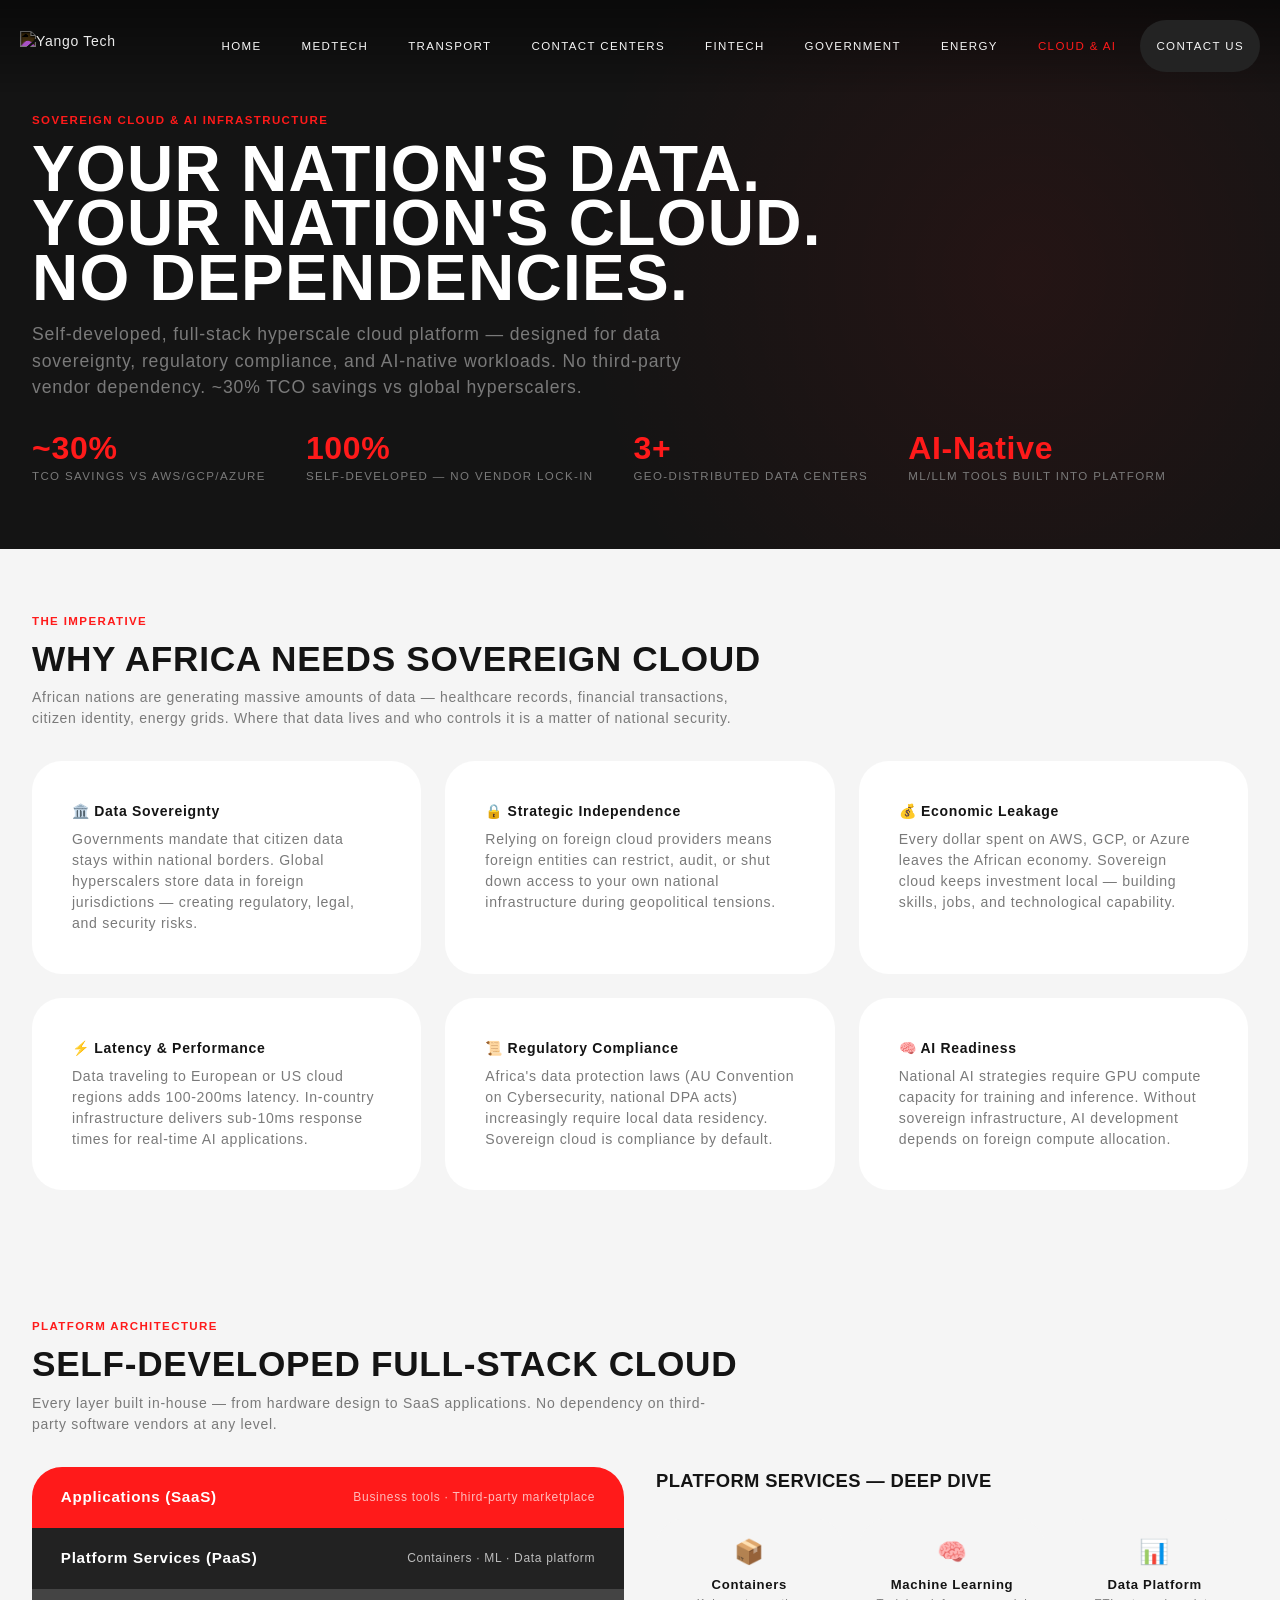
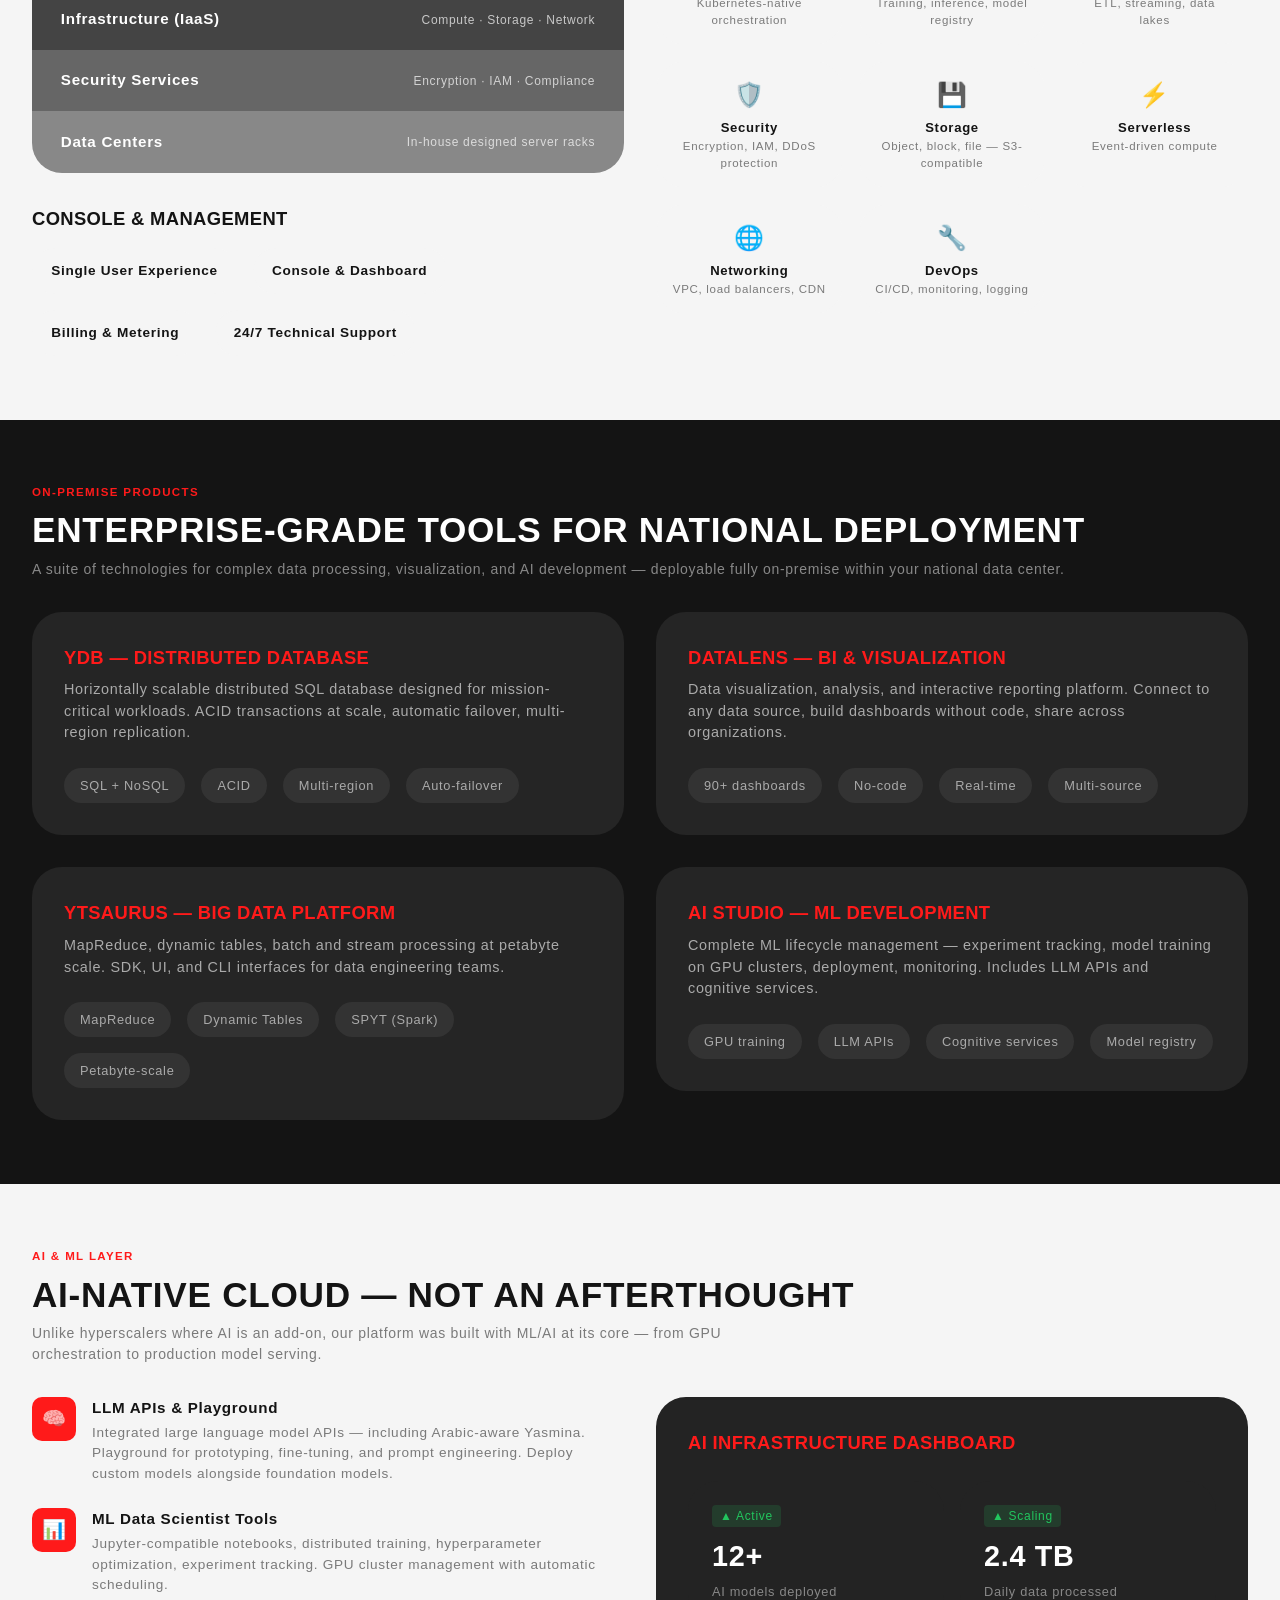
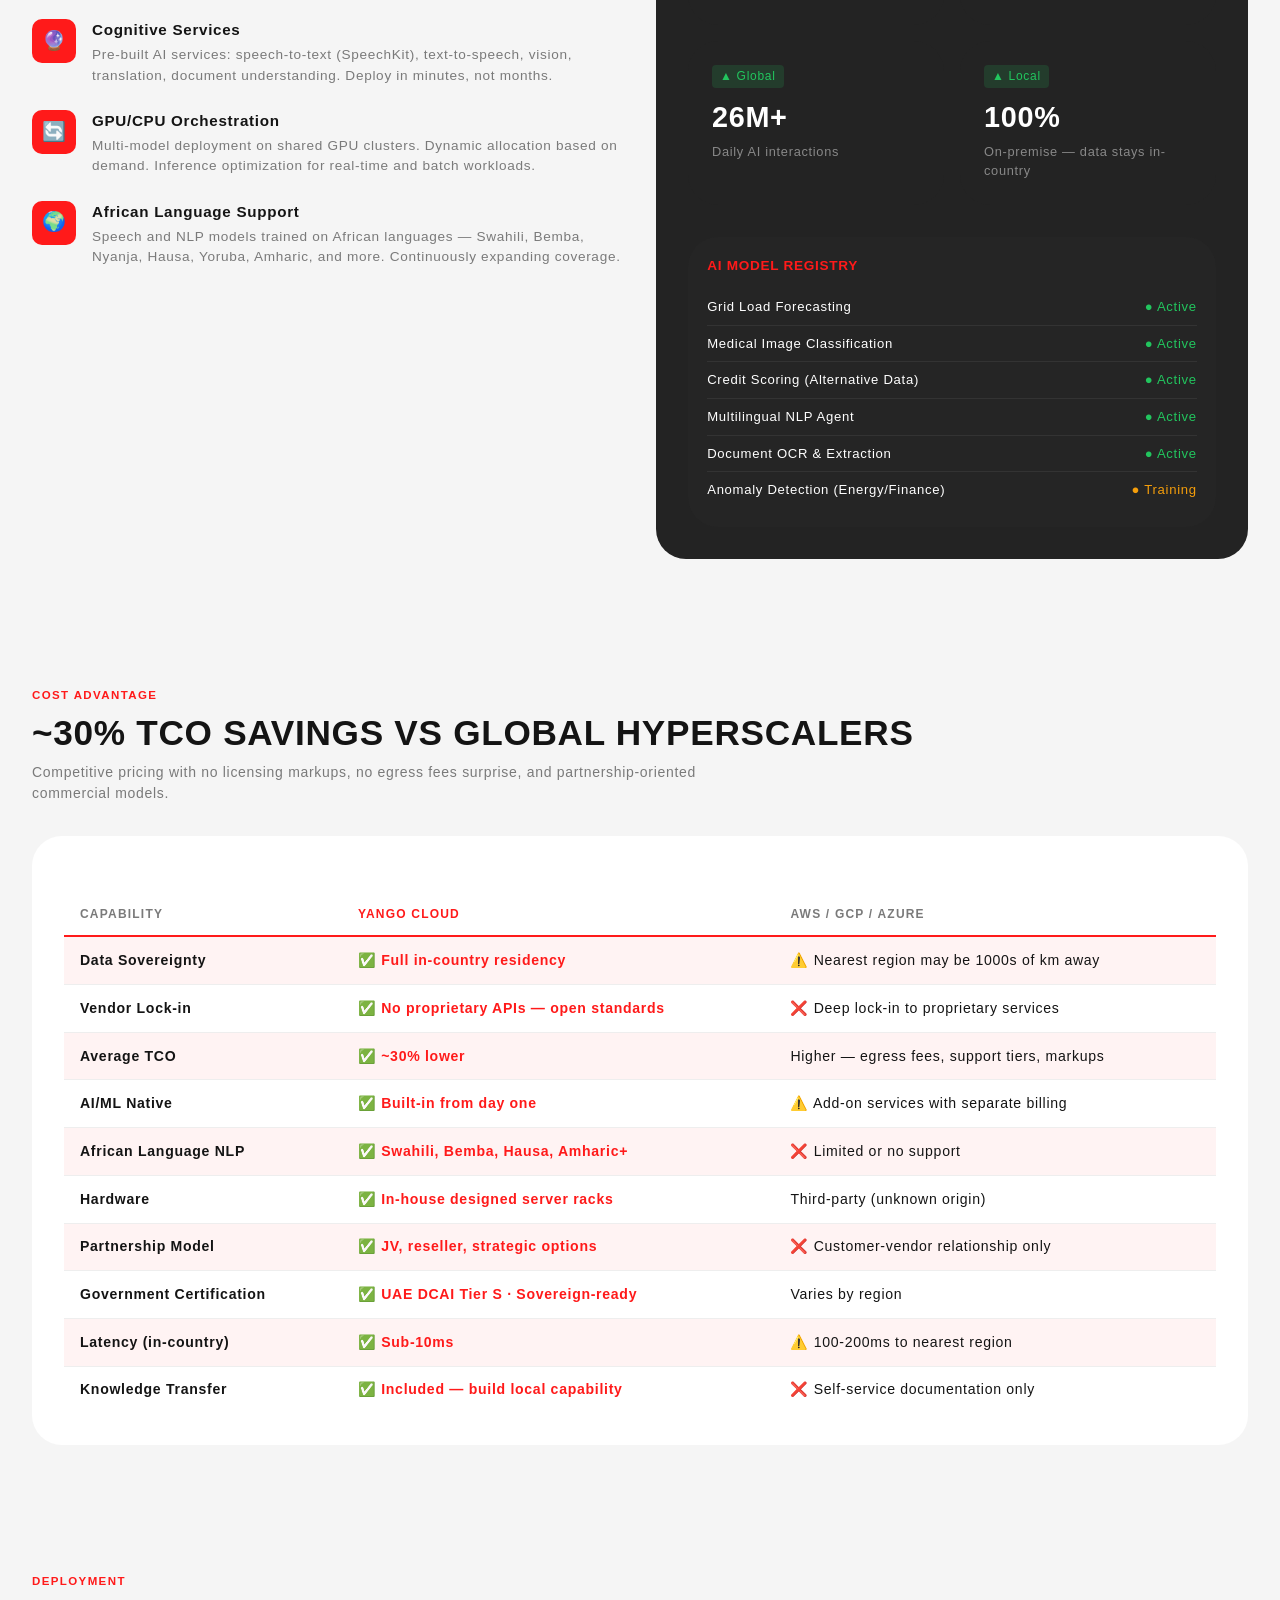
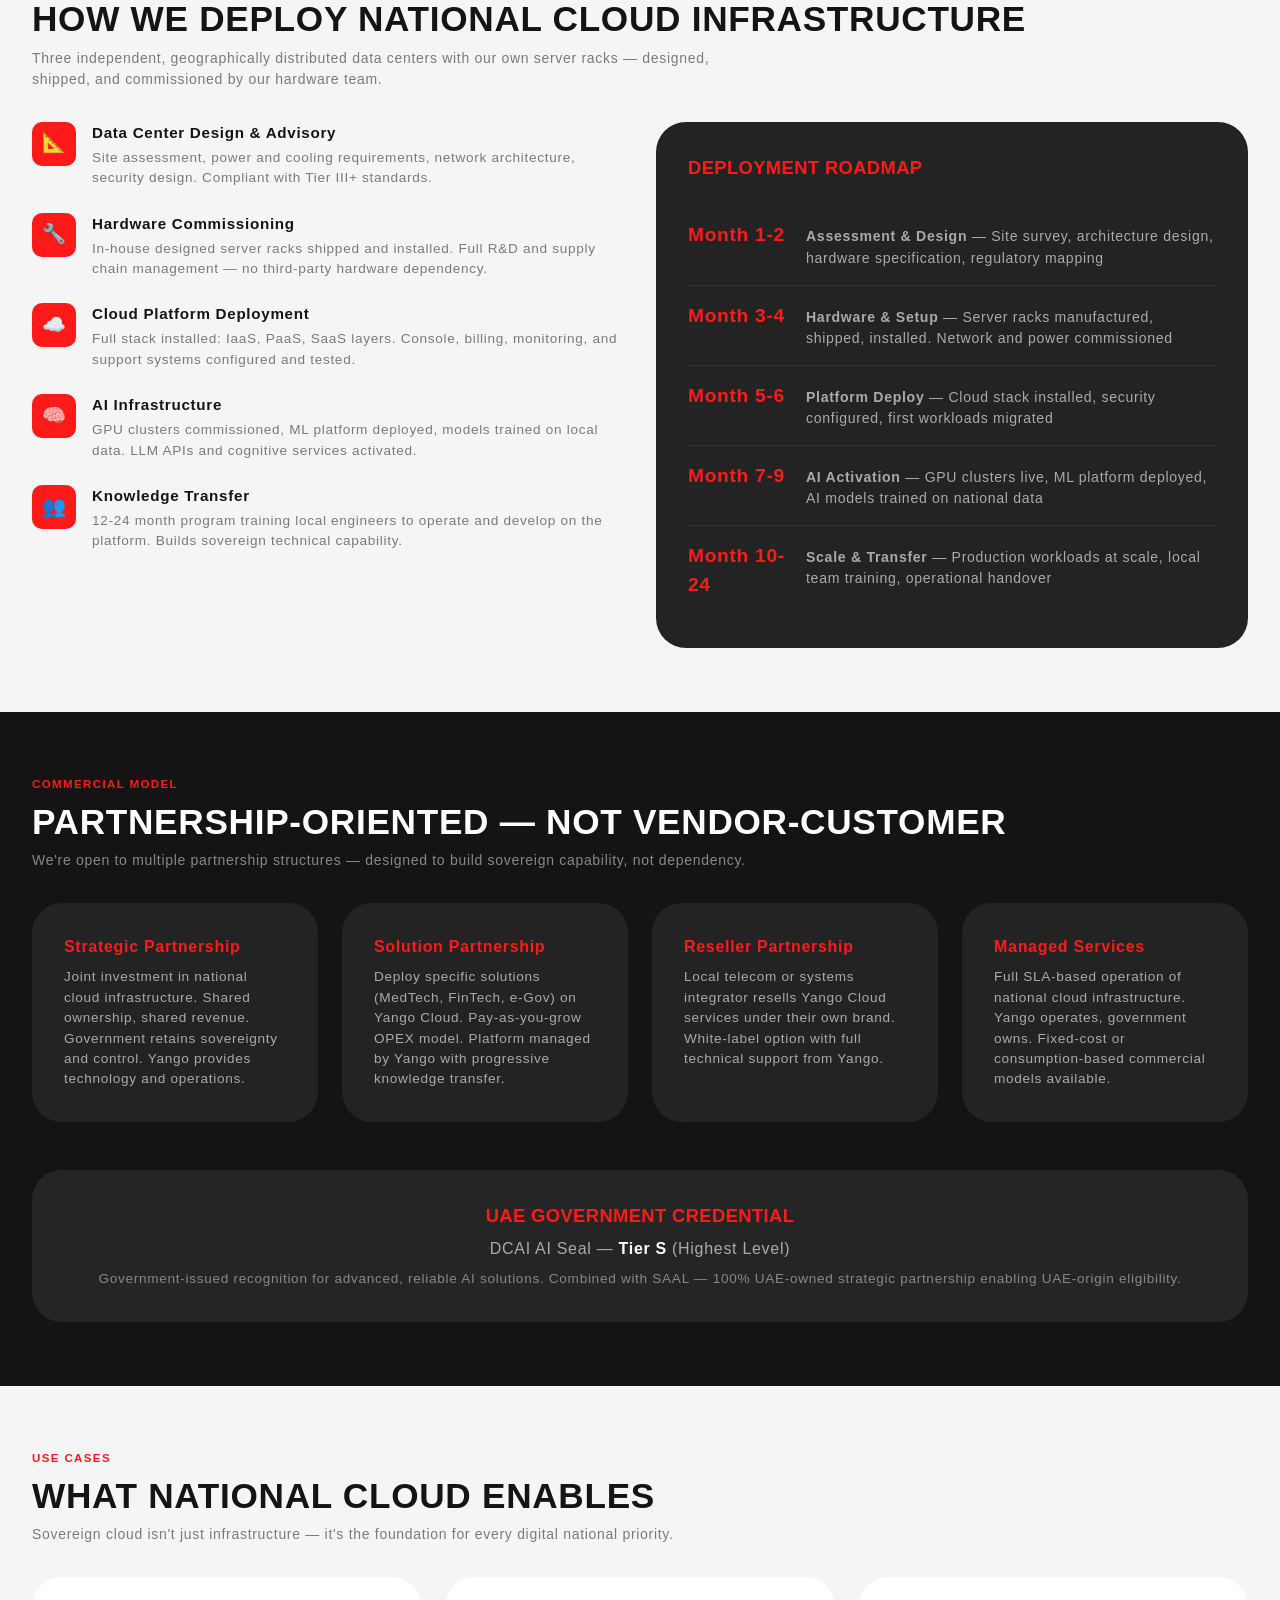
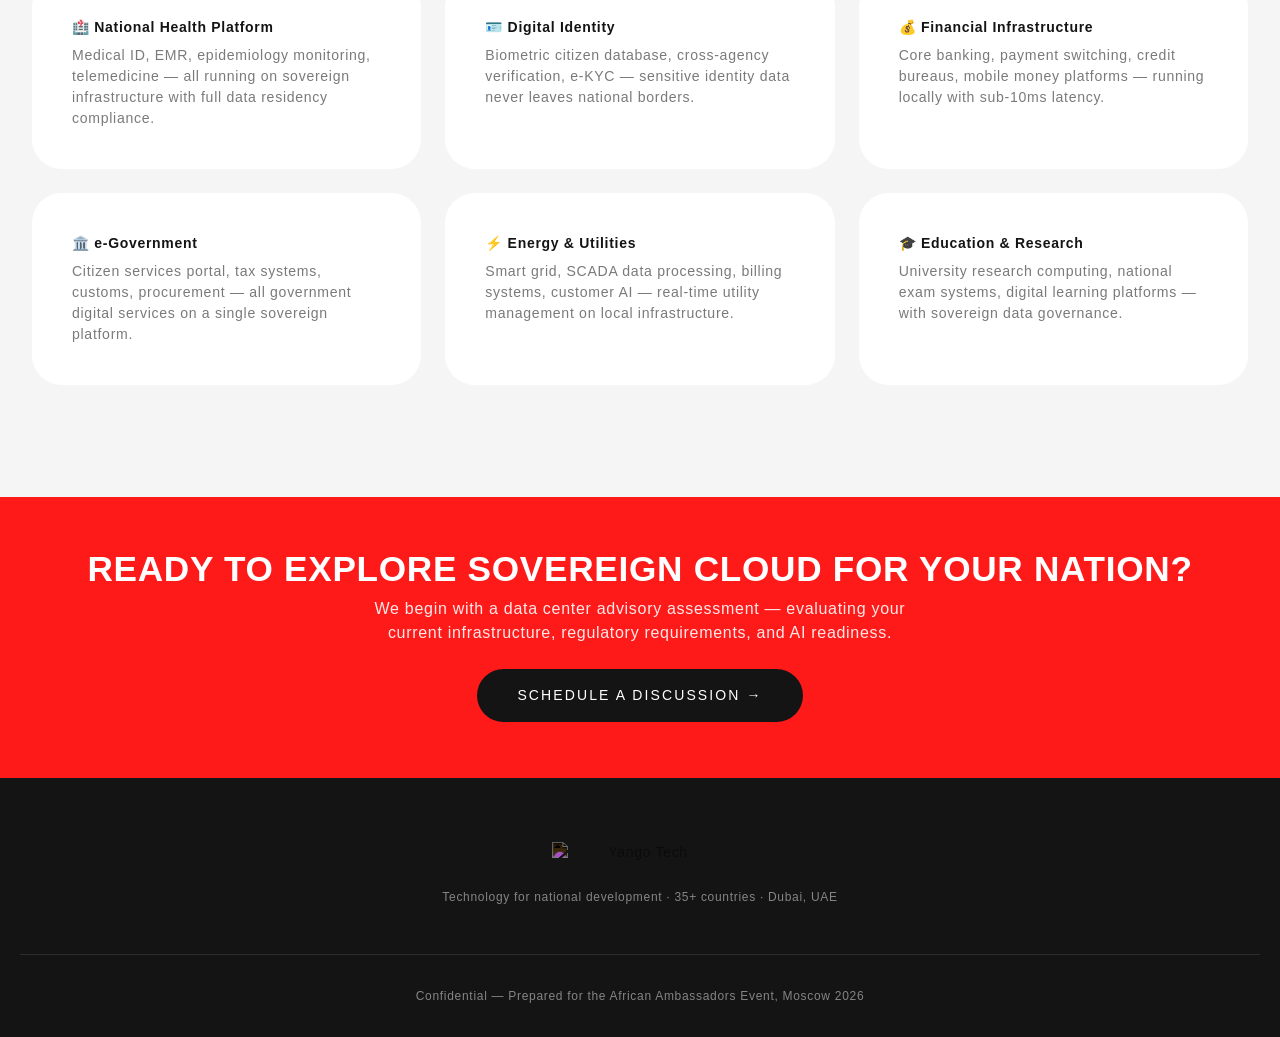
==== commit bcda3782: "Apply updated Yango Tech style: fix letter-spacing and font sizes - Change --letter-spacing-body fro" ====
--- a/cloud.html
+++ b/cloud.html
@@ -25,7 +25,8 @@
   --border-color:rgba(196,196,196,1);
   --font-headline:"Yango Headline",Helvetica,Arial,sans-serif;
   --font-body:"Yango Group Text","YS Text",Helvetica,Arial,sans-serif;
-  --letter-spacing-body:0.2em;--letter-spacing-headline:calc(1em/50);
+  --letter-spacing-body:0.05em;--letter-spacing-headline:calc(1em/50);
+  --letter-spacing-ui:0.12em;--letter-spacing-cta:0.15em;
   --radius-card:1.875rem;--radius-btn:2rem;--radius-pill:2rem;
   --transition-fast:0.2s ease-in-out;--transition-image:1.2s ease-in-out;
   --max-w:116rem;--yt-padding:1.87rem
@@ -35,7 +36,7 @@
 /* === RESET & BASE === */
 *,*::before,*::after{margin:0;padding:0;box-sizing:border-box}
 html{scroll-behavior:smooth;font-size:16px;-webkit-font-smoothing:antialiased;-moz-osx-font-smoothing:grayscale}
-body{font-family:var(--font-body);font-weight:400;font-size:1rem;line-height:1.6;color:var(--text-primary);background-color:var(--body-color);letter-spacing:var(--letter-spacing-body);font-variant-numeric:proportional-nums;-webkit-font-smoothing:antialiased}
+body{font-family:var(--font-body);font-weight:400;font-size:0.875rem;line-height:1.5;color:var(--text-primary);background-color:var(--body-color);letter-spacing:var(--letter-spacing-body);font-variant-numeric:proportional-nums;-webkit-font-smoothing:antialiased;text-transform:none}
 ::selection{background:var(--primary-color);color:white}
 a{color:inherit;text-decoration:none;transition:var(--transition-fast)}
 img{max-width:100%;height:auto;display:block}
@@ -46,17 +47,17 @@
 .nav-inner{max-width:var(--max-w);margin:0 auto;display:flex;align-items:center;justify-content:space-between}
 .logo img{height:30px;width:auto;filter:invert(1)}
 .nav-links{display:flex;gap:0.5rem;flex-wrap:wrap;align-items:center}
-.nav-links a{padding:1.1rem 1rem;font-size:0.75rem;font-weight:500;letter-spacing:var(--letter-spacing-body);text-transform:uppercase;color:var(--text-on-dark);text-decoration:none;transition:var(--transition-fast)}
+.nav-links a{padding:1.1rem 1rem;font-size:0.72rem;font-weight:500;letter-spacing:var(--letter-spacing-ui);text-transform:uppercase;color:var(--text-on-dark);text-decoration:none;transition:var(--transition-fast)}
 .nav-links:hover a:not(:hover){opacity:0.4}
 .nav-links a:hover{color:var(--primary-color)}
 .nav-links a.active{color:var(--primary-color)}
-.nav-cta{display:inline-flex;align-items:center;justify-content:center;padding:0.75rem 1.5rem;background:var(--surface-dark);color:var(--text-on-dark);border:none;border-radius:var(--radius-btn);font-family:var(--font-body);font-weight:500;font-size:0.75rem;letter-spacing:var(--letter-spacing-body);text-transform:uppercase;text-decoration:none;cursor:pointer;transition:var(--transition-fast)}
+.nav-cta{display:inline-flex;align-items:center;justify-content:center;padding:0.75rem 1.5rem;background:var(--surface-dark);color:var(--text-on-dark);border:none;border-radius:var(--radius-btn);font-family:var(--font-body);font-weight:500;font-size:0.72rem;letter-spacing:var(--letter-spacing-cta);text-transform:uppercase;text-decoration:none;cursor:pointer;transition:var(--transition-fast)}
 .nav-cta:hover{background:var(--primary-color);color:white}
 .hamburger{display:none;background:none;border:none;cursor:pointer;padding:.5rem}
 .hamburger span{display:block;width:22px;height:2px;background:var(--text-on-dark);margin:5px 0;transition:all .3s}
 .mobile-menu{display:none;position:fixed;top:70px;left:0;right:0;background:rgba(20,20,20,.98);backdrop-filter:blur(12px);padding:1.5rem 2rem;flex-direction:column;gap:1rem;border-bottom:1px solid rgba(255,255,255,0.1);z-index:99}
 .mobile-menu.open{display:flex}
-.mobile-menu a{color:var(--text-on-dark);text-decoration:none;font-size:0.75rem;font-weight:500;padding:.5rem 0;letter-spacing:var(--letter-spacing-body);text-transform:uppercase}
+.mobile-menu a{color:var(--text-on-dark);text-decoration:none;font-size:0.72rem;font-weight:500;padding:.5rem 0;letter-spacing:var(--letter-spacing-ui);text-transform:uppercase}
 .mobile-menu a:hover{color:var(--primary-color)}
 .mobile-menu a.active{color:var(--primary-color)}
 
@@ -65,17 +66,17 @@
 .nav-back:hover{color:white}
 section{padding:4rem 2rem}
 .inner{max-width:var(--max-w);margin:0 auto}
-.tag{color:var(--primary-color);font-size:.78rem;font-weight:700;letter-spacing:.2em;text-transform:uppercase;margin-bottom:.8rem}
+.tag{color:var(--primary-color);font-size:0.72rem;font-weight:700;letter-spacing:var(--letter-spacing-ui);text-transform:uppercase;margin-bottom:.8rem}
 
 /* === HERO === */
 .hero-sub{background:var(--text-primary);min-height:55vh;display:flex;align-items:center;padding:7rem 2rem 4rem;position:relative;overflow:hidden}
 .hero-sub::before{content:'';position:absolute;top:-40%;right:-15%;width:70%;height:180%;background:radial-gradient(ellipse,rgba(255,26,26,.07)0%,transparent 70%);pointer-events:none}
 .hero-sub .inner{position:relative;z-index:1;width:100%}
 .hero-sub h1{font-family:var(--font-headline);font-size:clamp(2.5rem,5vw,4.5rem);font-weight:900;color:white;line-height:85%;letter-spacing:var(--letter-spacing-headline);text-transform:uppercase;max-width:850px;margin-bottom:1rem}
-.hero-sub .subtitle{color:var(--text-secondary);font-size:1.1rem;max-width:700px;margin-bottom:2rem}
+.hero-sub .subtitle{color:var(--text-secondary);font-size:1.1rem;max-width:700px;margin-bottom:2rem;letter-spacing:var(--letter-spacing-body);text-transform:none}
 .stats-row{display:flex;gap:2.5rem;flex-wrap:wrap}
 .stat .n{font-family:var(--font-headline);font-size:2rem;font-weight:900;color:var(--primary-color);line-height:1}
-.stat .l{color:var(--text-secondary);font-size:.82rem;margin-top:.2rem}
+.stat .l{color:var(--text-secondary);font-size:0.72rem;margin-top:.2rem;text-transform:uppercase;letter-spacing:var(--letter-spacing-ui)}
 
 /* === TYPOGRAPHY === */
 h2{font-family:var(--font-headline);font-size:clamp(1.5rem,3.5vw,2.2rem);font-weight:900;line-height:90%;letter-spacing:var(--letter-spacing-headline);text-transform:uppercase;margin-bottom:.8rem}
@@ -110,7 +111,7 @@
 .cta-bar{background:var(--primary-color);color:white;text-align:center;padding:3.5rem 2rem;margin-top:3rem}
 .cta-bar h2{color:white;margin-bottom:.8rem}
 .cta-bar p{max-width:550px;margin:0 auto 1.5rem;opacity:.9;font-size:1rem}
-.cta-btn{display:inline-flex;align-items:center;justify-content:center;background:var(--text-primary);color:white;padding:1rem 2.5rem;border-radius:var(--radius-btn);text-decoration:none;font-family:var(--font-body);font-weight:500;font-size:0.875rem;letter-spacing:var(--letter-spacing-body);text-transform:uppercase;transition:var(--transition-fast)}
+.cta-btn{display:inline-flex;align-items:center;justify-content:center;background:var(--text-primary);color:white;padding:1rem 2.5rem;border-radius:var(--radius-btn);text-decoration:none;font-family:var(--font-body);font-weight:500;font-size:0.875rem;letter-spacing:var(--letter-spacing-cta);text-transform:uppercase;transition:var(--transition-fast)}
 .cta-btn:hover{background:#000;color:white}
 
 /* === DASHBOARD === */
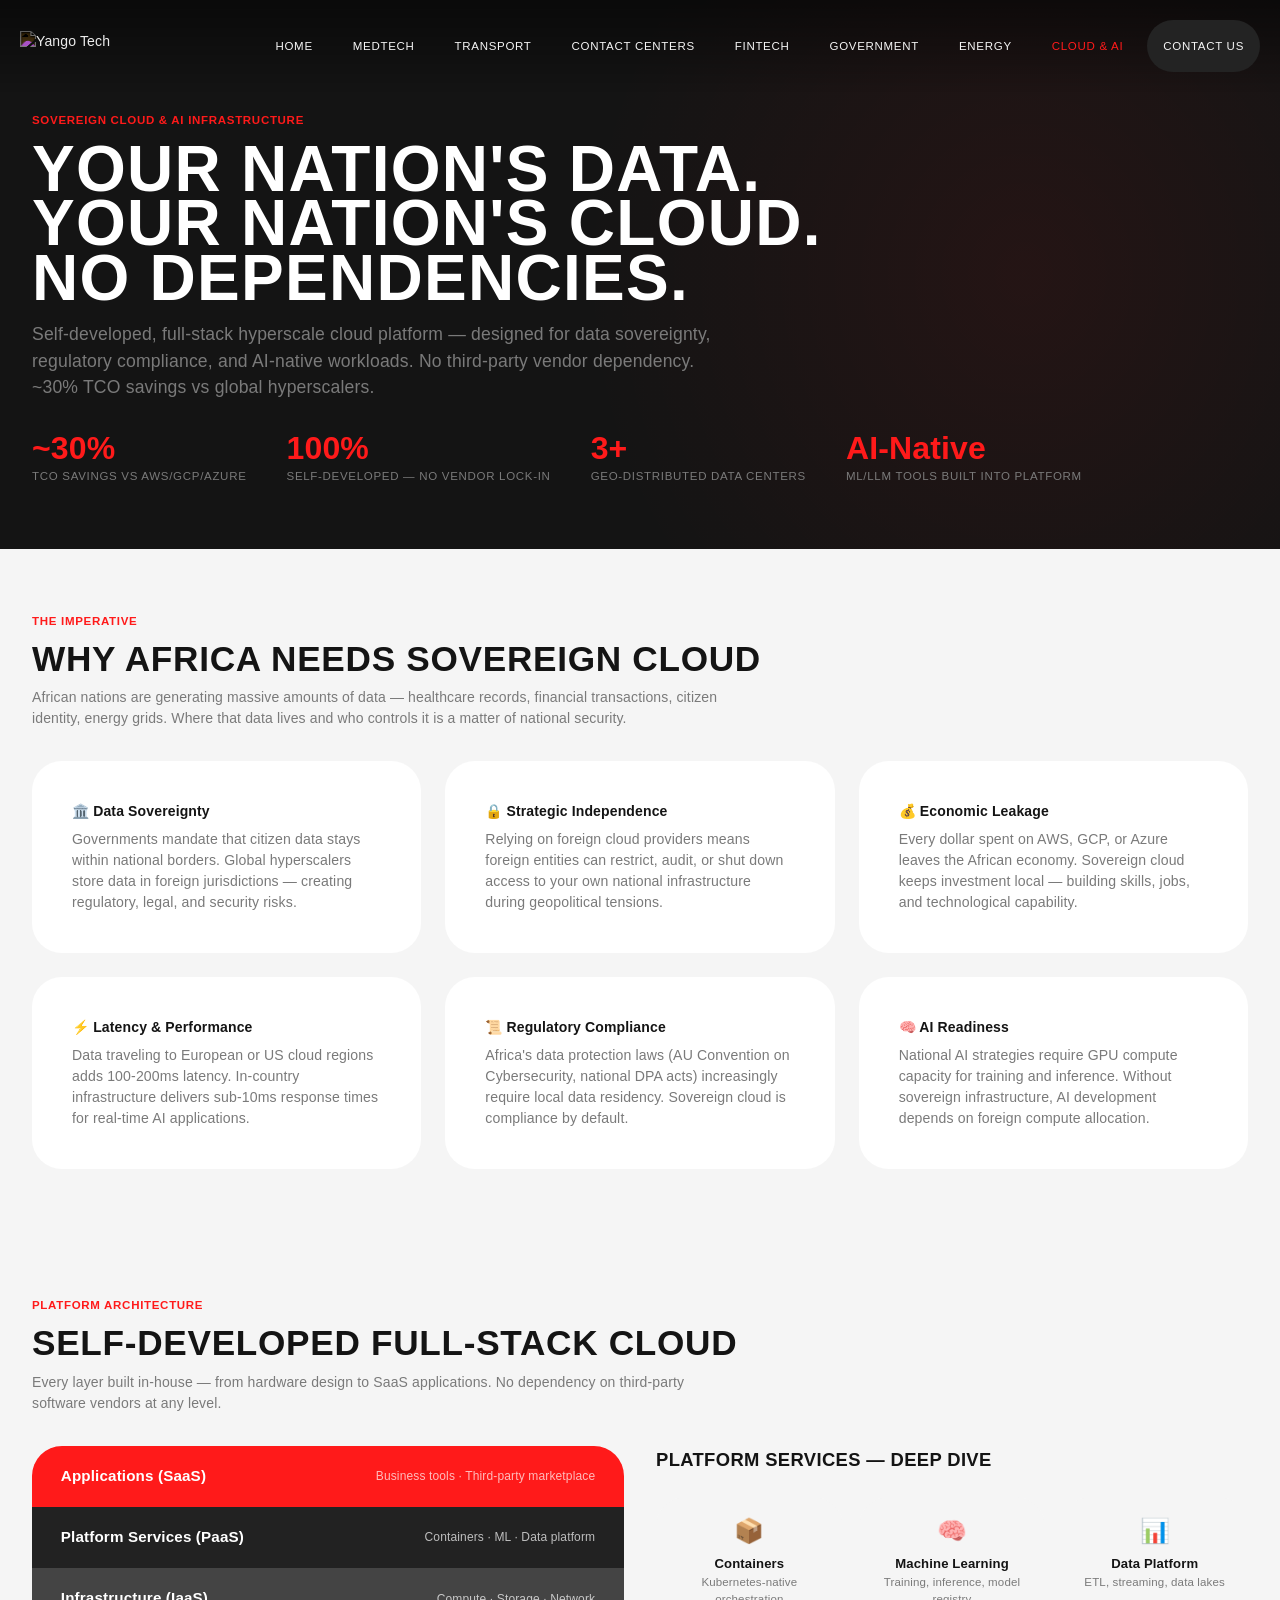
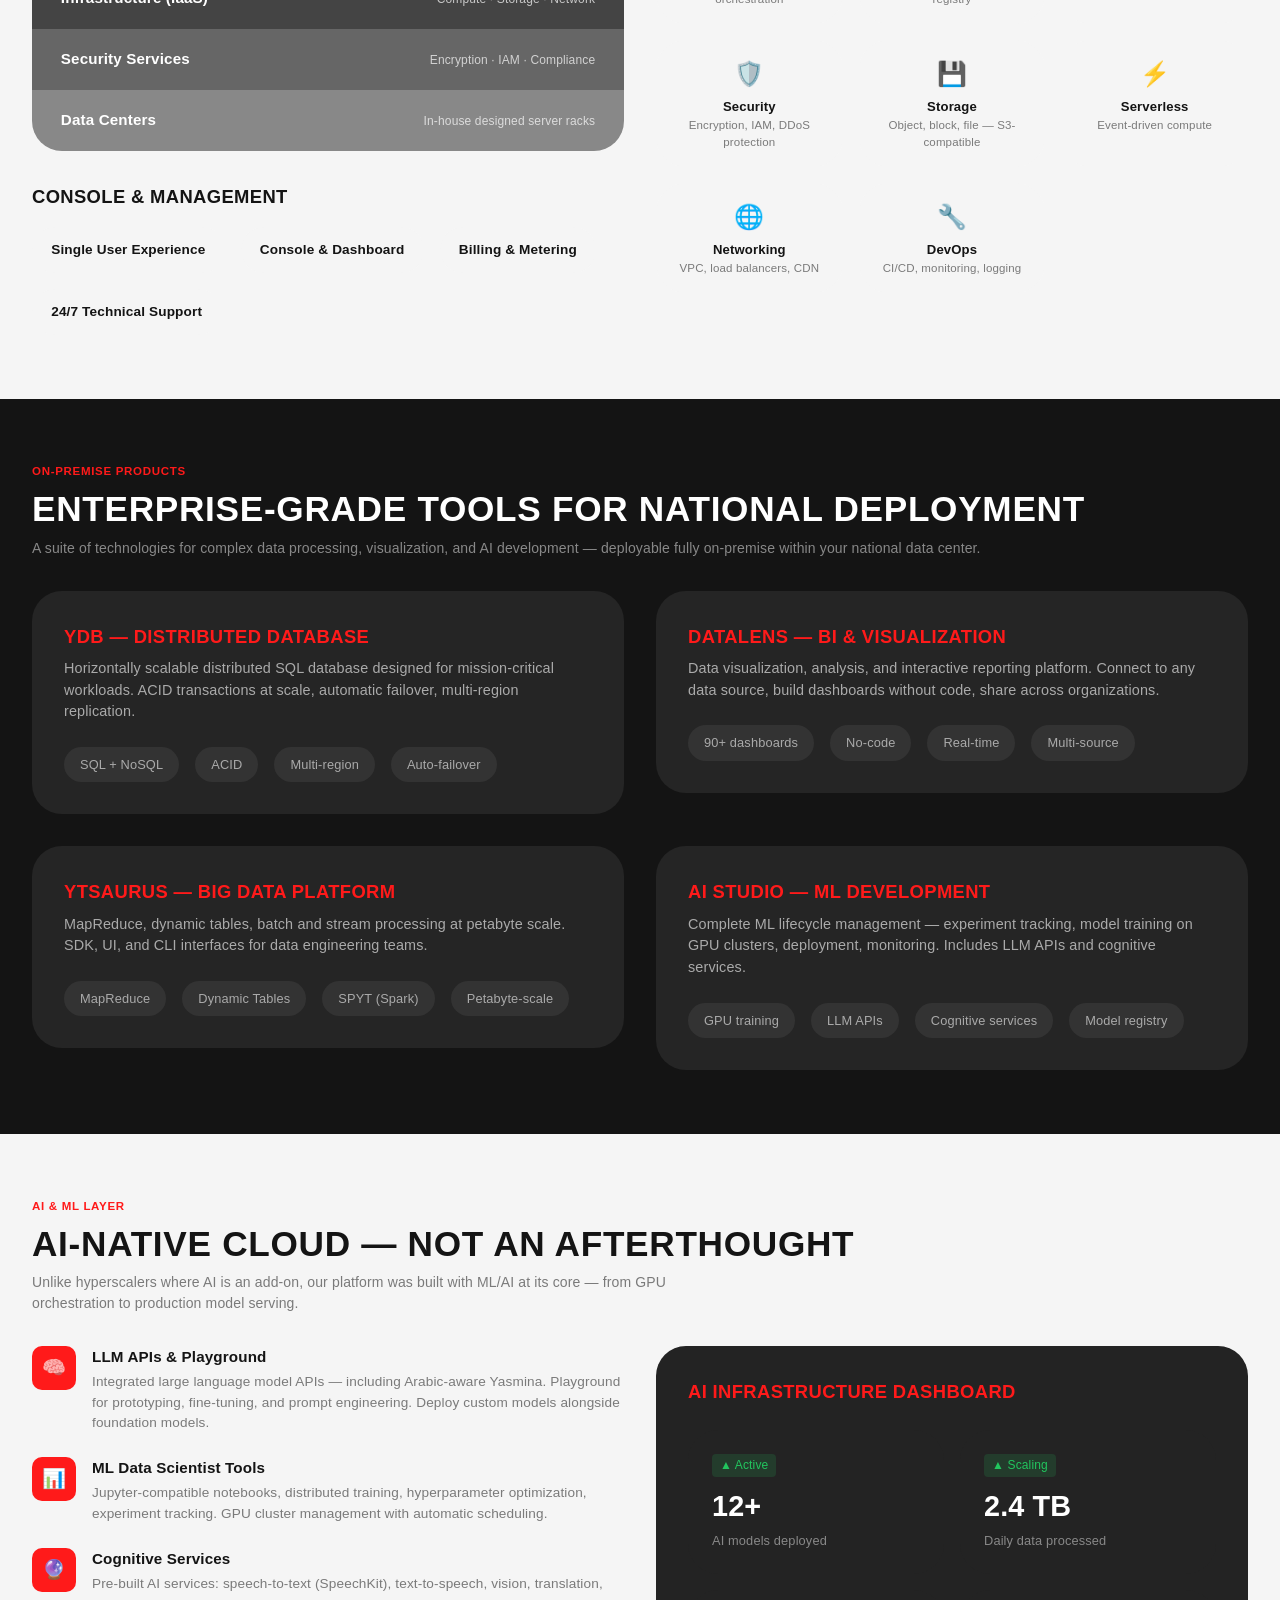
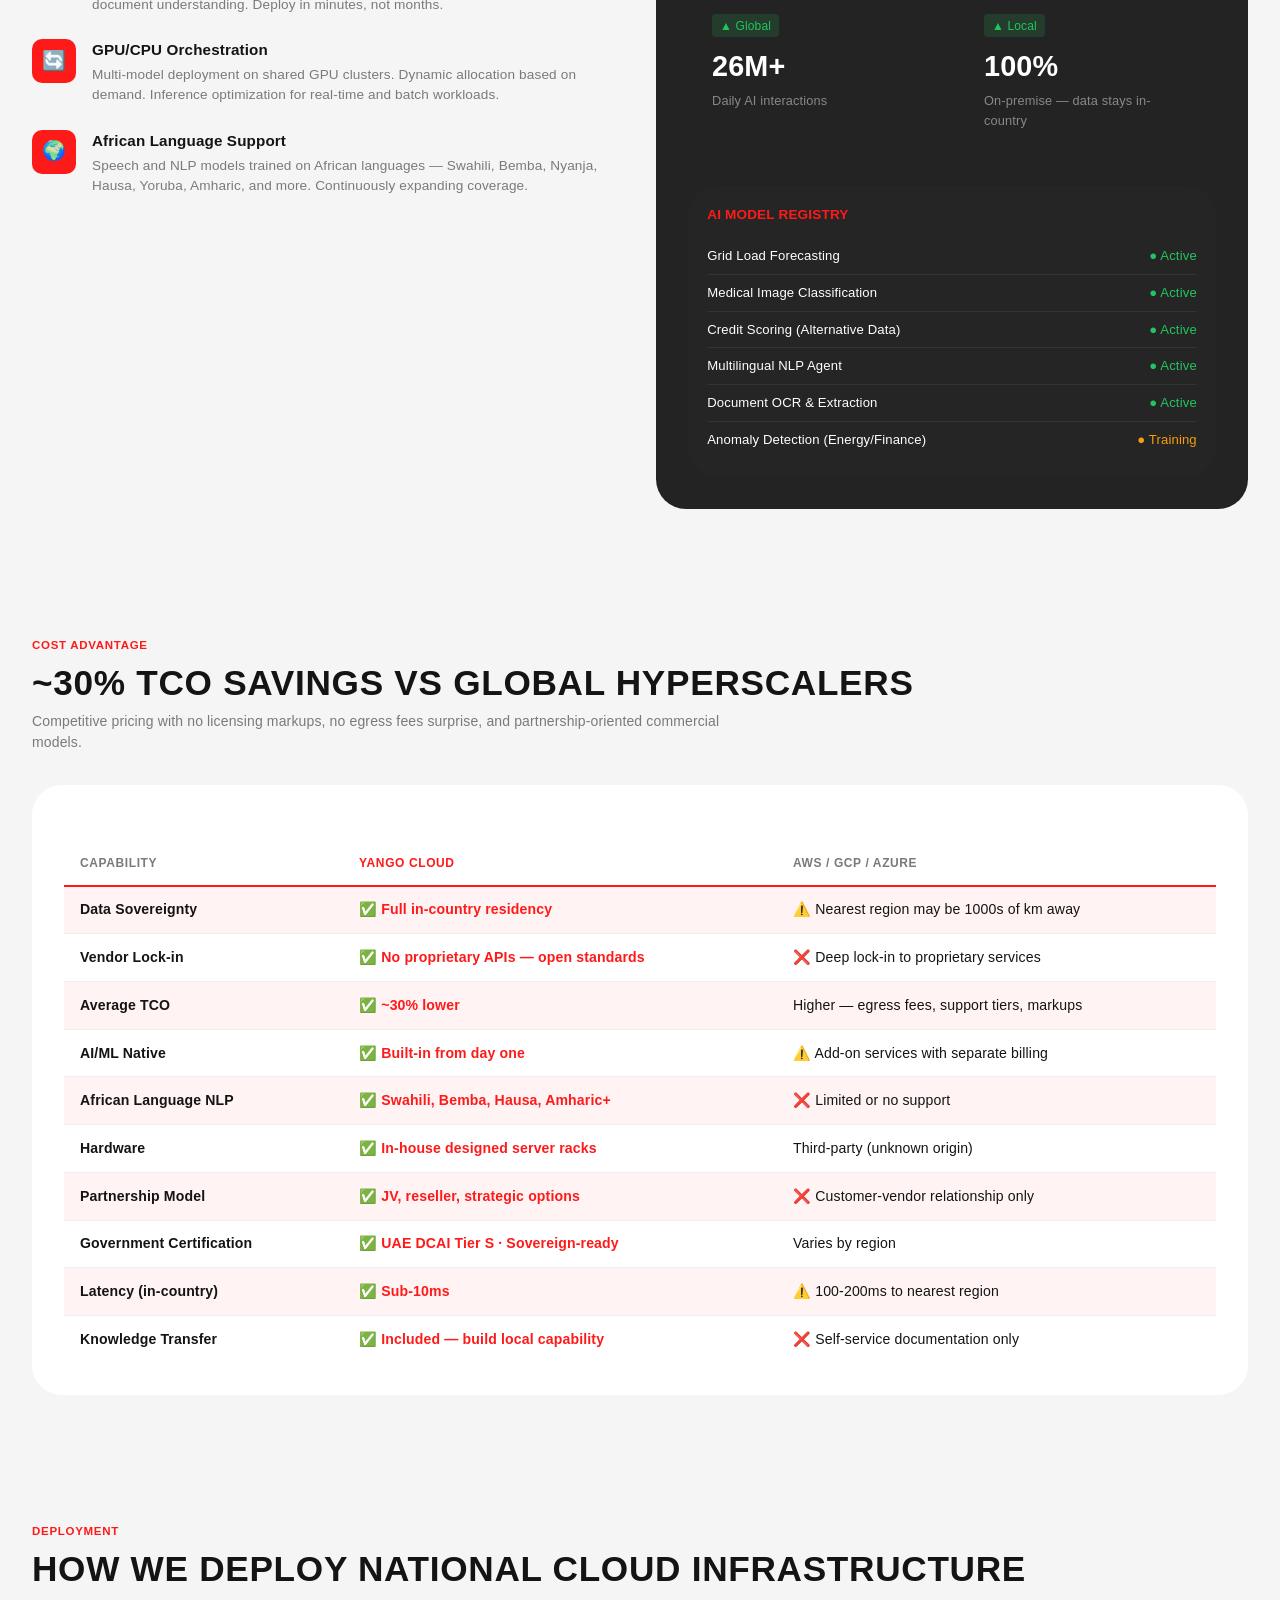
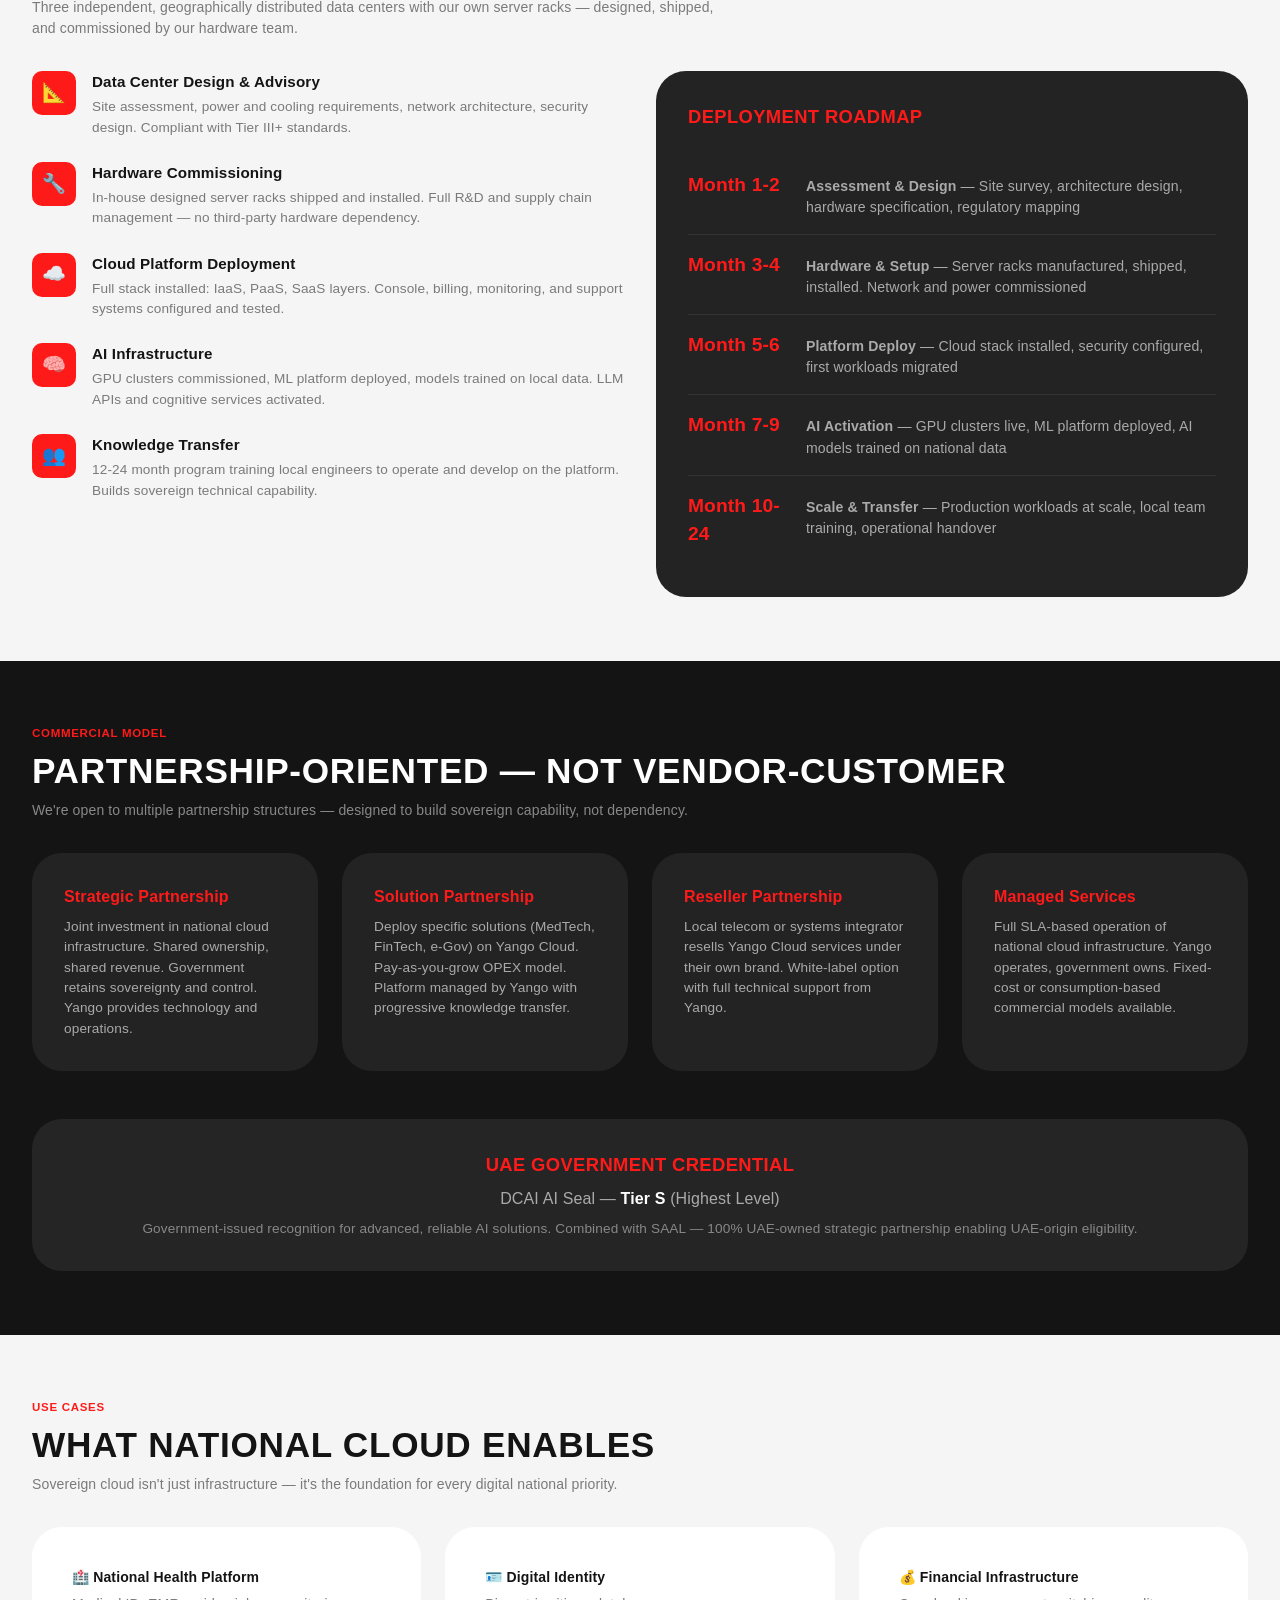
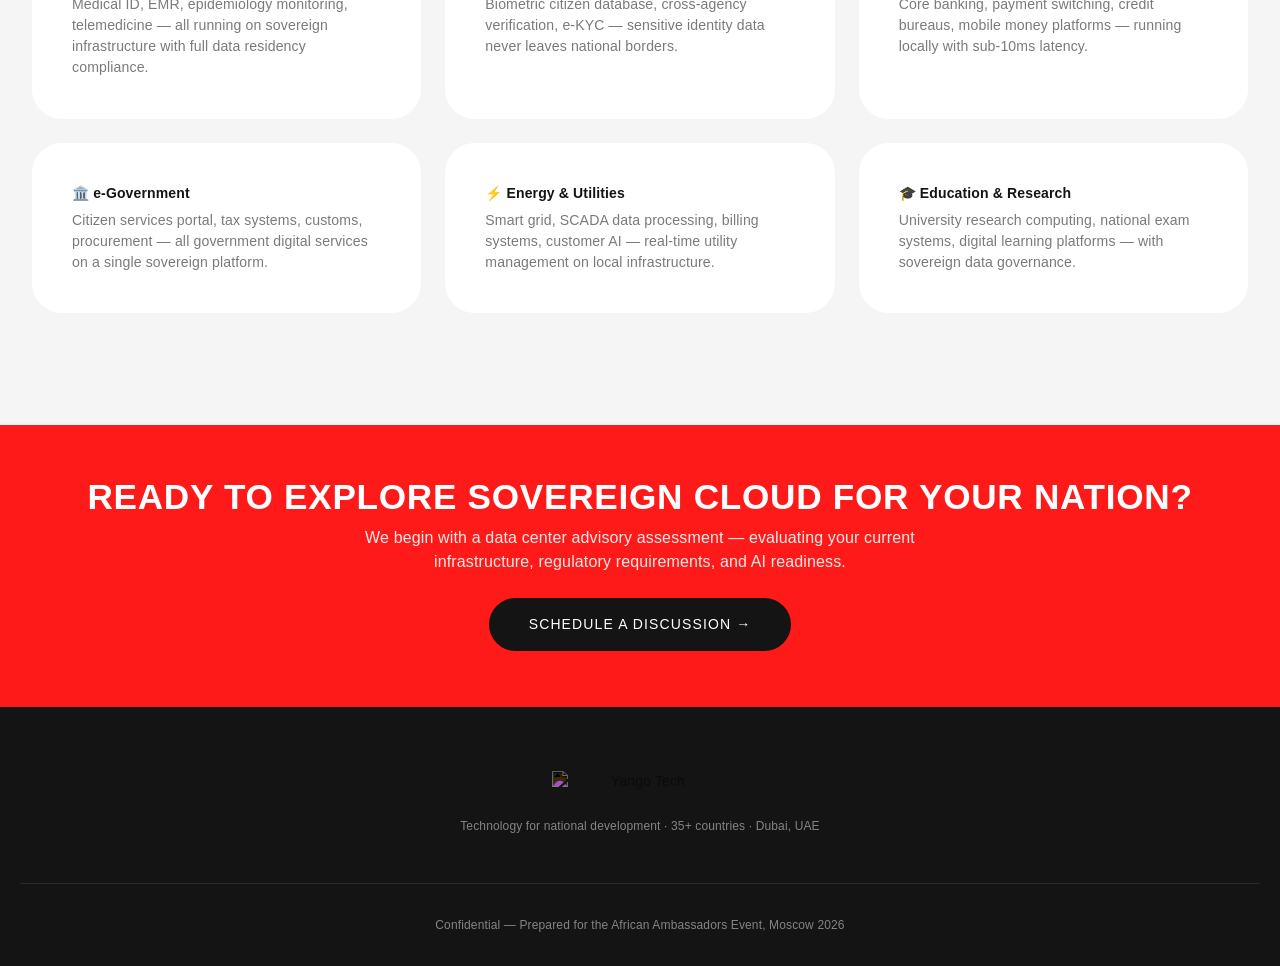
==== commit 05a47d8d: "Reduce letter-spacing across all pages for tighter, more natural text - body: 0.05em → 0.01em - ui e" ====
--- a/cloud.html
+++ b/cloud.html
@@ -25,8 +25,8 @@
   --border-color:rgba(196,196,196,1);
   --font-headline:"Yango Headline",Helvetica,Arial,sans-serif;
   --font-body:"Yango Group Text","YS Text",Helvetica,Arial,sans-serif;
-  --letter-spacing-body:0.05em;--letter-spacing-headline:calc(1em/50);
-  --letter-spacing-ui:0.12em;--letter-spacing-cta:0.15em;
+  --letter-spacing-body:0.01em;--letter-spacing-headline:calc(1em/50);
+  --letter-spacing-ui:0.06em;--letter-spacing-cta:0.08em;
   --radius-card:1.875rem;--radius-btn:2rem;--radius-pill:2rem;
   --transition-fast:0.2s ease-in-out;--transition-image:1.2s ease-in-out;
   --max-w:116rem;--yt-padding:1.87rem
@@ -132,7 +132,7 @@
 /* === COMPARE TABLE === */
 .compare-table{width:100%;border-collapse:collapse;margin-top:1.5rem}
 .compare-table th,.compare-table td{padding:.8rem 1rem;text-align:left;font-size:.88rem}
-.compare-table th{color:var(--text-secondary);font-weight:600;border-bottom:2px solid var(--primary-color);font-size:.75rem;text-transform:uppercase;letter-spacing:.1em}
+.compare-table th{color:var(--text-secondary);font-weight:600;border-bottom:2px solid var(--primary-color);font-size:.75rem;text-transform:uppercase;letter-spacing:.05em}
 .compare-table td{border-bottom:1px solid #eee;color:var(--text-primary)}
 .compare-table tr:last-child td{border:none}
 .compare-table .highlight{background:rgba(255,26,26,.05)}
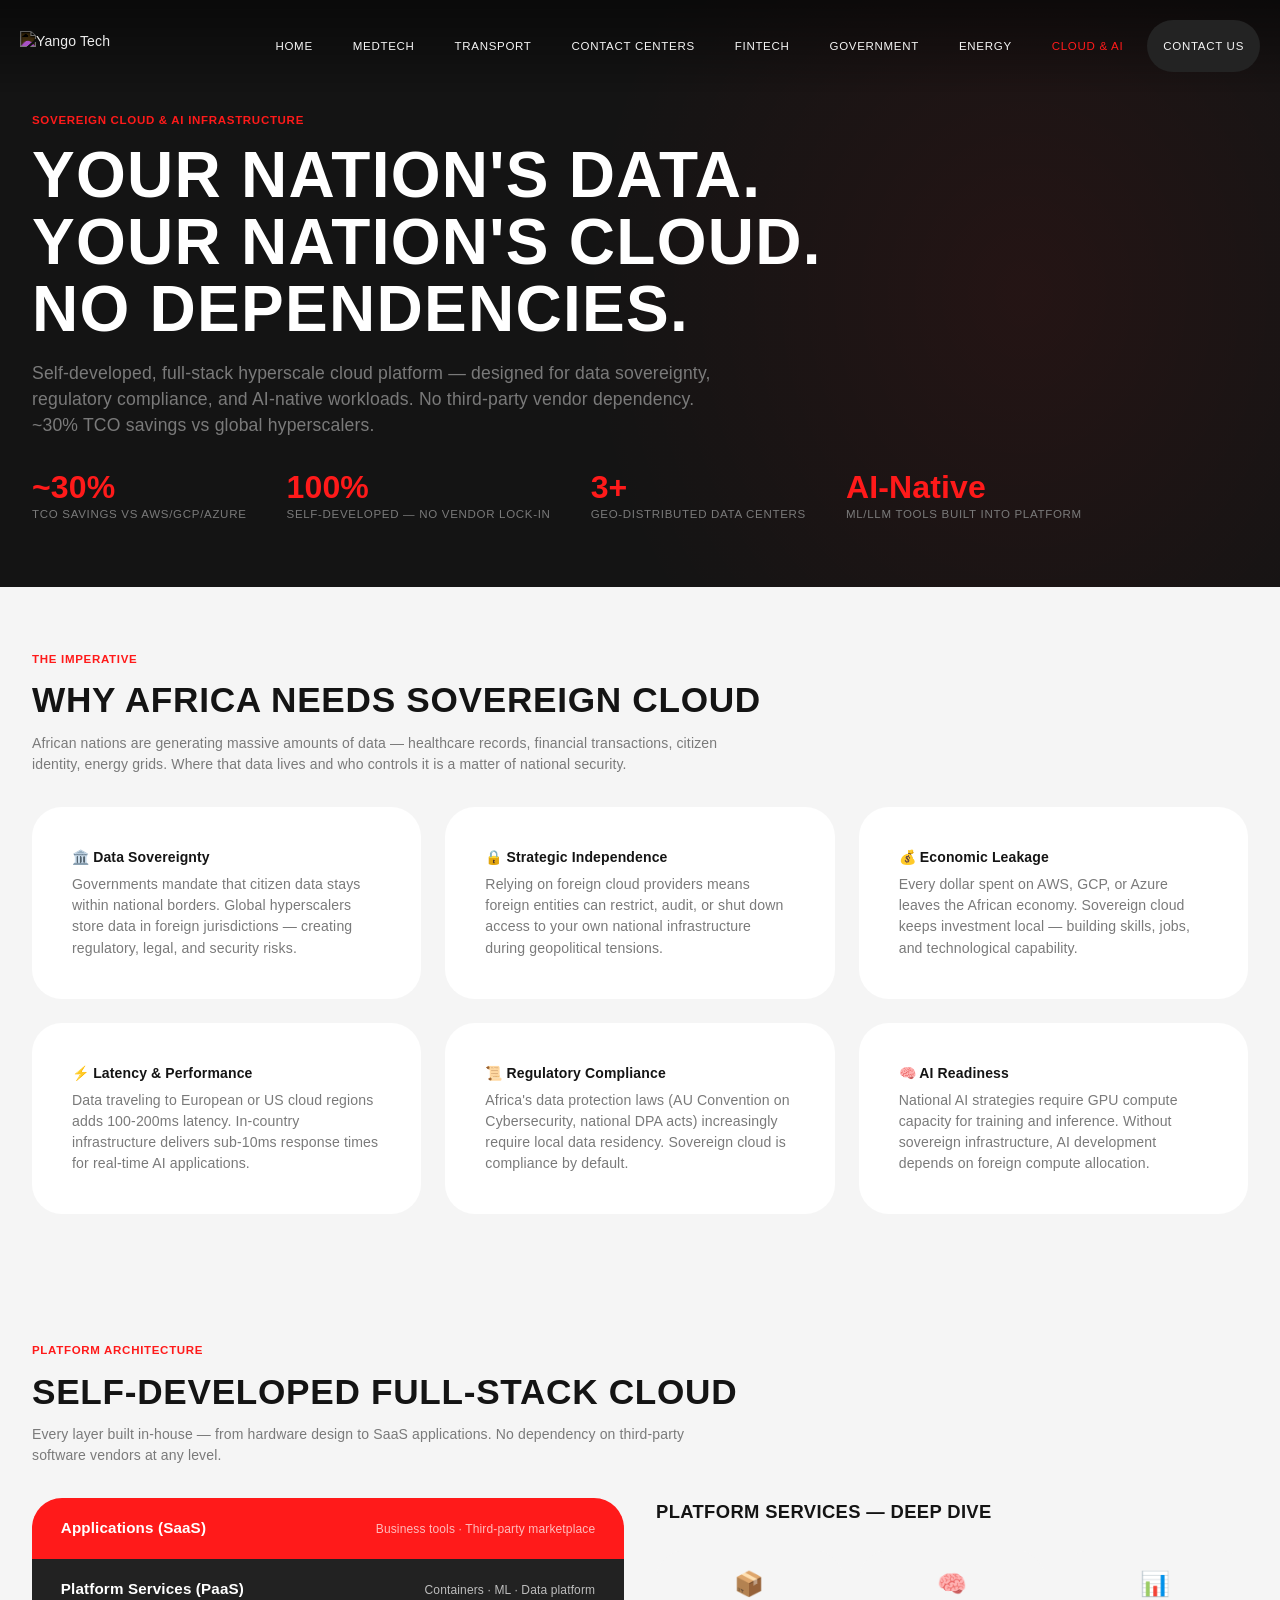
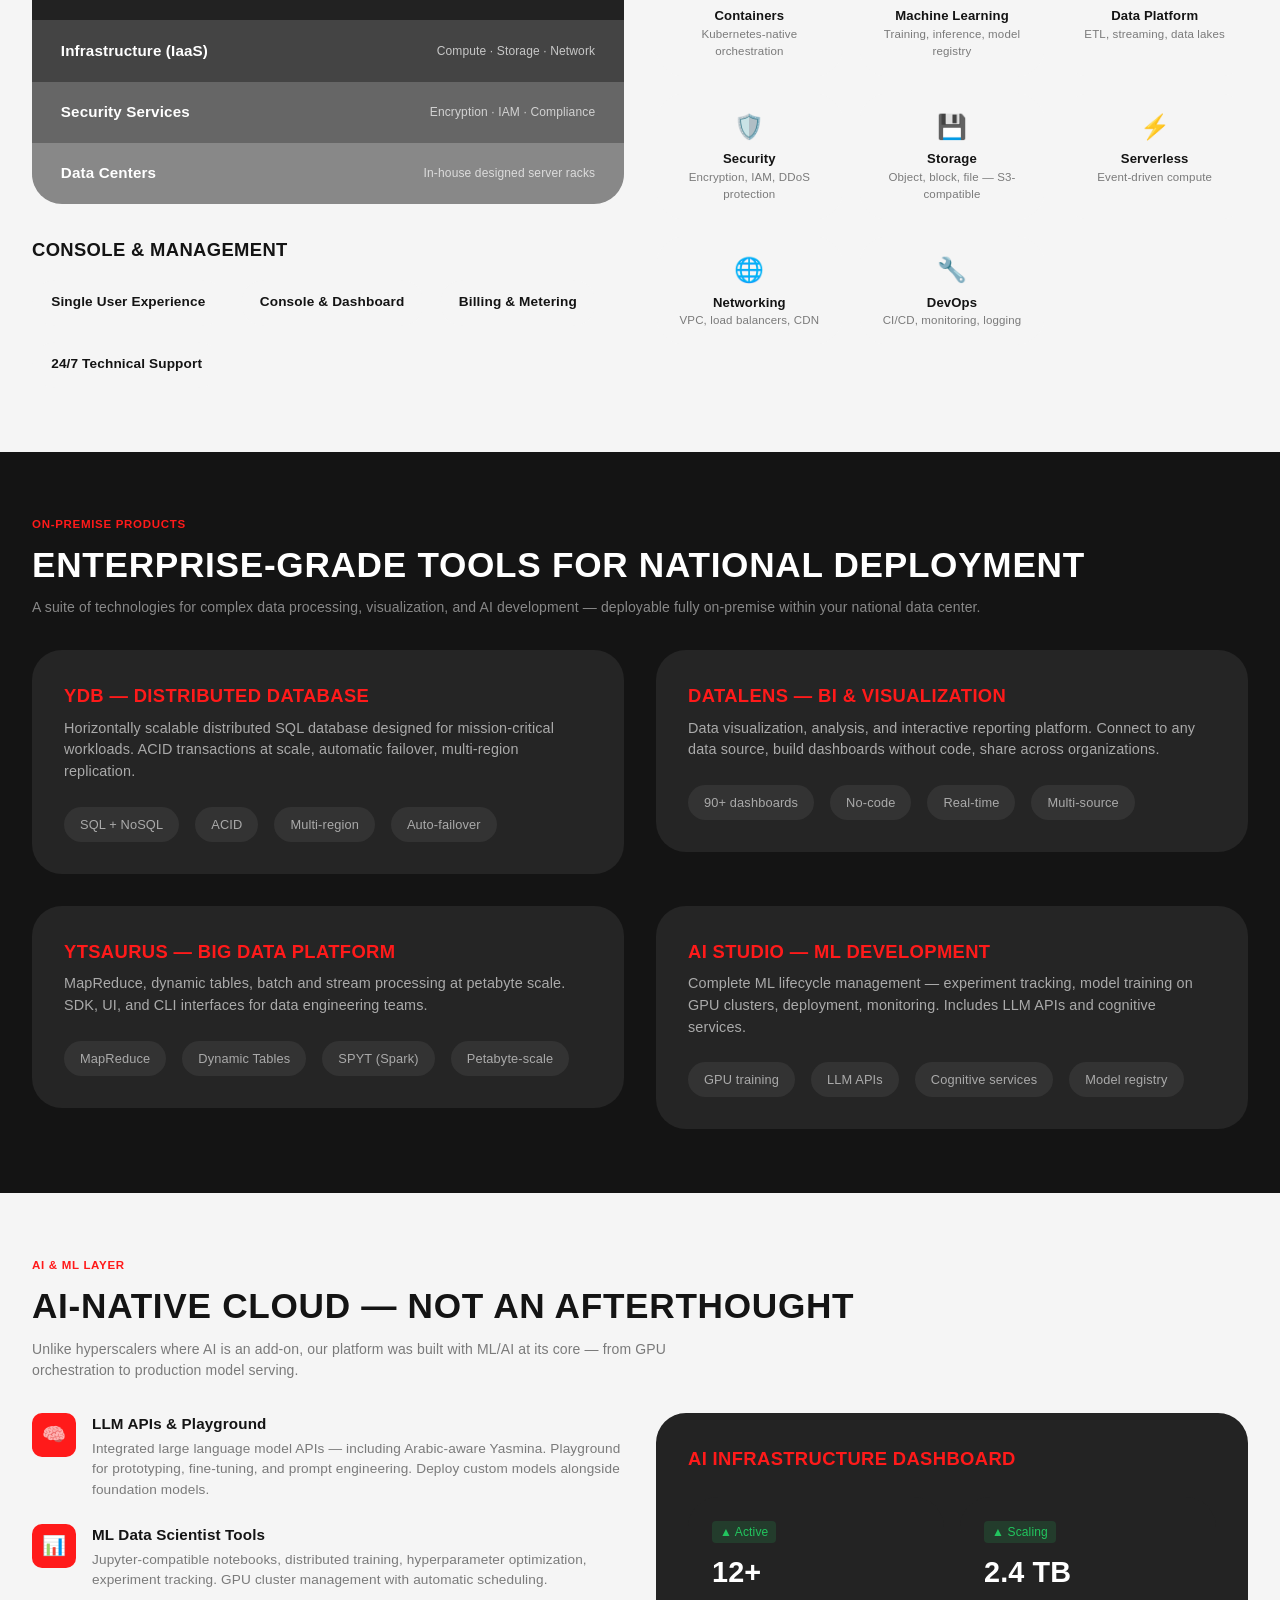
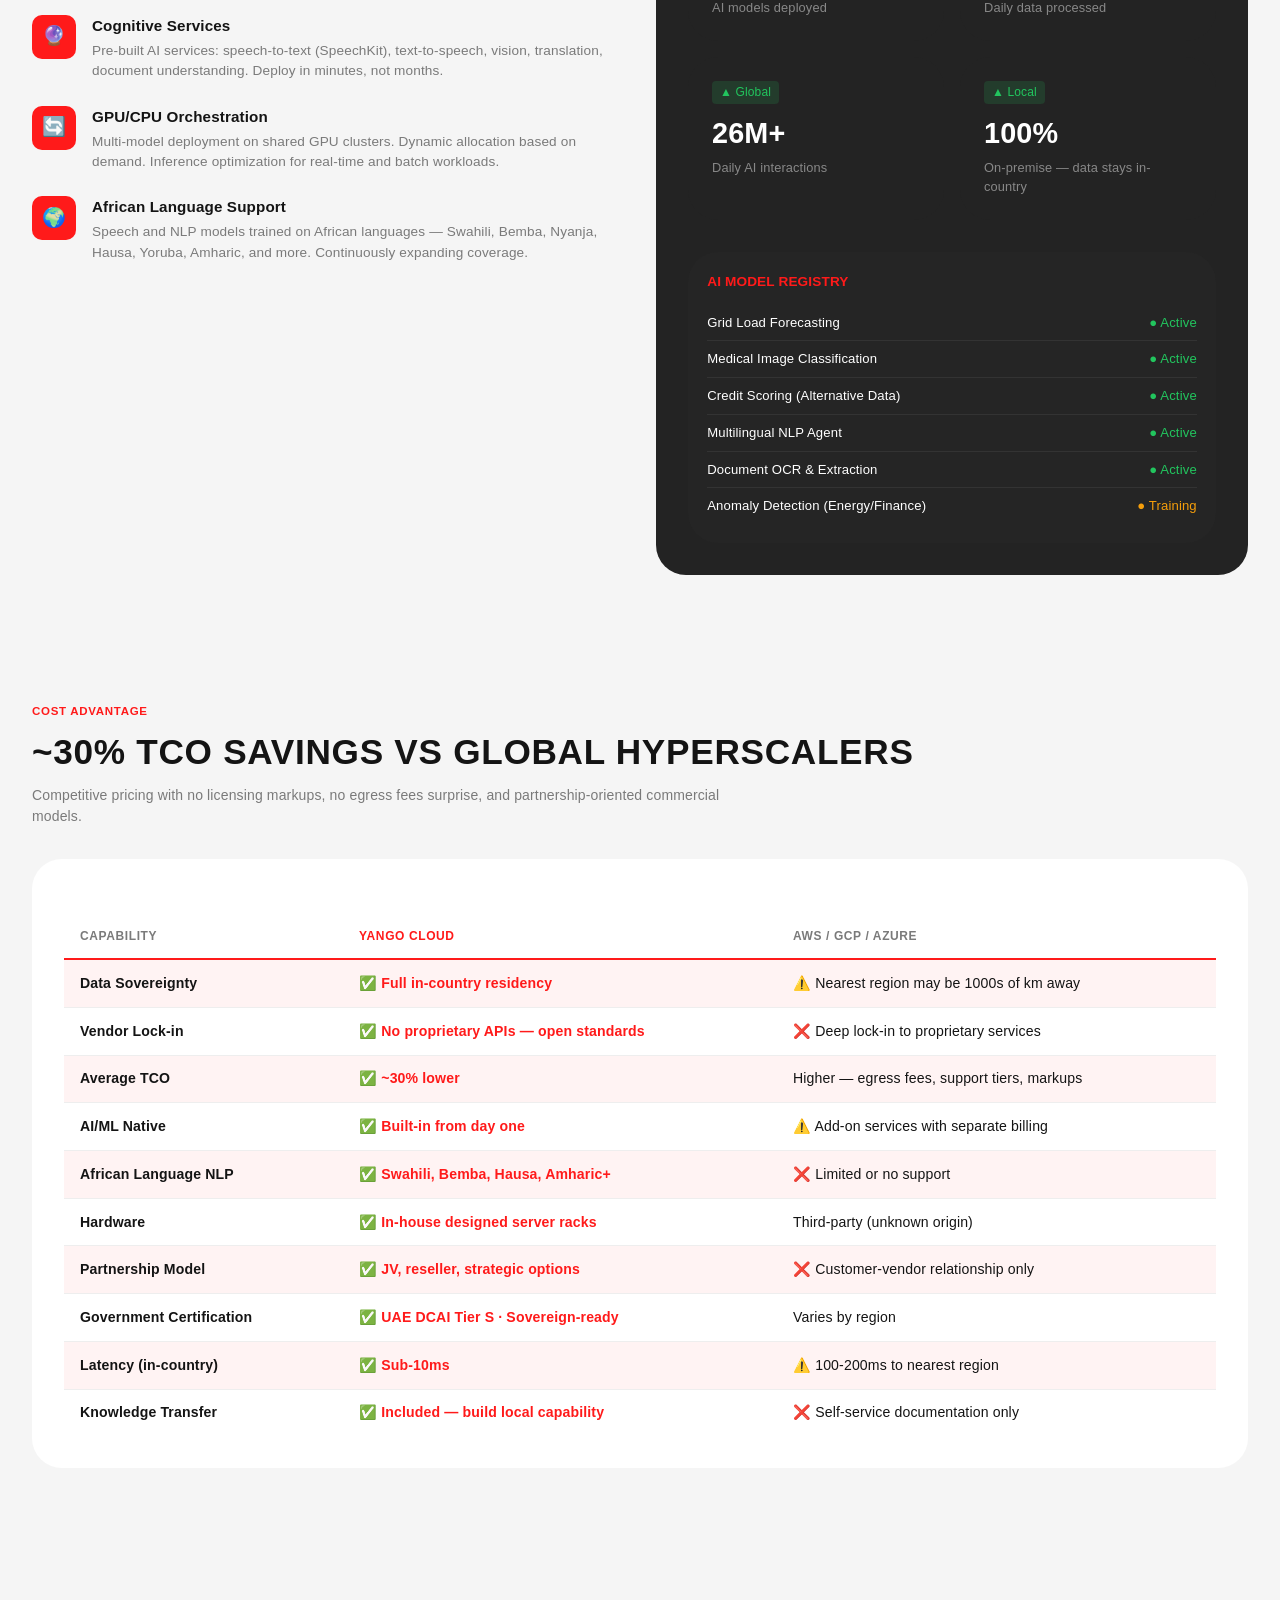
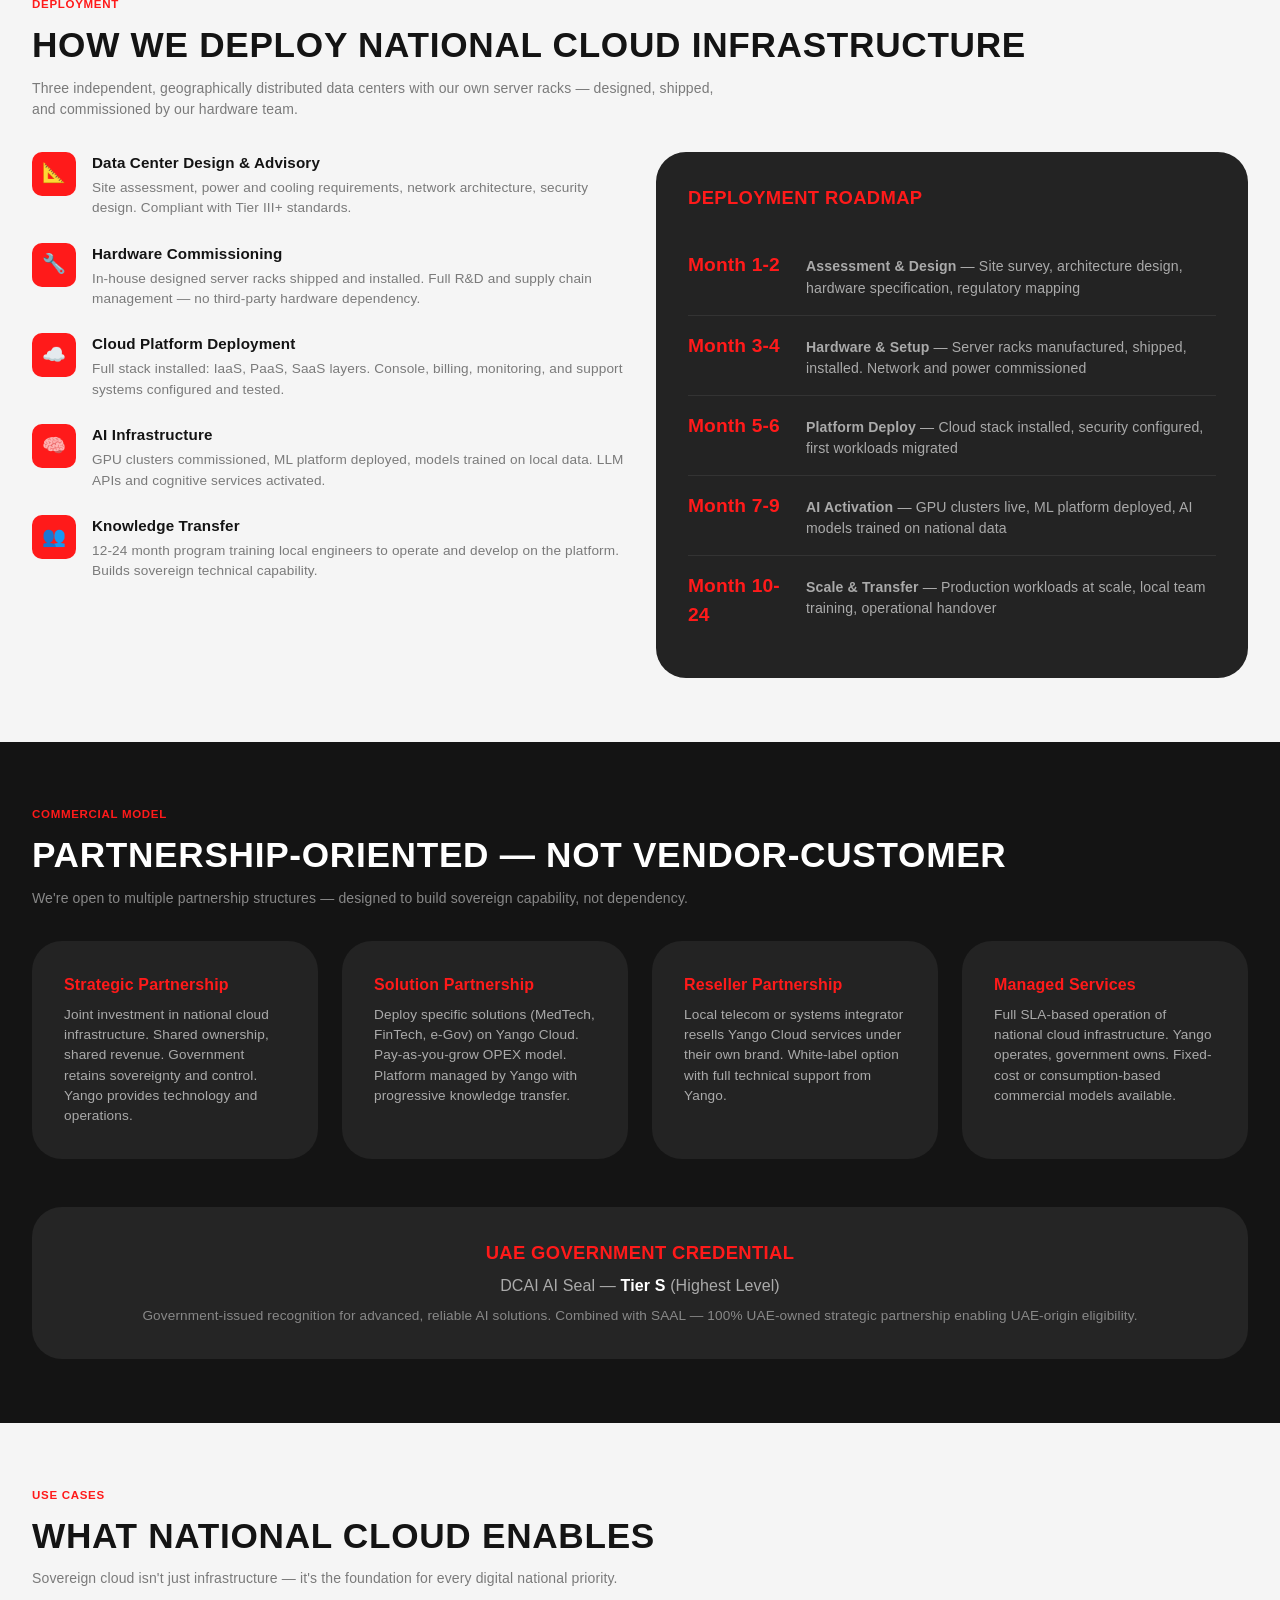
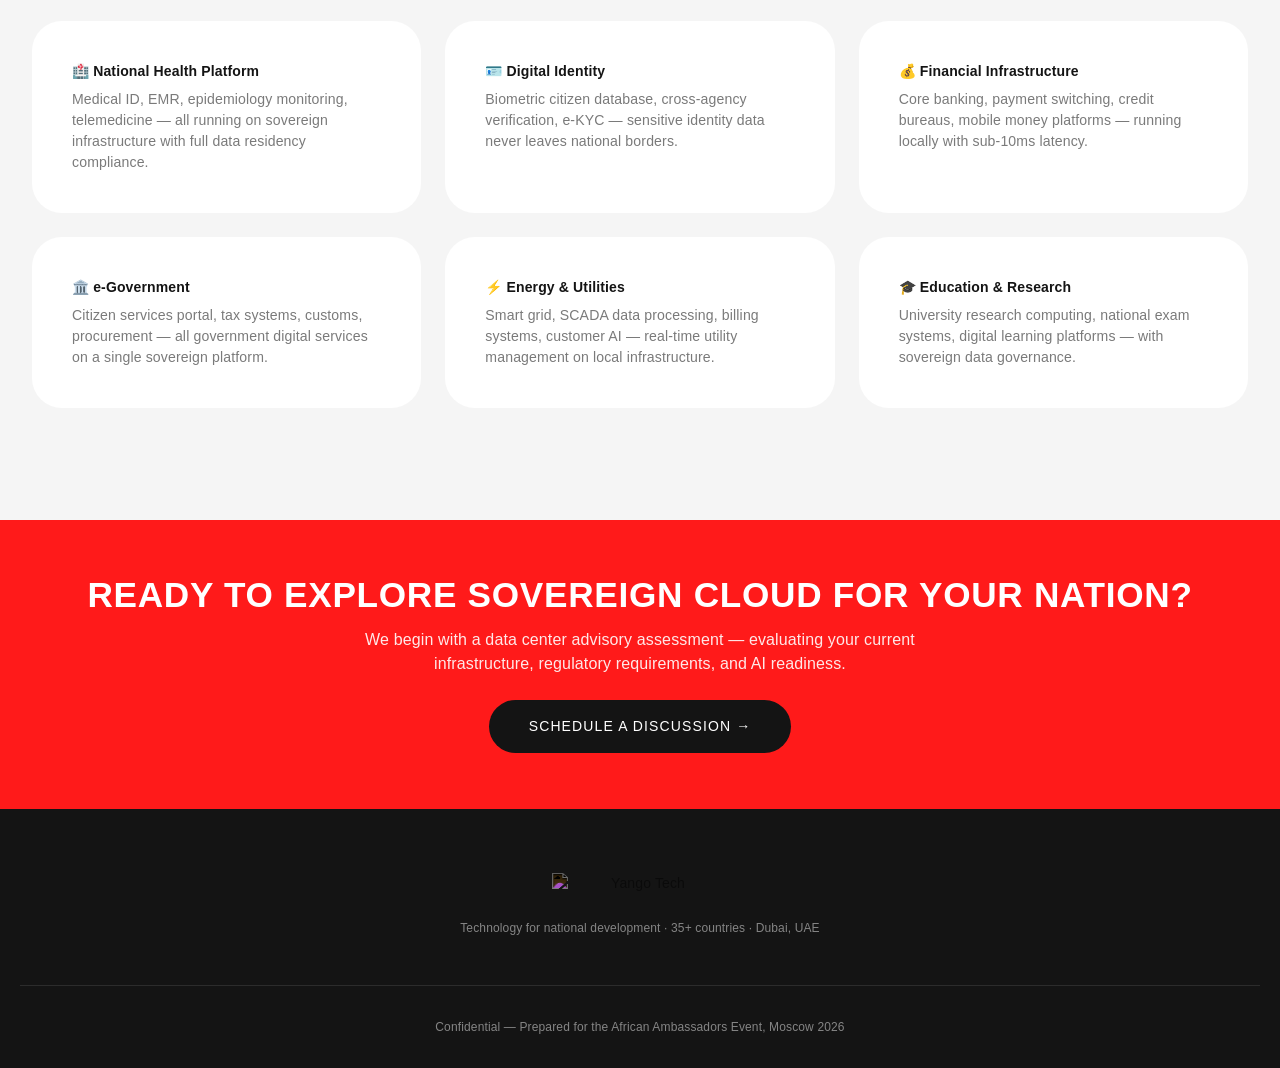
==== commit a3a7f038: "Fix squashed headings: increase line-heights across all pages - h1 hero: 85% → 1.05 (less cramped mu" ====
--- a/cloud.html
+++ b/cloud.html
@@ -72,14 +72,14 @@
 .hero-sub{background:var(--text-primary);min-height:55vh;display:flex;align-items:center;padding:7rem 2rem 4rem;position:relative;overflow:hidden}
 .hero-sub::before{content:'';position:absolute;top:-40%;right:-15%;width:70%;height:180%;background:radial-gradient(ellipse,rgba(255,26,26,.07)0%,transparent 70%);pointer-events:none}
 .hero-sub .inner{position:relative;z-index:1;width:100%}
-.hero-sub h1{font-family:var(--font-headline);font-size:clamp(2.5rem,5vw,4.5rem);font-weight:900;color:white;line-height:85%;letter-spacing:var(--letter-spacing-headline);text-transform:uppercase;max-width:850px;margin-bottom:1rem}
+.hero-sub h1{font-family:var(--font-headline);font-size:clamp(2.5rem,5vw,4.5rem);font-weight:900;color:white;line-height:1.05;letter-spacing:var(--letter-spacing-headline);text-transform:uppercase;max-width:850px;margin-bottom:1rem}
 .hero-sub .subtitle{color:var(--text-secondary);font-size:1.1rem;max-width:700px;margin-bottom:2rem;letter-spacing:var(--letter-spacing-body);text-transform:none}
 .stats-row{display:flex;gap:2.5rem;flex-wrap:wrap}
 .stat .n{font-family:var(--font-headline);font-size:2rem;font-weight:900;color:var(--primary-color);line-height:1}
 .stat .l{color:var(--text-secondary);font-size:0.72rem;margin-top:.2rem;text-transform:uppercase;letter-spacing:var(--letter-spacing-ui)}
 
 /* === TYPOGRAPHY === */
-h2{font-family:var(--font-headline);font-size:clamp(1.5rem,3.5vw,2.2rem);font-weight:900;line-height:90%;letter-spacing:var(--letter-spacing-headline);text-transform:uppercase;margin-bottom:.8rem}
+h2{font-family:var(--font-headline);font-size:clamp(1.5rem,3.5vw,2.2rem);font-weight:900;line-height:1.1;letter-spacing:var(--letter-spacing-headline);text-transform:uppercase;margin-bottom:.8rem}
 h3{font-family:var(--font-headline);font-size:1.15rem;font-weight:900;letter-spacing:var(--letter-spacing-headline);text-transform:uppercase;margin-bottom:.5rem}
 
 /* === GRIDS === */
